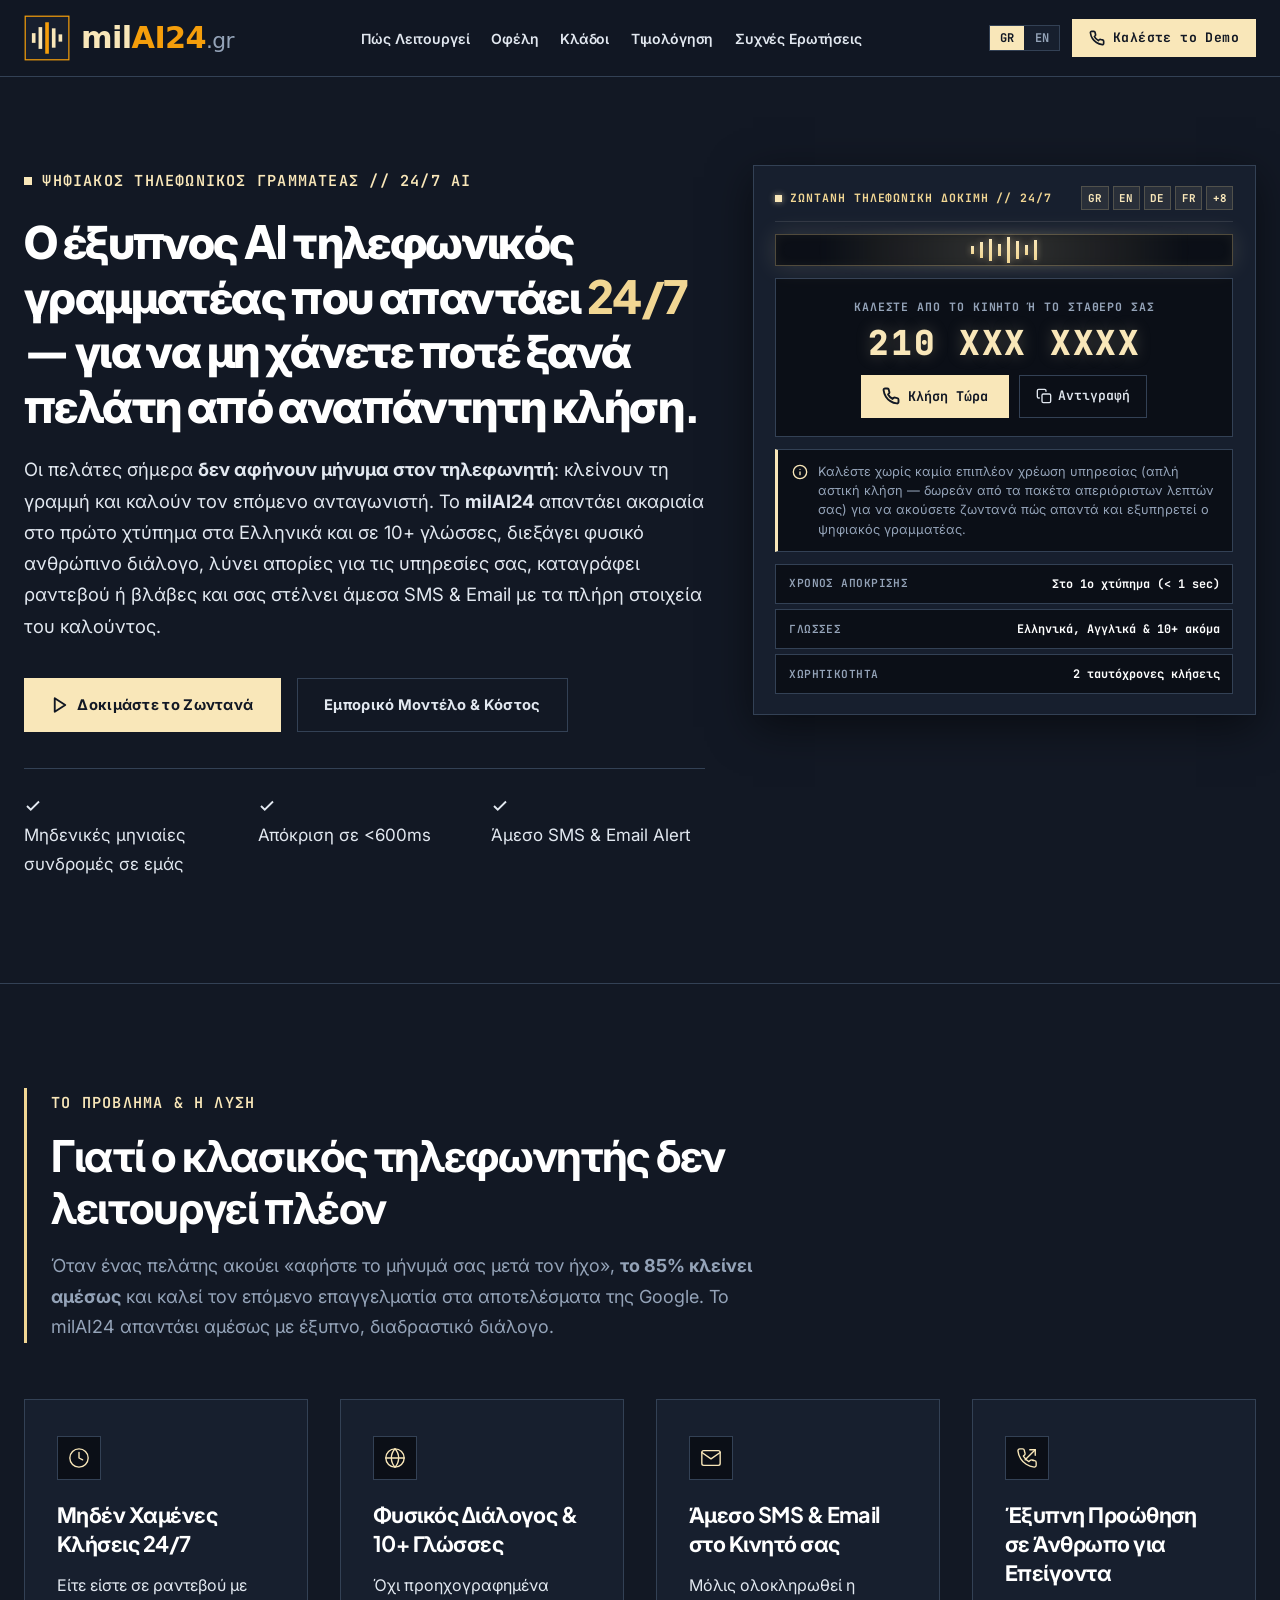
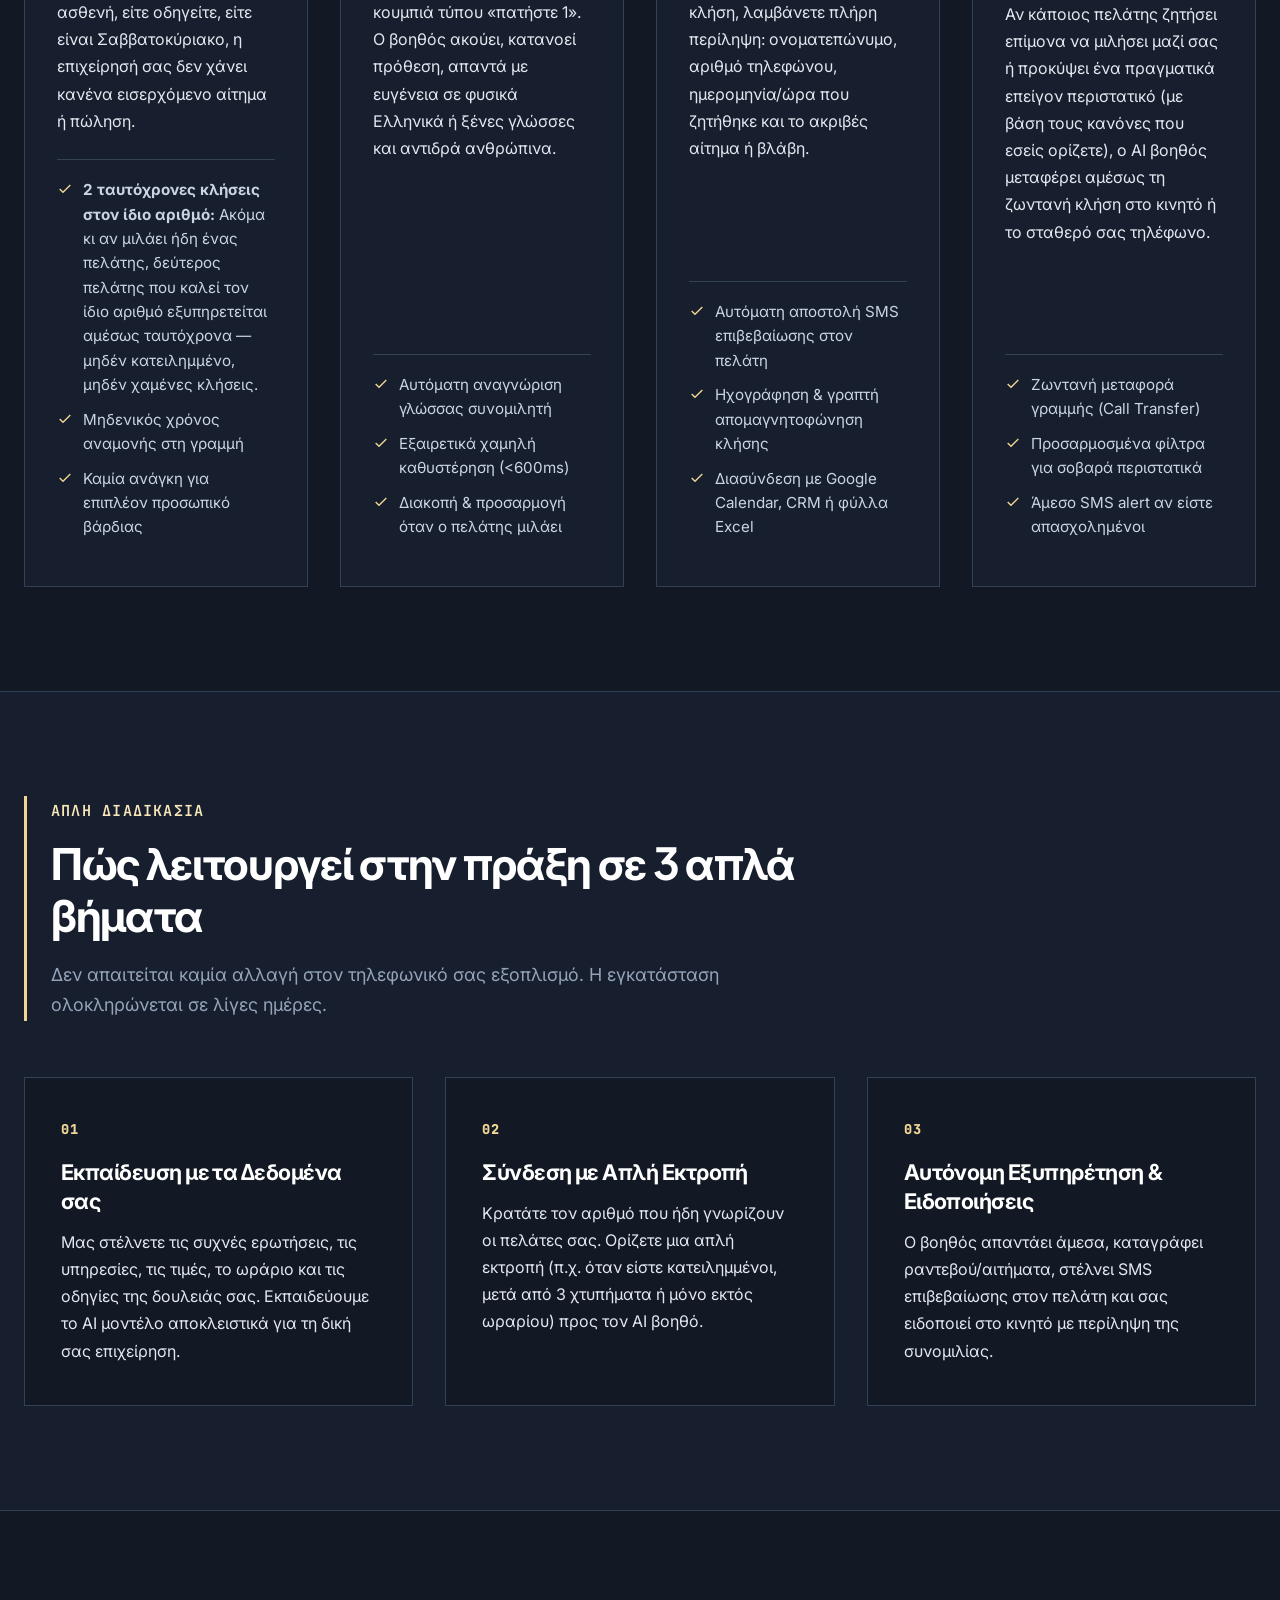
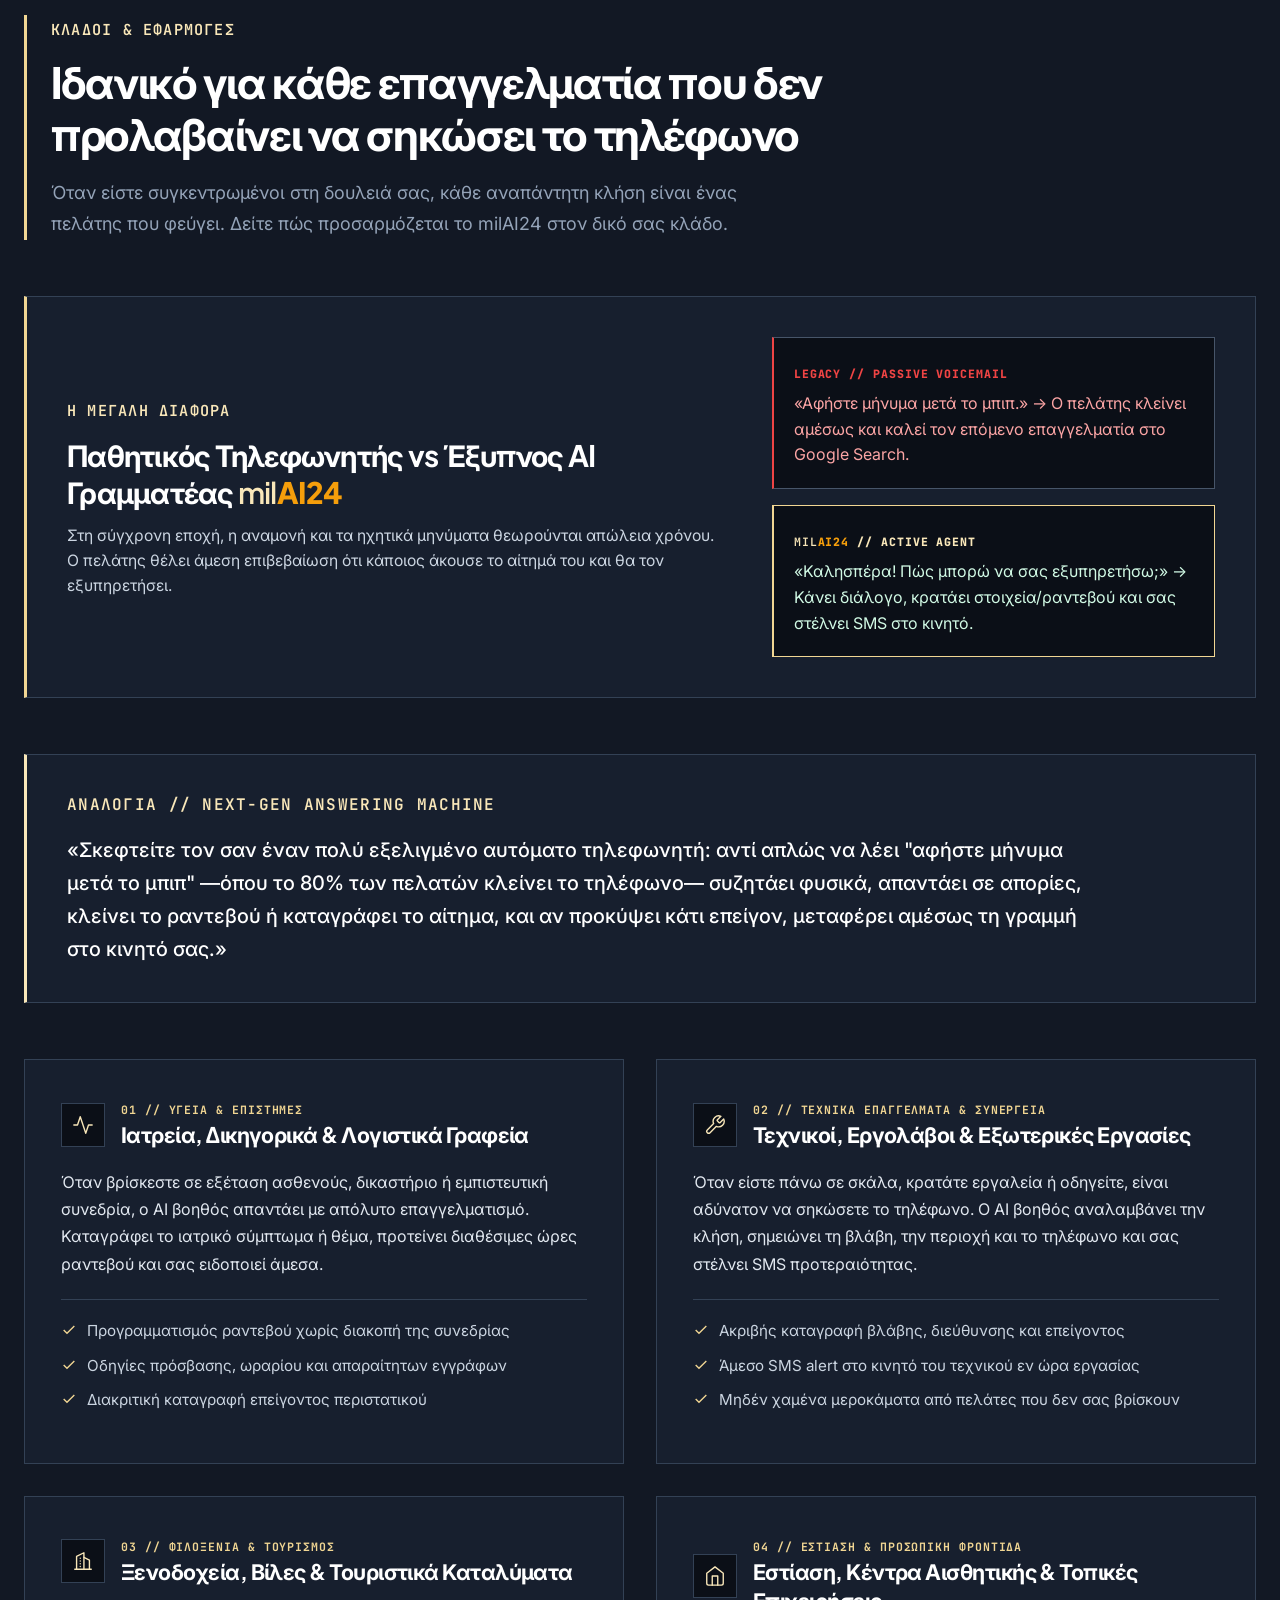
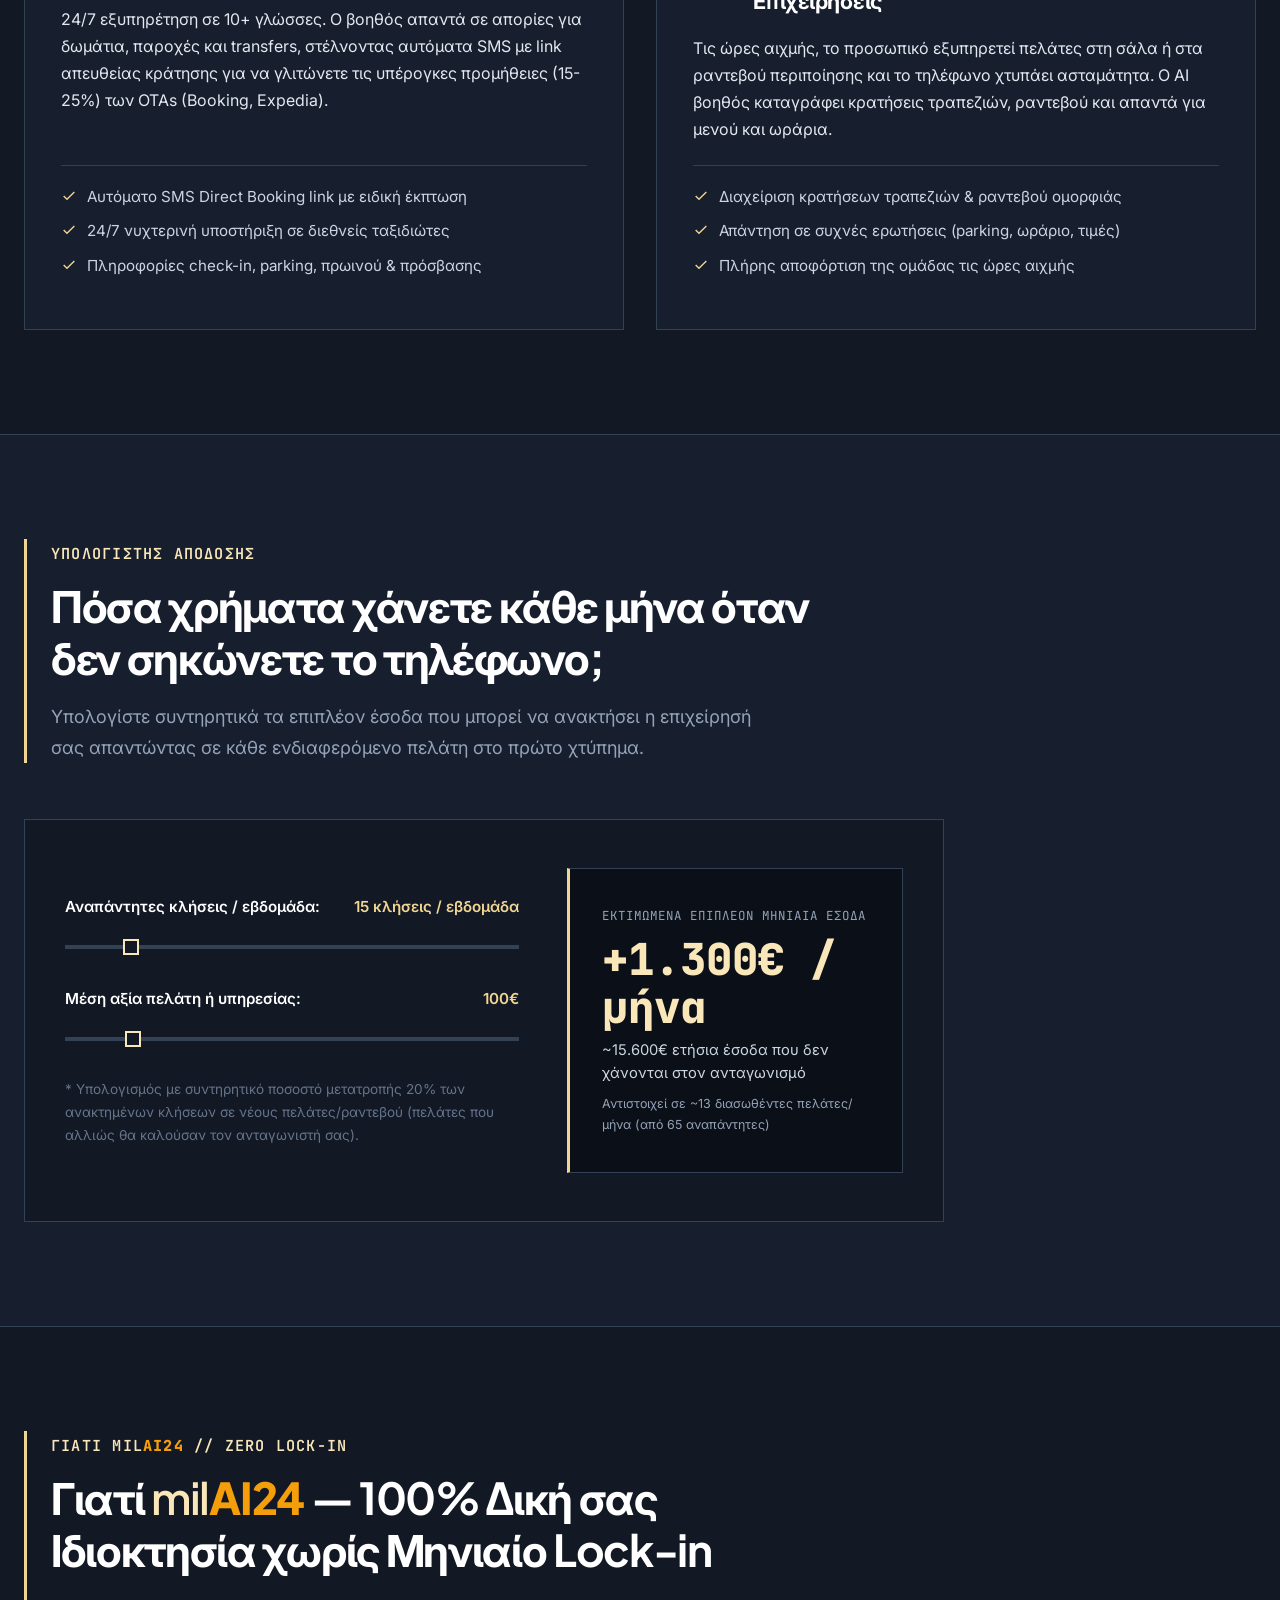
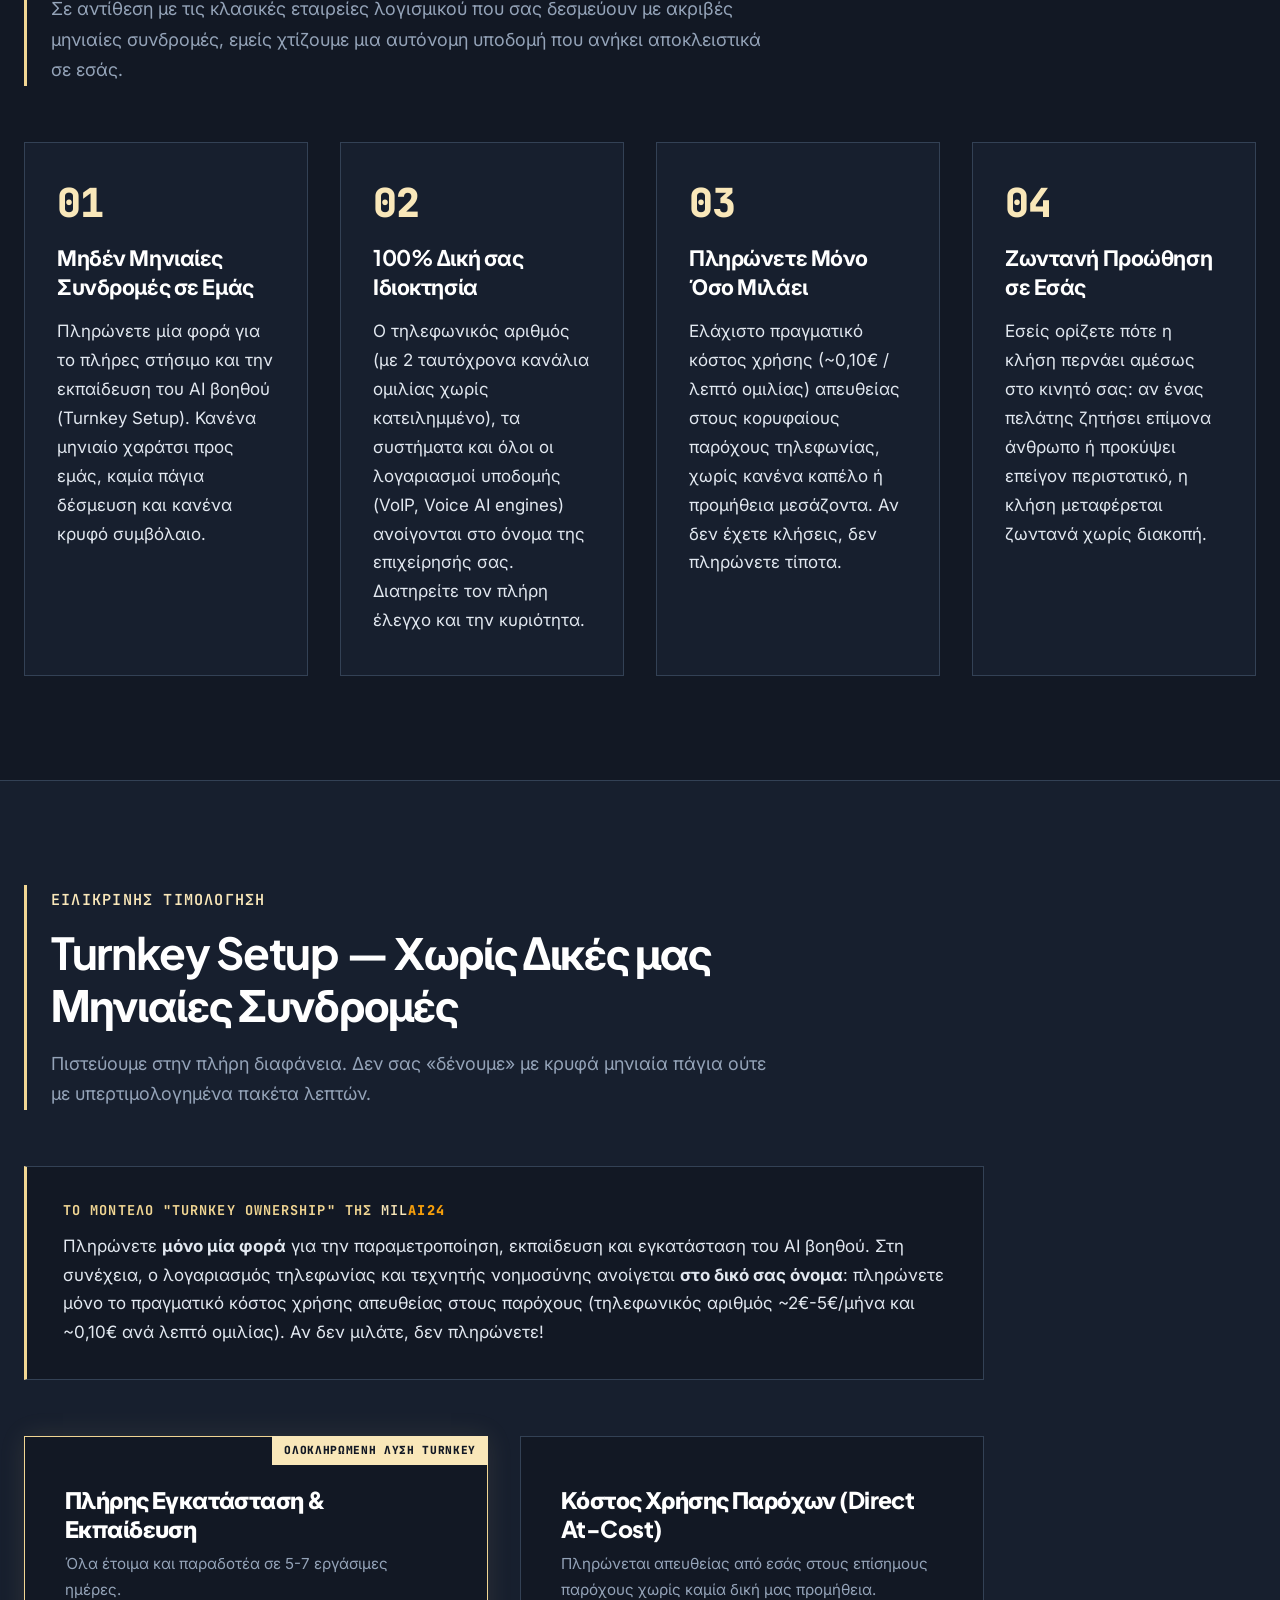
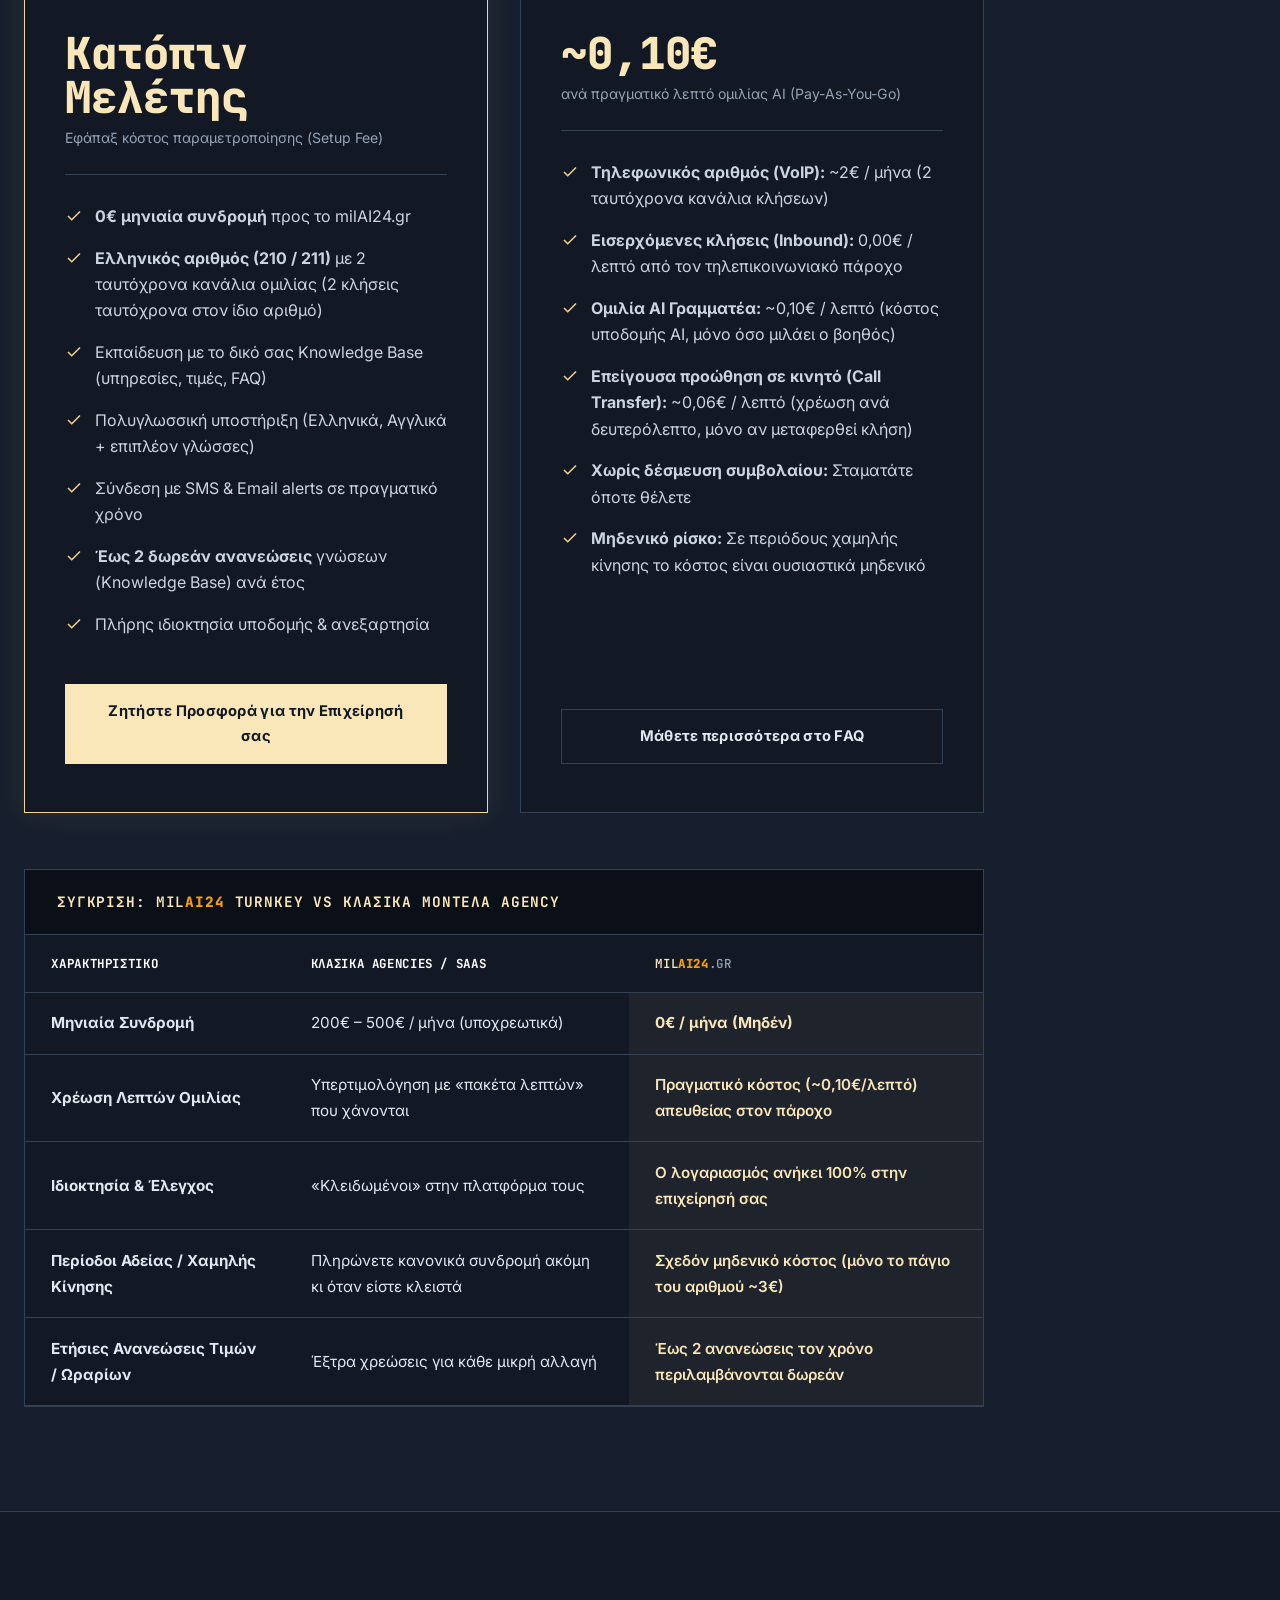
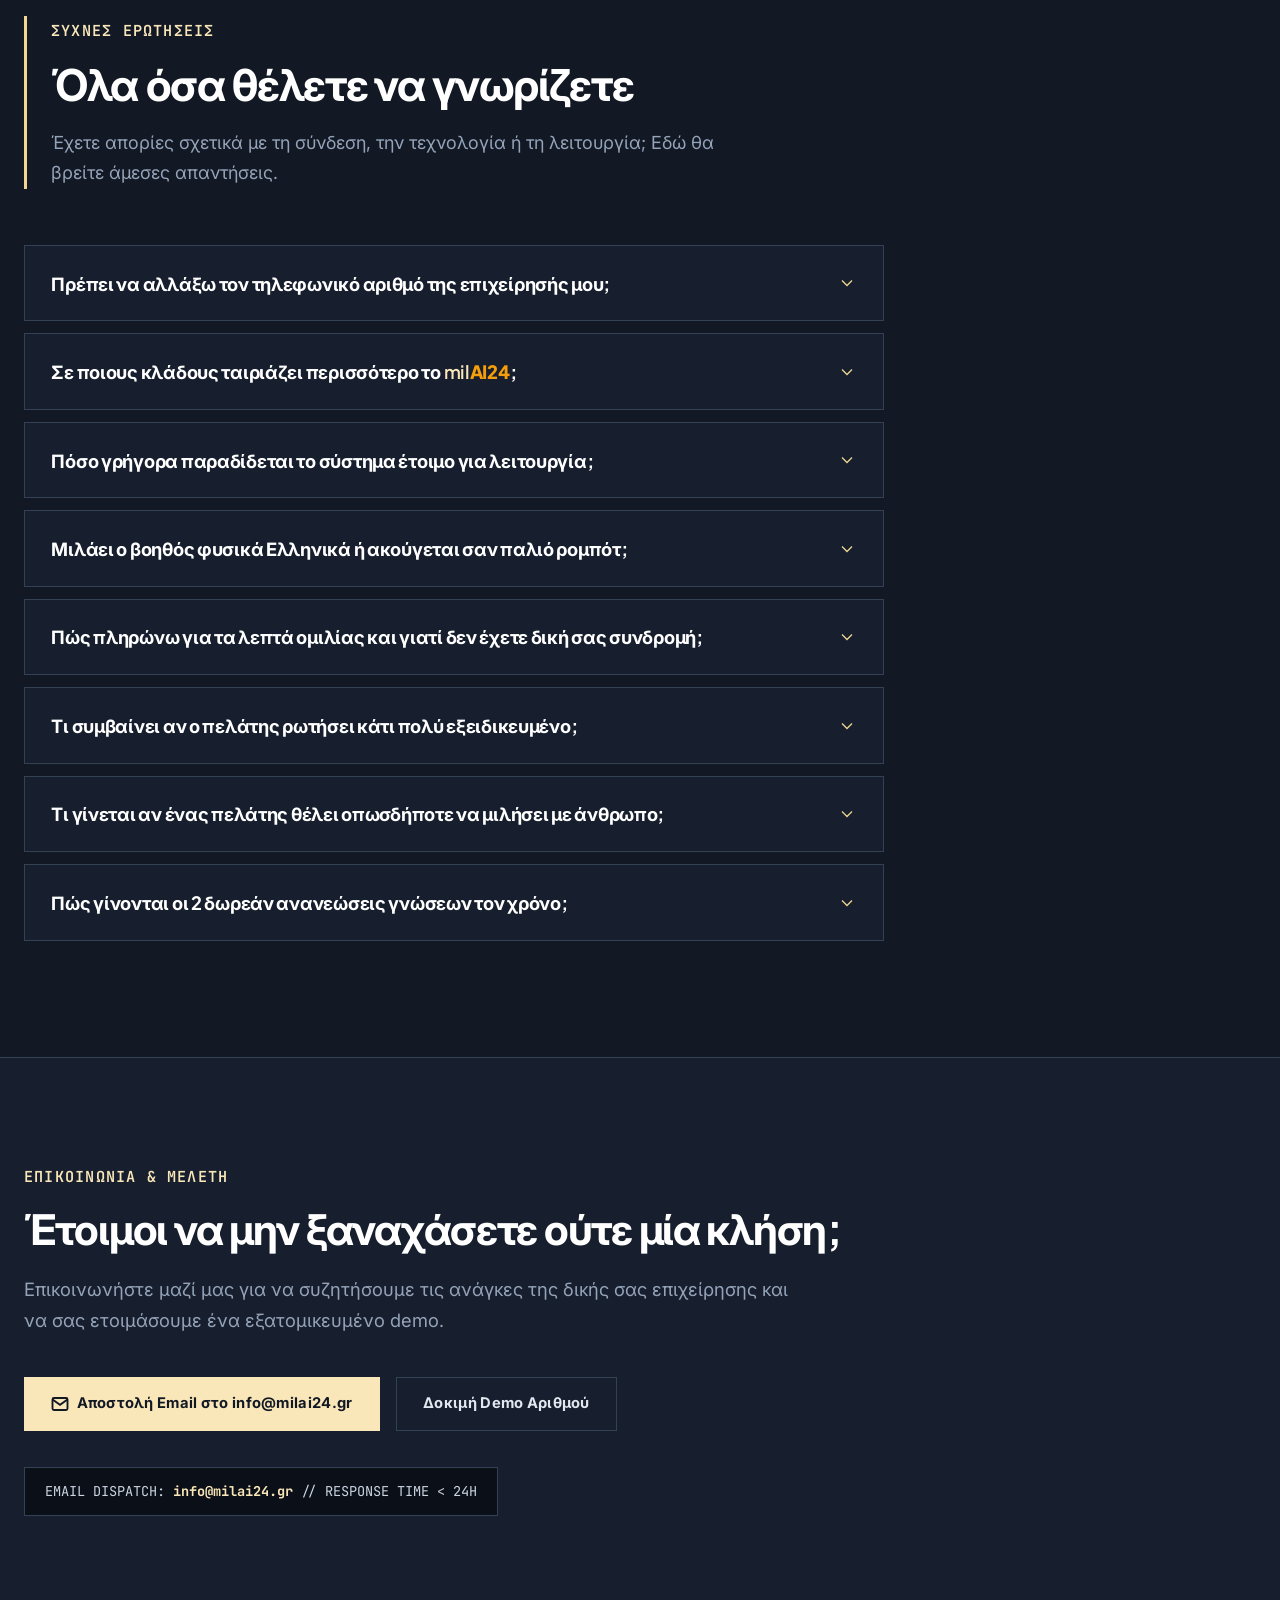
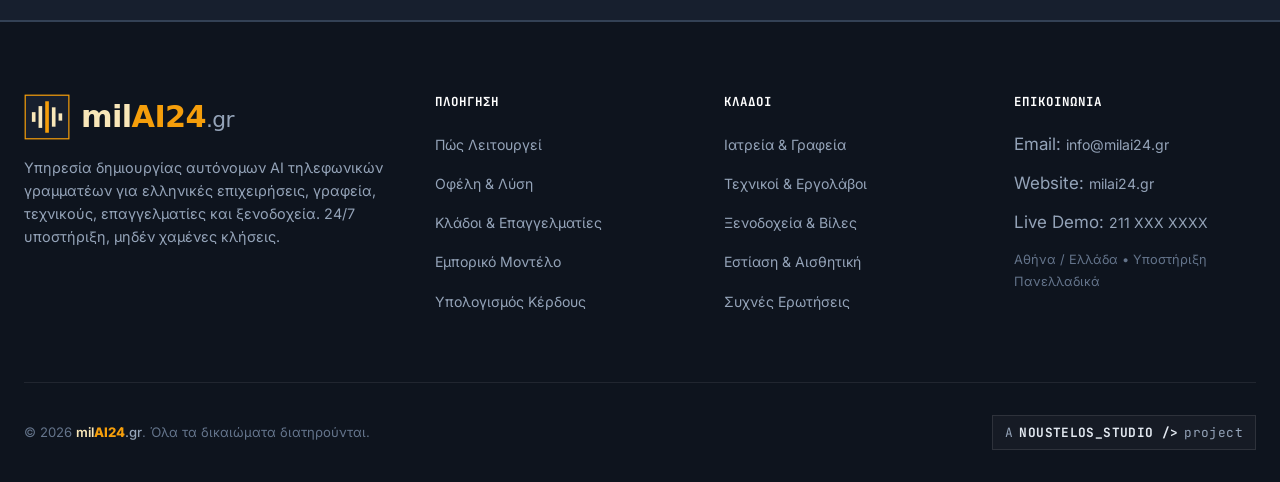
==== index.html @ 4ab5e28d "refactor(hero): replace chatbot simulator with clean live phone demo card" ====
<!DOCTYPE html>
<html lang="el">
<head>
  <meta charset="UTF-8">
  <meta name="viewport" content="width=device-width, initial-scale=1.0">
  
  <!-- Primary Meta Tags -->
  <title>milAI24.gr | Έξυπνος AI Τηλεφωνικός Γραμματέας 24/7 για Επιχειρήσεις & Επαγγελματίες</title>
  <meta name="title" content="milAI24.gr | Έξυπνος AI Τηλεφωνικός Γραμματέας 24/7 για Επιχειρήσεις & Επαγγελματίες">
  <meta name="description" content="Έξυπνος AI τηλεφωνικός γραμματέας 24/7 για ιατρεία, τεχνικούς, γραφεία, ξενοδοχεία και τοπικές επιχειρήσεις. Μηδέν χαμένες κλήσεις: φυσικός διάλογος, καταγραφή ραντεβού, άμεσα SMS/Email alerts. Χωρίς δικές μας μηνιαίες συνδρομές.">
  <meta name="keywords" content="Voice AI, AI τηλεφωνικός γραμματέας, ψηφιακός γραμματέας, AI γραμματεία ιατρείου, AI τηλεφωνητής τεχνικών, 24/7 τηλεφωνική εξυπηρέτηση, Voice AI Ελλάδα, milAI24">
  <meta name="author" content="milAI24.gr">
  <meta name="robots" content="index, follow">
  <link rel="canonical" href="https://milai24.gr/">

  <!-- Hreflang Tags (Multilingual SEO) -->
  <link rel="alternate" hreflang="el" href="https://milai24.gr/">
  <link rel="alternate" hreflang="en" href="https://milai24.gr/en/">
  <link rel="alternate" hreflang="x-default" href="https://milai24.gr/">

  <!-- LLM Context & Agent Discovery (llmstxt.org) -->
  <link rel="alternate" type="text/plain" title="LLM Context" href="/llms.txt">

  <!-- Open Graph / Facebook -->
  <meta property="og:type" content="website">
  <meta property="og:url" content="https://milai24.gr/">
  <meta property="og:title" content="milAI24.gr — Έξυπνος AI Τηλεφωνικός Γραμματέας 24/7">
  <meta property="og:description" content="Οι πελάτες δεν αφήνουν μήνυμα στον τηλεφωνητή — παίρνουν τον επόμενο. Το milAI24 απαντάει άμεσα 24/7, κάνει κανονικό διάλογο και σας στέλνει SMS/Email με τα στοιχεία του πελάτη.">
  <meta property="og:image" content="https://milai24.gr/assets/og-image.svg">
  <meta property="og:locale" content="el_GR">
  <meta property="og:locale:alternate" content="en_US">

  <!-- Twitter Card -->
  <meta property="twitter:card" content="summary_large_image">
  <meta property="twitter:url" content="https://milai24.gr/">
  <meta property="twitter:title" content="milAI24.gr — AI Τηλεφωνικός Γραμματέας για κάθε Επαγγελματία">
  <meta property="twitter:description" content="Μηδέν χαμένες κλήσεις σε ώρες αιχμής ή εκτός ωραρίου. Turnkey setup, 0€ δικές μας μηνιαίες συνδρομές, απόκριση σε <600ms.">
  <meta property="twitter:image" content="https://milai24.gr/assets/og-image.svg">

  <!-- Favicon & App Icons -->
  <link rel="icon" type="image/svg+xml" href="assets/favicon.svg">
  <meta name="theme-color" content="#121824">

  <!-- Google Fonts: Plus Jakarta Sans, Inter & JetBrains Mono -->
  <link rel="preconnect" href="https://fonts.googleapis.com">
  <link rel="preconnect" href="https://fonts.gstatic.com" crossorigin>
  <link href="https://fonts.googleapis.com/css2?family=Inter:wght@400;500;600;700&family=JetBrains+Mono:wght@400;500;600;700;800&family=Plus+Jakarta+Sans:wght@600;700;800&display=swap" rel="stylesheet">

  <!-- Stylesheet -->
  <link rel="stylesheet" href="css/styles.css">

  <!-- Structured Data (JSON-LD) for SEO -->
  <script type="application/ld+json">
  {
    "@context": "https://schema.org",
    "@type": "SoftwareApplication",
    "name": "milAI24",
    "applicationCategory": "BusinessApplication",
    "operatingSystem": "All",
    "offers": {
      "@type": "Offer",
      "price": "0",
      "priceCurrency": "EUR",
      "description": "Turnkey AI Voice Assistant Setup for Greek businesses & professionals. Zero monthly subscriptions to milAI24."
    },
    "description": "Αυτόνομος AI τηλεφωνικός γραμματέας για επιχειρήσεις και ελεύθερους επαγγελματίες. Απαντάει 24/7 σε φυσικά Ελληνικά και ξένες γλώσσες, καταγράφει ραντεβού και αιτήματα.",
    "publisher": {
      "@type": "Organization",
      "name": "milAI24.gr",
      "url": "https://milai24.gr",
      "logo": "https://milai24.gr/assets/logo.svg",
      "email": "info@milai24.gr"
    }
  }
  </script>
</head>
<body>

  <!-- ========================================================================
       1. Header / Navigation
       ======================================================================== -->
  <header class="site-header">
    <div class="container nav-container">
      <a href="#hero" class="brand-logo" aria-label="milAI24.gr Αρχική">
        <img src="assets/logo.svg" alt="milAI24.gr Logo" width="210" height="46">
      </a>

      <nav aria-label="Κεντρικό Μενού">
        <ul class="nav-links">
          <li><a href="#how-it-works" class="nav-link">Πώς Λειτουργεί</a></li>
          <li><a href="#benefits" class="nav-link">Οφέλη</a></li>
          <li><a href="#industries" class="nav-link">Κλάδοι</a></li>
          <li><a href="#pricing" class="nav-link">Τιμολόγηση</a></li>
          <li><a href="#faq" class="nav-link">Συχνές Ερωτήσεις</a></li>
        </ul>
      </nav>

      <div class="nav-actions">
        <!-- Language Switcher -->
        <div class="lang-switcher" aria-label="Επιλογή γλώσσας / Language Selection">
          <span class="lang-btn active" title="Ελληνική Έκδοση">GR</span>
          <span class="lang-divider">|</span>
          <a href="en/" class="lang-btn" title="Switch to English">EN</a>
        </div>

        <div class="nav-cta">
          <a href="#demo" class="btn btn-primary btn-sm">
            <svg width="16" height="16" viewBox="0 0 24 24" fill="none" stroke="currentColor" stroke-width="2.5" stroke-linecap="round" stroke-linejoin="round">
              <path d="M22 16.92v3a2 2 0 0 1-2.18 2 19.79 19.79 0 0 1-8.63-3.07 19.5 19.5 0 0 1-6-6 19.79 19.79 0 0 1-3.07-8.67A2 2 0 0 1 4.11 2h3a2 2 0 0 1 2 1.72 12.84 12.84 0 0 0 .7 2.81 2 2 0 0 1-.45 2.11L8.09 9.91a16 16 0 0 0 6 6l1.27-1.27a2 2 0 0 1 2.11-.45 12.84 12.84 0 0 0 2.81.7A2 2 0 0 1 22 16.92z"></path>
            </svg>
            Καλέστε το Demo
          </a>
        </div>

        <!-- Mobile Hamburger Button -->
        <button class="mobile-toggle" aria-label="Άνοιγμα μενού πλοήγησης" aria-expanded="false">
          <svg viewBox="0 0 24 24" fill="none" stroke="currentColor" stroke-width="2" stroke-linecap="round" stroke-linejoin="round">
            <line x1="3" y1="12" x2="21" y2="12"></line>
            <line x1="3" y1="6" x2="21" y2="6"></line>
            <line x1="3" y1="18" x2="21" y2="18"></line>
          </svg>
        </button>
      </div>
    </div>
  </header>

  <main>
    <!-- ======================================================================
         2. Hero Section & Live Demo Box
         ====================================================================== -->
    <section class="hero-section" id="hero">
      <div class="container">
        <div class="hero-grid">
          
          <!-- Hero Left Column: Copy & Actions -->
          <div class="hero-content">
            <div class="hero-badge-tag">
              <span class="square-dot"></span>
              ΨΗΦΙΑΚΟΣ ΤΗΛΕΦΩΝΙΚΟΣ ΓΡΑΜΜΑΤΕΑΣ // 24/7 AI
            </div>

            <h1 class="hero-title">
              Ο έξυπνος AI τηλεφωνικός γραμματέας που απαντάει <span class="text-accent">24/7</span> — για να μη χάνετε ποτέ ξανά πελάτη από αναπάντητη κλήση.
            </h1>

            <p class="hero-subtitle">
              Οι πελάτες σήμερα <strong>δεν αφήνουν μήνυμα στον τηλεφωνητή</strong>: κλείνουν τη γραμμή και καλούν τον επόμενο ανταγωνιστή. Το <strong>milAI24</strong> απαντάει ακαριαία στο πρώτο χτύπημα στα Ελληνικά και σε 10+ γλώσσες, διεξάγει φυσικό ανθρώπινο διάλογο, λύνει απορίες για τις υπηρεσίες σας, καταγράφει ραντεβού ή βλάβες και σας στέλνει άμεσα SMS &amp; Email με τα πλήρη στοιχεία του καλούντος.
            </p>

            <div class="hero-actions">
              <a href="#demo" class="btn btn-primary">
                <svg width="18" height="18" viewBox="0 0 24 24" fill="none" stroke="currentColor" stroke-width="2.5" stroke-linecap="round" stroke-linejoin="round">
                  <polygon points="5 3 19 12 5 21 5 3"></polygon>
                </svg>
                Δοκιμάστε το Ζωντανά
              </a>
              <a href="#pricing" class="btn btn-secondary">
                Εμπορικό Μοντέλο &amp; Κόστος
              </a>
            </div>

            <div class="hero-highlights">
              <div class="highlight-item">
                <svg width="18" height="18" viewBox="0 0 24 24" fill="none" stroke="currentColor" stroke-width="2.5">
                  <path d="M20 6L9 17l-5-5"/>
                </svg>
                <span>Μηδενικές μηνιαίες συνδρομές σε εμάς</span>
              </div>
              <div class="highlight-item">
                <svg width="18" height="18" viewBox="0 0 24 24" fill="none" stroke="currentColor" stroke-width="2.5">
                  <path d="M20 6L9 17l-5-5"/>
                </svg>
                <span>Απόκριση σε &lt;600ms</span>
              </div>
              <div class="highlight-item">
                <svg width="18" height="18" viewBox="0 0 24 24" fill="none" stroke="currentColor" stroke-width="2.5">
                  <path d="M20 6L9 17l-5-5"/>
                </svg>
                <span>Άμεσο SMS &amp; Email Alert</span>
              </div>
            </div>
          </div>

          <!-- Hero Right Column: Live Phone Call Card -->
          <div class="hero-demo-wrap hero-demo" id="demo">
            <div class="demo-card">
              <div class="demo-header">
                <div class="demo-live-status">
                  <span class="live-square"></span>
                  <span id="demo-status-text">ΖΩΝΤΑΝΗ ΤΗΛΕΦΩΝΙΚΗ ΔΟΚΙΜΗ // 24/7</span>
                </div>
                <div class="demo-lang-tags">
                  <span class="lang-pill">GR</span>
                  <span class="lang-pill">EN</span>
                  <span class="lang-pill">DE</span>
                  <span class="lang-pill">FR</span>
                  <span class="lang-pill">+8</span>
                </div>
              </div>

              <!-- Animated Soundwave -->
              <div class="soundwave-visualizer" aria-hidden="true">
                <div class="wave-bar"></div>
                <div class="wave-bar"></div>
                <div class="wave-bar"></div>
                <div class="wave-bar"></div>
                <div class="wave-bar"></div>
                <div class="wave-bar"></div>
                <div class="wave-bar"></div>
                <div class="wave-bar"></div>
              </div>

              <!-- Phone Call Box -->
              <div class="demo-phone-box">
                <div class="demo-phone-label">ΚΑΛΕΣΤΕ ΑΠΟ ΤΟ ΚΙΝΗΤΟ Ή ΤΟ ΣΤΑΘΕΡΟ ΣΑΣ</div>
                <div class="demo-phone-number cfg-demo-phone">210 XXX XXXX</div>
                <div class="demo-phone-actions">
                  <a href="tel:+30210XXXXXXX" class="demo-call-btn cfg-demo-tel-link" id="demo-call-btn">
                    <svg width="18" height="18" viewBox="0 0 24 24" fill="none" stroke="currentColor" stroke-width="2.5" stroke-linecap="round" stroke-linejoin="round">
                      <path d="M22 16.92v3a2 2 0 0 1-2.18 2 19.79 19.79 0 0 1-8.63-3.07 19.5 19.5 0 0 1-6-6 19.79 19.79 0 0 1-3.07-8.67A2 2 0 0 1 4.11 2h3a2 2 0 0 1 2 1.72 12.84 12.84 0 0 0 .7 2.81 2 2 0 0 1-.45 2.11L8.09 9.91a16 16 0 0 0 6 6l1.27-1.27a2 2 0 0 1 2.11-.45 12.84 12.84 0 0 0 2.81.7A2 2 0 0 1 22 16.92z"></path>
                    </svg>
                    Κλήση Τώρα
                  </a>
                  <button type="button" class="demo-copy-btn" id="demo-copy-btn" aria-label="Αντιγραφή αριθμού">
                    <svg width="16" height="16" viewBox="0 0 24 24" fill="none" stroke="currentColor" stroke-width="2" stroke-linecap="round" stroke-linejoin="round">
                      <rect x="9" y="9" width="13" height="13" rx="2" ry="2"></rect>
                      <path d="M5 15H4a2 2 0 0 1-2-2V4a2 2 0 0 1 2-2h9a2 2 0 0 1 2 2v1"></path>
                    </svg>
                    Αντιγραφή
                  </button>
                </div>
              </div>

              <!-- Zero-Cost Call Note -->
              <div class="demo-cost-note">
                <svg width="16" height="16" viewBox="0 0 24 24" fill="none" stroke="currentColor" stroke-width="2" stroke-linecap="round" stroke-linejoin="round" aria-hidden="true">
                  <circle cx="12" cy="12" r="10"></circle>
                  <line x1="12" y1="16" x2="12" y2="12"></line>
                  <line x1="12" y1="8" x2="12.01" y2="8"></line>
                </svg>
                <span>Καλέστε χωρίς καμία επιπλέον χρέωση υπηρεσίας (απλή αστική κλήση — δωρεάν από τα πακέτα απεριόριστων λεπτών σας) για να ακούσετε ζωντανά πώς απαντά και εξυπηρετεί ο ψηφιακός γραμματέας.</span>
              </div>

              <!-- 3 Minimal Technical Specs -->
              <div class="demo-specs-grid">
                <div class="demo-spec-item">
                  <span class="spec-label">ΧΡΟΝΟΣ ΑΠΟΚΡΙΣΗΣ</span>
                  <span class="spec-value">Στο 1ο χτύπημα (&lt; 1 sec)</span>
                </div>
                <div class="demo-spec-item">
                  <span class="spec-label">ΓΛΩΣΣΕΣ</span>
                  <span class="spec-value">Ελληνικά, Αγγλικά &amp; 10+ ακόμα</span>
                </div>
                <div class="demo-spec-item">
                  <span class="spec-label">ΧΩΡΗΤΙΚΟΤΗΤΑ</span>
                  <span class="spec-value">2 ταυτόχρονες κλήσεις</span>
                </div>
              </div>

            </div>
          </div>

        </div>
      </div>
    </section>

    <!-- ======================================================================
         3. The Problem & The Solution (3 Cards)
         ====================================================================== -->
    <section class="section-problem-solution" id="benefits">
      <span id="problem-solution" style="position: absolute; opacity: 0; pointer-events: none;"></span>
      <span id="features" style="position: absolute; opacity: 0; pointer-events: none;"></span>
      <div class="container">
        <div class="section-header">
          <span class="section-tag">Το Πρόβλημα &amp; Η Λύση</span>
          <h2 class="section-title">Γιατί ο κλασικός τηλεφωνητής δεν λειτουργεί πλέον</h2>
          <p class="section-subtitle">
            Όταν ένας πελάτης ακούει «αφήστε το μήνυμά σας μετά τον ήχο», <strong>το 85% κλείνει αμέσως</strong> και καλεί τον επόμενο επαγγελματία στα αποτελέσματα της Google. Το milAI24 απαντάει αμέσως με έξυπνο, διαδραστικό διάλογο.
          </p>
        </div>

        <div class="cards-grid-4">
          <!-- Card 1 -->
          <div class="feature-card">
            <div class="card-icon">
              <svg viewBox="0 0 24 24" fill="none" stroke="currentColor" stroke-width="2" stroke-linecap="round" stroke-linejoin="round">
                <circle cx="12" cy="12" r="10"></circle>
                <polyline points="12 6 12 12 16 14"></polyline>
              </svg>
            </div>
            <h3 class="card-title">Μηδέν Χαμένες Κλήσεις 24/7</h3>
            <p class="card-text">
              Είτε είστε σε ραντεβού με ασθενή, είτε οδηγείτε, είτε είναι Σαββατοκύριακο, η επιχείρησή σας δεν χάνει κανένα εισερχόμενο αίτημα ή πώληση.
            </p>
            <ul class="card-list">
              <li>
                <svg width="16" height="16" viewBox="0 0 24 24" fill="none" stroke="currentColor" stroke-width="2.5"><polyline points="20 6 9 17 4 12"></polyline></svg>
                <span><strong>2 ταυτόχρονες κλήσεις στον ίδιο αριθμό:</strong> Ακόμα κι αν μιλάει ήδη ένας πελάτης, δεύτερος πελάτης που καλεί τον ίδιο αριθμό εξυπηρετείται αμέσως ταυτόχρονα — μηδέν κατειλημμένο, μηδέν χαμένες κλήσεις.</span>
              </li>
              <li>
                <svg width="16" height="16" viewBox="0 0 24 24" fill="none" stroke="currentColor" stroke-width="2.5"><polyline points="20 6 9 17 4 12"></polyline></svg>
                <span>Μηδενικός χρόνος αναμονής στη γραμμή</span>
              </li>
              <li>
                <svg width="16" height="16" viewBox="0 0 24 24" fill="none" stroke="currentColor" stroke-width="2.5"><polyline points="20 6 9 17 4 12"></polyline></svg>
                <span>Καμία ανάγκη για επιπλέον προσωπικό βάρδιας</span>
              </li>
            </ul>
          </div>

          <!-- Card 2 -->
          <div class="feature-card">
            <div class="card-icon">
              <svg viewBox="0 0 24 24" fill="none" stroke="currentColor" stroke-width="2" stroke-linecap="round" stroke-linejoin="round">
                <circle cx="12" cy="12" r="10"></circle>
                <line x1="2" y1="12" x2="22" y2="12"></line>
                <path d="M12 2a15.3 15.3 0 0 1 4 10 15.3 15.3 0 0 1-4 10 15.3 15.3 0 0 1-4-10 15.3 15.3 0 0 1 4-10z"></path>
              </svg>
            </div>
            <h3 class="card-title">Φυσικός Διάλογος &amp; 10+ Γλώσσες</h3>
            <p class="card-text">
              Όχι προηχογραφημένα κουμπιά τύπου «πατήστε 1». Ο βοηθός ακούει, κατανοεί πρόθεση, απαντά με ευγένεια σε φυσικά Ελληνικά ή ξένες γλώσσες και αντιδρά ανθρώπινα.
            </p>
            <ul class="card-list">
              <li>
                <svg width="16" height="16" viewBox="0 0 24 24" fill="none" stroke="currentColor" stroke-width="2.5"><polyline points="20 6 9 17 4 12"></polyline></svg>
                <span>Αυτόματη αναγνώριση γλώσσας συνομιλητή</span>
              </li>
              <li>
                <svg width="16" height="16" viewBox="0 0 24 24" fill="none" stroke="currentColor" stroke-width="2.5"><polyline points="20 6 9 17 4 12"></polyline></svg>
                <span>Εξαιρετικά χαμηλή καθυστέρηση (&lt;600ms)</span>
              </li>
              <li>
                <svg width="16" height="16" viewBox="0 0 24 24" fill="none" stroke="currentColor" stroke-width="2.5"><polyline points="20 6 9 17 4 12"></polyline></svg>
                <span>Διακοπή &amp; προσαρμογή όταν ο πελάτης μιλάει</span>
              </li>
            </ul>
          </div>

          <!-- Card 3 -->
          <div class="feature-card">
            <div class="card-icon">
              <svg viewBox="0 0 24 24" fill="none" stroke="currentColor" stroke-width="2" stroke-linecap="round" stroke-linejoin="round">
                <path d="M4 4h16c1.1 0 2 .9 2 2v12c0 1.1-.9 2-2 2H4c-1.1 0-2-.9-2-2V6c0-1.1.9-2 2-2z"></path>
                <polyline points="22,6 12,13 2,6"></polyline>
              </svg>
            </div>
            <h3 class="card-title">Άμεσο SMS &amp; Email στο Κινητό σας</h3>
            <p class="card-text">
              Μόλις ολοκληρωθεί η κλήση, λαμβάνετε πλήρη περίληψη: ονοματεπώνυμο, αριθμό τηλεφώνου, ημερομηνία/ώρα που ζητήθηκε και το ακριβές αίτημα ή βλάβη.
            </p>
            <ul class="card-list">
              <li>
                <svg width="16" height="16" viewBox="0 0 24 24" fill="none" stroke="currentColor" stroke-width="2.5"><polyline points="20 6 9 17 4 12"></polyline></svg>
                <span>Αυτόματη αποστολή SMS επιβεβαίωσης στον πελάτη</span>
              </li>
              <li>
                <svg width="16" height="16" viewBox="0 0 24 24" fill="none" stroke="currentColor" stroke-width="2.5"><polyline points="20 6 9 17 4 12"></polyline></svg>
                <span>Ηχογράφηση &amp; γραπτή απομαγνητοφώνηση κλήσης</span>
              </li>
              <li>
                <svg width="16" height="16" viewBox="0 0 24 24" fill="none" stroke="currentColor" stroke-width="2.5"><polyline points="20 6 9 17 4 12"></polyline></svg>
                <span>Διασύνδεση με Google Calendar, CRM ή φύλλα Excel</span>
              </li>
            </ul>
          </div>

          <!-- Card 4: Smart Call Transfer -->
          <div class="feature-card">
            <div class="card-icon">
              <svg viewBox="0 0 24 24" fill="none" stroke="currentColor" stroke-width="2" stroke-linecap="round" stroke-linejoin="round">
                <path d="M15 3h6v6"></path>
                <path d="M10 14L21 3"></path>
                <path d="M22 16.92v3a2 2 0 0 1-2.18 2 19.79 19.79 0 0 1-8.63-3.07 19.5 19.5 0 0 1-6-6 19.79 19.79 0 0 1-3.07-8.67A2 2 0 0 1 4.11 2h3a2 2 0 0 1 2 1.72 12.84 12.84 0 0 0 .7 2.81 2 2 0 0 1-.45 2.11L8.09 9.91a16 16 0 0 0 6 6l1.27-1.27a2 2 0 0 1 2.11-.45 12.84 12.84 0 0 0 2.81.7A2 2 0 0 1 22 16.92z"></path>
              </svg>
            </div>
            <h3 class="card-title">Έξυπνη Προώθηση σε Άνθρωπο για Επείγοντα</h3>
            <p class="card-text">
              Αν κάποιος πελάτης ζητήσει επίμονα να μιλήσει μαζί σας ή προκύψει ένα πραγματικά επείγον περιστατικό (με βάση τους κανόνες που εσείς ορίζετε), ο AI βοηθός μεταφέρει αμέσως τη ζωντανή κλήση στο κινητό ή το σταθερό σας τηλέφωνο.
            </p>
            <ul class="card-list">
              <li>
                <svg width="16" height="16" viewBox="0 0 24 24" fill="none" stroke="currentColor" stroke-width="2.5"><polyline points="20 6 9 17 4 12"></polyline></svg>
                <span>Ζωντανή μεταφορά γραμμής (Call Transfer)</span>
              </li>
              <li>
                <svg width="16" height="16" viewBox="0 0 24 24" fill="none" stroke="currentColor" stroke-width="2.5"><polyline points="20 6 9 17 4 12"></polyline></svg>
                <span>Προσαρμοσμένα φίλτρα για σοβαρά περιστατικά</span>
              </li>
              <li>
                <svg width="16" height="16" viewBox="0 0 24 24" fill="none" stroke="currentColor" stroke-width="2.5"><polyline points="20 6 9 17 4 12"></polyline></svg>
                <span>Άμεσο SMS alert αν είστε απασχολημένοι</span>
              </li>
            </ul>
          </div>
        </div>
      </div>
    </section>

    <!-- ======================================================================
         4. How It Works (Simple 3 Steps)
         ====================================================================== -->
    <section class="section-process" id="how-it-works">
      <div class="container">
        <div class="section-header">
          <span class="section-tag">Απλή Διαδικασία</span>
          <h2 class="section-title">Πώς λειτουργεί στην πράξη σε 3 απλά βήματα</h2>
          <p class="section-subtitle">
            Δεν απαιτείται καμία αλλαγή στον τηλεφωνικό σας εξοπλισμό. Η εγκατάσταση ολοκληρώνεται σε λίγες ημέρες.
          </p>
        </div>

        <div class="process-grid">
          <div class="process-card">
            <div class="process-step-num">01</div>
            <h3 class="process-title">Εκπαίδευση με τα Δεδομένα σας</h3>
            <p class="process-desc">
              Μας στέλνετε τις συχνές ερωτήσεις, τις υπηρεσίες, τις τιμές, το ωράριο και τις οδηγίες της δουλειάς σας. Εκπαιδεύουμε το AI μοντέλο αποκλειστικά για τη δική σας επιχείρηση.
            </p>
          </div>

          <div class="process-card">
            <div class="process-step-num">02</div>
            <h3 class="process-title">Σύνδεση με Απλή Εκτροπή</h3>
            <p class="process-desc">
              Κρατάτε τον αριθμό που ήδη γνωρίζουν οι πελάτες σας. Ορίζετε μια απλή εκτροπή (π.χ. όταν είστε κατειλημμένοι, μετά από 3 χτυπήματα ή μόνο εκτός ωραρίου) προς τον AI βοηθό.
            </p>
          </div>

          <div class="process-card">
            <div class="process-step-num">03</div>
            <h3 class="process-title">Αυτόνομη Εξυπηρέτηση &amp; Ειδοποιήσεις</h3>
            <p class="process-desc">
              Ο βοηθός απαντάει άμεσα, καταγράφει ραντεβού/αιτήματα, στέλνει SMS επιβεβαίωσης στον πελάτη και σας ειδοποιεί στο κινητό με περίληψη της συνομιλίας.
            </p>
          </div>
        </div>
      </div>
    </section>

    <!-- ======================================================================
         5. Dynamic Industry Section (Replaced Exclusive Hotel Section)
         ====================================================================== -->
    <section class="section-industries" id="industries">
      <div class="container">
        <div class="section-header">
          <span class="section-tag">Κλάδοι &amp; Εφαρμογές</span>
          <h2 class="section-title">Ιδανικό για κάθε επαγγελματία που δεν προλαβαίνει να σηκώσει το τηλέφωνο</h2>
          <p class="section-subtitle">
            Όταν είστε συγκεντρωμένοι στη δουλειά σας, κάθε αναπάντητη κλήση είναι ένας πελάτης που φεύγει. Δείτε πώς προσαρμόζεται το milAI24 στον δικό σας κλάδο.
          </p>
        </div>

        <!-- Answering Machine vs milAI24 Callout -->
        <div class="answering-machine-comparison">
          <div class="answering-machine-grid">
            <div>
              <span class="section-tag">
                Η Μεγάλη Διαφορά
              </span>
              <h3 style="color: #FFFFFF; font-size: 1.85rem; margin-bottom: 0.75rem;">
                Παθητικός Τηλεφωνητής vs Έξυπνος AI Γραμματέας <span class="brand-mil">mil</span><span class="brand-ai24">AI24</span>
              </h3>
              <p style="color: #CBD5E1; font-size: 0.98rem; line-height: 1.6;">
                Στη σύγχρονη εποχή, η αναμονή και τα ηχητικά μηνύματα θεωρούνται απώλεια χρόνου. Ο πελάτης θέλει άμεση επιβεβαίωση ότι κάποιος άκουσε το αίτημά του και θα τον εξυπηρετήσει.
              </p>
            </div>
            
            <div style="display: flex; flex-direction: column; gap: 1rem;">
              <div class="comparison-col-bad">
                <span class="status-badge bad">LEGACY // PASSIVE VOICEMAIL</span>
                <p class="comparison-text" style="color: #FCA5A5;">
                  «Αφήστε μήνυμα μετά το μπιπ.» &rarr; Ο πελάτης κλείνει αμέσως και καλεί τον επόμενο επαγγελματία στο Google Search.
                </p>
              </div>

              <div class="comparison-col-good">
                <span class="status-badge good"><span class="brand-mil">mil</span><span class="brand-ai24">AI24</span> // ACTIVE AGENT</span>
                <p class="comparison-text" style="color: #D1FAE5;">
                  «Καλησπέρα! Πώς μπορώ να σας εξυπηρετήσω;» &rarr; Κάνει διάλογο, κρατάει στοιχεία/ραντεβού και σας στέλνει SMS στο κινητό.
                </p>
              </div>
            </div>
          </div>
        </div>

        <!-- Editorial Callout: The Advanced Answering Machine Analogy -->
        <div class="editorial-callout">
          <div class="editorial-callout-header">
            <span class="editorial-callout-badge">ΑΝΑΛΟΓΙΑ // NEXT-GEN ANSWERING MACHINE</span>
          </div>
          <p class="editorial-callout-quote">
            «Σκεφτείτε τον σαν έναν πολύ εξελιγμένο αυτόματο τηλεφωνητή: αντί απλώς να λέει "αφήστε μήνυμα μετά το μπιπ" —όπου το 80% των πελατών κλείνει το τηλέφωνο— συζητάει φυσικά, απαντάει σε απορίες, κλείνει το ραντεβού ή καταγράφει το αίτημα, και αν προκύψει κάτι επείγον, μεταφέρει αμέσως τη γραμμή στο κινητό σας.»
          </p>
        </div>

        <!-- 4 Core Industry Cards -->
        <div class="industry-cards-grid">
          
          <!-- Card 1: Medical & Professional Services -->
          <div class="industry-card">
            <div class="industry-card-header">
              <div class="industry-card-icon">
                <svg viewBox="0 0 24 24" fill="none" stroke="currentColor" stroke-width="1.5" stroke-linecap="round" stroke-linejoin="round">
                  <path d="M22 12h-4l-3 9L9 3l-3 9H2"></path>
                </svg>
              </div>
              <div>
                <span class="industry-card-category">01 // Υγεία &amp; Επιστήμες</span>
                <h3 class="industry-card-title">Ιατρεία, Δικηγορικά &amp; Λογιστικά Γραφεία</h3>
              </div>
            </div>
            <p class="industry-card-desc">
              Όταν βρίσκεστε σε εξέταση ασθενούς, δικαστήριο ή εμπιστευτική συνεδρία, ο AI βοηθός απαντάει με απόλυτο επαγγελματισμό. Καταγράφει το ιατρικό σύμπτωμα ή θέμα, προτείνει διαθέσιμες ώρες ραντεβού και σας ειδοποιεί άμεσα.
            </p>
            <ul class="industry-perks-list">
              <li>
                <svg width="16" height="16" viewBox="0 0 24 24" fill="none" stroke="currentColor" stroke-width="2.5"><polyline points="20 6 9 17 4 12"></polyline></svg>
                <span>Προγραμματισμός ραντεβού χωρίς διακοπή της συνεδρίας</span>
              </li>
              <li>
                <svg width="16" height="16" viewBox="0 0 24 24" fill="none" stroke="currentColor" stroke-width="2.5"><polyline points="20 6 9 17 4 12"></polyline></svg>
                <span>Οδηγίες πρόσβασης, ωραρίου και απαραίτητων εγγράφων</span>
              </li>
              <li>
                <svg width="16" height="16" viewBox="0 0 24 24" fill="none" stroke="currentColor" stroke-width="2.5"><polyline points="20 6 9 17 4 12"></polyline></svg>
                <span>Διακριτική καταγραφή επείγοντος περιστατικού</span>
              </li>
            </ul>
          </div>

          <!-- Card 2: Field Technicians & Contractors -->
          <div class="industry-card">
            <div class="industry-card-header">
              <div class="industry-card-icon">
                <svg viewBox="0 0 24 24" fill="none" stroke="currentColor" stroke-width="1.5" stroke-linecap="round" stroke-linejoin="round">
                  <path d="M14.7 6.3a1 1 0 0 0 0 1.4l1.6 1.6a1 1 0 0 0 1.4 0l3.77-3.77a6 6 0 0 1-7.94 7.94l-6.91 6.91a2.12 2.12 0 0 1-3-3l6.91-6.91a6 6 0 0 1 7.94-7.94l-3.76 3.76z"></path>
                </svg>
              </div>
              <div>
                <span class="industry-card-category">02 // Τεχνικά Επαγγέλματα &amp; Συνεργεία</span>
                <h3 class="industry-card-title">Τεχνικοί, Εργολάβοι &amp; Εξωτερικές Εργασίες</h3>
              </div>
            </div>
            <p class="industry-card-desc">
              Όταν είστε πάνω σε σκάλα, κρατάτε εργαλεία ή οδηγείτε, είναι αδύνατον να σηκώσετε το τηλέφωνο. Ο AI βοηθός αναλαμβάνει την κλήση, σημειώνει τη βλάβη, την περιοχή και το τηλέφωνο και σας στέλνει SMS προτεραιότητας.
            </p>
            <ul class="industry-perks-list">
              <li>
                <svg width="16" height="16" viewBox="0 0 24 24" fill="none" stroke="currentColor" stroke-width="2.5"><polyline points="20 6 9 17 4 12"></polyline></svg>
                <span>Ακριβής καταγραφή βλάβης, διεύθυνσης και επείγοντος</span>
              </li>
              <li>
                <svg width="16" height="16" viewBox="0 0 24 24" fill="none" stroke="currentColor" stroke-width="2.5"><polyline points="20 6 9 17 4 12"></polyline></svg>
                <span>Άμεσο SMS alert στο κινητό του τεχνικού εν ώρα εργασίας</span>
              </li>
              <li>
                <svg width="16" height="16" viewBox="0 0 24 24" fill="none" stroke="currentColor" stroke-width="2.5"><polyline points="20 6 9 17 4 12"></polyline></svg>
                <span>Μηδέν χαμένα μεροκάματα από πελάτες που δεν σας βρίσκουν</span>
              </li>
            </ul>
          </div>

          <!-- Card 3: Hotels & Vacation Rentals -->
          <div class="industry-card">
            <div class="industry-card-header">
              <div class="industry-card-icon">
                <svg viewBox="0 0 24 24" fill="none" stroke="currentColor" stroke-width="1.5" stroke-linecap="round" stroke-linejoin="round">
                  <path d="M3 21h18"></path>
                  <path d="M5 21V7l8-4v18"></path>
                  <path d="M19 21V11l-6-3"></path>
                  <path d="M9 9v.01"></path>
                  <path d="M9 12v.01"></path>
                  <path d="M9 15v.01"></path>
                  <path d="M9 18v.01"></path>
                </svg>
              </div>
              <div>
                <span class="industry-card-category">03 // Φιλοξενία &amp; Τουρισμός</span>
                <h3 class="industry-card-title">Ξενοδοχεία, Βίλες &amp; Τουριστικά Καταλύματα</h3>
              </div>
            </div>
            <p class="industry-card-desc">
              24/7 εξυπηρέτηση σε 10+ γλώσσες. Ο βοηθός απαντά σε απορίες για δωμάτια, παροχές και transfers, στέλνοντας αυτόματα SMS με link απευθείας κράτησης για να γλιτώνετε τις υπέρογκες προμήθειες (15-25%) των OTAs (Booking, Expedia).
            </p>
            <ul class="industry-perks-list">
              <li>
                <svg width="16" height="16" viewBox="0 0 24 24" fill="none" stroke="currentColor" stroke-width="2.5"><polyline points="20 6 9 17 4 12"></polyline></svg>
                <span>Αυτόματο SMS Direct Booking link με ειδική έκπτωση</span>
              </li>
              <li>
                <svg width="16" height="16" viewBox="0 0 24 24" fill="none" stroke="currentColor" stroke-width="2.5"><polyline points="20 6 9 17 4 12"></polyline></svg>
                <span>24/7 νυχτερινή υποστήριξη σε διεθνείς ταξιδιώτες</span>
              </li>
              <li>
                <svg width="16" height="16" viewBox="0 0 24 24" fill="none" stroke="currentColor" stroke-width="2.5"><polyline points="20 6 9 17 4 12"></polyline></svg>
                <span>Πληροφορίες check-in, parking, πρωινού &amp; πρόσβασης</span>
              </li>
            </ul>
          </div>

          <!-- Card 4: Dining, Salons & Local Businesses -->
          <div class="industry-card">
            <div class="industry-card-header">
              <div class="industry-card-icon">
                <svg viewBox="0 0 24 24" fill="none" stroke="currentColor" stroke-width="1.5" stroke-linecap="round" stroke-linejoin="round">
                  <path d="M3 9l9-7 9 7v11a2 2 0 0 1-2 2H5a2 2 0 0 1-2-2z"></path>
                  <polyline points="9 22 9 12 15 12 15 22"></polyline>
                </svg>
              </div>
              <div>
                <span class="industry-card-category">04 // Εστίαση &amp; Προσωπική Φροντίδα</span>
                <h3 class="industry-card-title">Εστίαση, Κέντρα Αισθητικής &amp; Τοπικές Επιχειρήσεις</h3>
              </div>
            </div>
            <p class="industry-card-desc">
              Τις ώρες αιχμής, το προσωπικό εξυπηρετεί πελάτες στη σάλα ή στα ραντεβού περιποίησης και το τηλέφωνο χτυπάει ασταμάτητα. Ο AI βοηθός καταγράφει κρατήσεις τραπεζιών, ραντεβού και απαντά για μενού και ωράρια.
            </p>
            <ul class="industry-perks-list">
              <li>
                <svg width="16" height="16" viewBox="0 0 24 24" fill="none" stroke="currentColor" stroke-width="2.5"><polyline points="20 6 9 17 4 12"></polyline></svg>
                <span>Διαχείριση κρατήσεων τραπεζιών &amp; ραντεβού ομορφιάς</span>
              </li>
              <li>
                <svg width="16" height="16" viewBox="0 0 24 24" fill="none" stroke="currentColor" stroke-width="2.5"><polyline points="20 6 9 17 4 12"></polyline></svg>
                <span>Απάντηση σε συχνές ερωτήσεις (parking, ωράριο, τιμές)</span>
              </li>
              <li>
                <svg width="16" height="16" viewBox="0 0 24 24" fill="none" stroke="currentColor" stroke-width="2.5"><polyline points="20 6 9 17 4 12"></polyline></svg>
                <span>Πλήρης αποφόρτιση της ομάδας τις ώρες αιχμής</span>
              </li>
            </ul>
          </div>

        </div>
      </div>
    </section>

    <!-- ======================================================================
         6. Generalized Interactive B2B ROI Calculator
         ====================================================================== -->
    <section class="section-calculator" id="calculator">
      <div class="container">
        <div class="section-header">
          <span class="section-tag">Υπολογιστής Απόδοσης</span>
          <h2 class="section-title">Πόσα χρήματα χάνετε κάθε μήνα όταν δεν σηκώνετε το τηλέφωνο;</h2>
          <p class="section-subtitle">
            Υπολογίστε συντηρητικά τα επιπλέον έσοδα που μπορεί να ανακτήσει η επιχείρησή σας απαντώντας σε κάθε ενδιαφερόμενο πελάτη στο πρώτο χτύπημα.
          </p>
        </div>

        <div class="calc-box">
          <div class="calc-grid">
            <!-- Controls -->
            <div class="calc-controls">
              <div class="calc-control-group">
                <div class="calc-label">
                  <span>Αναπάντητες κλήσεις / εβδομάδα:</span>
                  <span id="calc-missed-calls-val" class="text-accent font-bold">15 κλήσεις / εβδομάδα</span>
                </div>
                <input type="range" id="calc-missed-calls" class="calc-slider" min="5" max="80" value="15" step="1">
              </div>

              <div class="calc-control-group">
                <div class="calc-label">
                  <span>Μέση αξία πελάτη ή υπηρεσίας:</span>
                  <span id="calc-avg-order-val" class="text-accent font-bold">100€</span>
                </div>
                <input type="range" id="calc-avg-order" class="calc-slider" min="20" max="600" value="100" step="10">
              </div>
              
              <p style="font-size: 0.85rem; color: #64748B;">
                * Υπολογισμός με συντηρητικό ποσοστό μετατροπής 20% των ανακτημένων κλήσεων σε νέους πελάτες/ραντεβού (πελάτες που αλλιώς θα καλούσαν τον ανταγωνιστή σας).
              </p>
            </div>

            <!-- Results -->
            <div class="calc-result-box">
              <div class="calc-result-title">Εκτιμώμενα Επιπλέον Μηνιαία Έσοδα</div>
              <div class="calc-result-number" id="calc-recovered-sum">+1.300€ / μήνα</div>
              <div class="calc-result-sub" id="calc-annual-savings">~15.600€ ετήσια έσοδα που δεν χάνονται στον ανταγωνισμό</div>
              <div style="font-size: 0.78rem; color: #94A3B8; margin-top: 0.6rem;" id="calc-converted-customers">
                Αντιστοιχεί σε ~13 διασωθέντες πελάτες/μήνα (από 65 αναπάντητες)
              </div>
            </div>
          </div>
        </div>
      </div>
    </section>

    <!-- ======================================================================
         6. Value Pillars: Zero Monthly Lock-in / Turnkey Ownership
         ====================================================================== -->
    <section class="section-pillars" id="why-us">
      <div class="container">
        <div class="section-header">
          <span class="section-tag">ΓΙΑΤΙ <span class="brand-mil">mil</span><span class="brand-ai24">AI24</span> // ZERO LOCK-IN</span>
          <h2 class="section-title">Γιατί <span class="brand-mil">mil</span><span class="brand-ai24">AI24</span> — 100% Δική σας Ιδιοκτησία χωρίς Μηνιαίο Lock-in</h2>
          <p class="section-subtitle">
            Σε αντίθεση με τις κλασικές εταιρείες λογισμικού που σας δεσμεύουν με ακριβές μηνιαίες συνδρομές, εμείς χτίζουμε μια αυτόνομη υποδομή που ανήκει αποκλειστικά σε εσάς.
          </p>
        </div>

        <div class="pillars-grid">
          <!-- Pillar 01 -->
          <div class="pillar-card">
            <div class="pillar-num">01</div>
            <h3 class="pillar-title">Μηδέν Μηνιαίες Συνδρομές σε Εμάς</h3>
            <p class="pillar-text">
              Πληρώνετε μία φορά για το πλήρες στήσιμο και την εκπαίδευση του AI βοηθού (Turnkey Setup). Κανένα μηνιαίο χαράτσι προς εμάς, καμία πάγια δέσμευση και κανένα κρυφό συμβόλαιο.
            </p>
          </div>

          <!-- Pillar 02 -->
          <div class="pillar-card">
            <div class="pillar-num">02</div>
            <h3 class="pillar-title">100% Δική σας Ιδιοκτησία</h3>
            <p class="pillar-text">
              Ο τηλεφωνικός αριθμός (με 2 ταυτόχρονα κανάλια ομιλίας χωρίς κατειλημμένο), τα συστήματα και όλοι οι λογαριασμοί υποδομής (VoIP, Voice AI engines) ανοίγονται στο όνομα της επιχείρησής σας. Διατηρείτε τον πλήρη έλεγχο και την κυριότητα.
            </p>
          </div>

          <!-- Pillar 03 -->
          <div class="pillar-card">
            <div class="pillar-num">03</div>
            <h3 class="pillar-title">Πληρώνετε Μόνο Όσο Μιλάει</h3>
            <p class="pillar-text">
              Ελάχιστο πραγματικό κόστος χρήσης (~0,10€ / λεπτό ομιλίας) απευθείας στους κορυφαίους παρόχους τηλεφωνίας, χωρίς κανένα καπέλο ή προμήθεια μεσάζοντα. Αν δεν έχετε κλήσεις, δεν πληρώνετε τίποτα.
            </p>
          </div>

          <!-- Pillar 04 -->
          <div class="pillar-card">
            <div class="pillar-num">04</div>
            <h3 class="pillar-title">Ζωντανή Προώθηση σε Εσάς</h3>
            <p class="pillar-text">
              Εσείς ορίζετε πότε η κλήση περνάει αμέσως στο κινητό σας: αν ένας πελάτης ζητήσει επίμονα άνθρωπο ή προκύψει επείγον περιστατικό, η κλήση μεταφέρεται ζωντανά χωρίς διακοπή.
            </p>
          </div>
        </div>
      </div>
    </section>

    <!-- ======================================================================
         7. Business Model & Pricing (Turnkey Setup — Zero Recurring to Us)
         ====================================================================== -->
    <section class="section-pricing" id="pricing">
      <div class="container">
        <div class="section-header">
          <span class="section-tag">Ειλικρινής Τιμολόγηση</span>
          <h2 class="section-title">Turnkey Setup — Χωρίς Δικές μας Μηνιαίες Συνδρομές</h2>
          <p class="section-subtitle">
            Πιστεύουμε στην πλήρη διαφάνεια. Δεν σας «δένουμε» με κρυφά μηνιαία πάγια ούτε με υπερτιμολογημένα πακέτα λεπτών.
          </p>
        </div>

        <div class="pricing-model-explanation">
          <div class="pricing-model-title">ΤΟ ΜΟΝΤΕΛΟ "TURNKEY OWNERSHIP" ΤΗΣ <span class="brand-mil">mil</span><span class="brand-ai24">AI24</span></div>
          <div class="pricing-model-desc">
            Πληρώνετε <strong>μόνο μία φορά</strong> για την παραμετροποίηση, εκπαίδευση και εγκατάσταση του AI βοηθού. Στη συνέχεια, ο λογαριασμός τηλεφωνίας και τεχνητής νοημοσύνης ανοίγεται <strong>στο δικό σας όνομα</strong>: πληρώνετε μόνο το πραγματικό κόστος χρήσης απευθείας στους παρόχους (τηλεφωνικός αριθμός ~2€-5€/μήνα και ~0,10€ ανά λεπτό ομιλίας). Αν δεν μιλάτε, δεν πληρώνετε!
          </div>
        </div>

        <div class="pricing-cards-container">
          <!-- Card 1: Turnkey Setup Package -->
          <div class="pricing-card featured">
            <span class="featured-badge">Ολοκληρωμένη Λύση Turnkey</span>
            <h3 class="pricing-plan-name">Πλήρης Εγκατάσταση &amp; Εκπαίδευση</h3>
            <p class="pricing-plan-sub">Όλα έτοιμα και παραδοτέα σε 5-7 εργάσιμες ημέρες.</p>

            <div class="pricing-figure-wrap">
              <div class="pricing-amount cfg-price-setup">Κατόπιν Μελέτης</div>
              <div class="pricing-period">Εφάπαξ κόστος παραμετροποίησης (Setup Fee)</div>
            </div>

            <ul class="pricing-features-list">
              <li>
                <svg width="18" height="18" viewBox="0 0 24 24" fill="none" stroke="currentColor" stroke-width="2.5"><polyline points="20 6 9 17 4 12"></polyline></svg>
                <span><strong>0€ μηνιαία συνδρομή</strong> προς το milAI24.gr</span>
              </li>
              <li>
                <svg width="18" height="18" viewBox="0 0 24 24" fill="none" stroke="currentColor" stroke-width="2.5"><polyline points="20 6 9 17 4 12"></polyline></svg>
                <span><strong>Ελληνικός αριθμός (210 / 211)</strong> με 2 ταυτόχρονα κανάλια ομιλίας (2 κλήσεις ταυτόχρονα στον ίδιο αριθμό)</span>
              </li>
              <li>
                <svg width="18" height="18" viewBox="0 0 24 24" fill="none" stroke="currentColor" stroke-width="2.5"><polyline points="20 6 9 17 4 12"></polyline></svg>
                <span>Εκπαίδευση με το δικό σας Knowledge Base (υπηρεσίες, τιμές, FAQ)</span>
              </li>
              <li>
                <svg width="18" height="18" viewBox="0 0 24 24" fill="none" stroke="currentColor" stroke-width="2.5"><polyline points="20 6 9 17 4 12"></polyline></svg>
                <span>Πολυγλωσσική υποστήριξη (Ελληνικά, Αγγλικά + επιπλέον γλώσσες)</span>
              </li>
              <li>
                <svg width="18" height="18" viewBox="0 0 24 24" fill="none" stroke="currentColor" stroke-width="2.5"><polyline points="20 6 9 17 4 12"></polyline></svg>
                <span>Σύνδεση με SMS &amp; Email alerts σε πραγματικό χρόνο</span>
              </li>
              <li>
                <svg width="18" height="18" viewBox="0 0 24 24" fill="none" stroke="currentColor" stroke-width="2.5"><polyline points="20 6 9 17 4 12"></polyline></svg>
                <span><strong>Έως 2 δωρεάν ανανεώσεις</strong> γνώσεων (Knowledge Base) ανά έτος</span>
              </li>
              <li>
                <svg width="18" height="18" viewBox="0 0 24 24" fill="none" stroke="currentColor" stroke-width="2.5"><polyline points="20 6 9 17 4 12"></polyline></svg>
                <span>Πλήρης ιδιοκτησία υποδομής &amp; ανεξαρτησία</span>
              </li>
            </ul>

            <a href="#contact" class="btn btn-primary" style="width: 100%;">
              Ζητήστε Προσφορά για την Επιχείρησή σας
            </a>
          </div>

          <!-- Card 2: Transparency & Infrastructure Costs -->
          <div class="pricing-card">
            <h3 class="pricing-plan-name">Κόστος Χρήσης Παρόχων (Direct At-Cost)</h3>
            <p class="pricing-plan-sub">Πληρώνεται απευθείας από εσάς στους επίσημους παρόχους χωρίς καμία δική μας προμήθεια.</p>

            <div class="pricing-figure-wrap">
              <div class="pricing-amount">~0,10€</div>
              <div class="pricing-period">ανά πραγματικό λεπτό ομιλίας AI (Pay-As-You-Go)</div>
            </div>

            <ul class="pricing-features-list">
              <li>
                <svg width="18" height="18" viewBox="0 0 24 24" fill="none" stroke="currentColor" stroke-width="2.5"><polyline points="20 6 9 17 4 12"></polyline></svg>
                <span><strong>Τηλεφωνικός αριθμός (VoIP):</strong> ~2€ / μήνα (2 ταυτόχρονα κανάλια κλήσεων)</span>
              </li>
              <li>
                <svg width="18" height="18" viewBox="0 0 24 24" fill="none" stroke="currentColor" stroke-width="2.5"><polyline points="20 6 9 17 4 12"></polyline></svg>
                <span><strong>Εισερχόμενες κλήσεις (Inbound):</strong> 0,00€ / λεπτό από τον τηλεπικοινωνιακό πάροχο</span>
              </li>
              <li>
                <svg width="18" height="18" viewBox="0 0 24 24" fill="none" stroke="currentColor" stroke-width="2.5"><polyline points="20 6 9 17 4 12"></polyline></svg>
                <span><strong>Ομιλία AI Γραμματέα:</strong> ~0,10€ / λεπτό (κόστος υποδομής AI, μόνο όσο μιλάει ο βοηθός)</span>
              </li>
              <li>
                <svg width="18" height="18" viewBox="0 0 24 24" fill="none" stroke="currentColor" stroke-width="2.5"><polyline points="20 6 9 17 4 12"></polyline></svg>
                <span><strong>Επείγουσα προώθηση σε κινητό (Call Transfer):</strong> ~0,06€ / λεπτό (χρέωση ανά δευτερόλεπτο, μόνο αν μεταφερθεί κλήση)</span>
              </li>
              <li>
                <svg width="18" height="18" viewBox="0 0 24 24" fill="none" stroke="currentColor" stroke-width="2.5"><polyline points="20 6 9 17 4 12"></polyline></svg>
                <span><strong>Χωρίς δέσμευση συμβολαίου:</strong> Σταματάτε όποτε θέλετε</span>
              </li>
              <li>
                <svg width="18" height="18" viewBox="0 0 24 24" fill="none" stroke="currentColor" stroke-width="2.5"><polyline points="20 6 9 17 4 12"></polyline></svg>
                <span><strong>Μηδενικό ρίσκο:</strong> Σε περιόδους χαμηλής κίνησης το κόστος είναι ουσιαστικά μηδενικό</span>
              </li>
            </ul>

            <a href="#faq" class="btn btn-secondary" style="width: 100%;">
              Μάθετε περισσότερα στο FAQ
            </a>
          </div>
        </div>

        <!-- Comparison Table: milAI24 vs Traditional Agency -->
        <div class="pricing-comparison-box">
          <div class="table-header">Σύγκριση: <span class="brand-mil">mil</span><span class="brand-ai24">AI24</span> Turnkey vs Κλασικά Μοντέλα Agency</div>
          <table class="comparison-table">
            <thead>
              <tr>
                <th>Χαρακτηριστικό</th>
                <th>Κλασικά Agencies / SaaS</th>
                <th><span class="brand-mil">mil</span><span class="brand-ai24">AI24</span><span class="brand-gr">.gr</span></th>
              </tr>
            </thead>
            <tbody>
              <tr>
                <td><strong>Μηνιαία Συνδρομή</strong></td>
                <td>200€ – 500€ / μήνα (υποχρεωτικά)</td>
                <td class="col-milai"><strong>0€ / μήνα (Μηδέν)</strong></td>
              </tr>
              <tr>
                <td><strong>Χρέωση Λεπτών Ομιλίας</strong></td>
                <td>Υπερτιμολόγηση με «πακέτα λεπτών» που χάνονται</td>
                <td class="col-milai">Πραγματικό κόστος (~0,10€/λεπτό) απευθείας στον πάροχο</td>
              </tr>
              <tr>
                <td><strong>Ιδιοκτησία &amp; Έλεγχος</strong></td>
                <td>«Κλειδωμένοι» στην πλατφόρμα τους</td>
                <td class="col-milai">Ο λογαριασμός ανήκει 100% στην επιχείρησή σας</td>
              </tr>
              <tr>
                <td><strong>Περίοδοι Αδείας / Χαμηλής Κίνησης</strong></td>
                <td>Πληρώνετε κανονικά συνδρομή ακόμη κι όταν είστε κλειστά</td>
                <td class="col-milai">Σχεδόν μηδενικό κόστος (μόνο το πάγιο του αριθμού ~3€)</td>
              </tr>
              <tr>
                <td><strong>Ετήσιες Ανανεώσεις Τιμών / Ωραρίων</strong></td>
                <td>Έξτρα χρεώσεις για κάθε μικρή αλλαγή</td>
                <td class="col-milai">Έως 2 ανανεώσεις τον χρόνο περιλαμβάνονται δωρεάν</td>
              </tr>
            </tbody>
          </table>
        </div>

      </div>
    </section>

    <!-- ======================================================================
         8. FAQ Section
         ====================================================================== -->
    <section class="section-faq" id="faq">
      <div class="container">
        <div class="section-header">
          <span class="section-tag">Συχνές Ερωτήσεις</span>
          <h2 class="section-title">Όλα όσα θέλετε να γνωρίζετε</h2>
          <p class="section-subtitle">
            Έχετε απορίες σχετικά με τη σύνδεση, την τεχνολογία ή τη λειτουργία; Εδώ θα βρείτε άμεσες απαντήσεις.
          </p>
        </div>

        <div class="faq-container">
          <!-- FAQ 1 -->
          <div class="faq-item">
            <button class="faq-question" aria-expanded="false">
              <span>Πρέπει να αλλάξω τον τηλεφωνικό αριθμό της επιχείρησής μου;</span>
              <svg class="faq-icon" viewBox="0 0 24 24" fill="none" stroke="currentColor" stroke-width="2.5"><polyline points="6 9 12 15 18 9"></polyline></svg>
            </button>
            <div class="faq-answer">
              <p><strong>Όχι, απολύτως όχι.</strong> Οι πελάτες σας συνεχίζουν να καλούν στο γνωστό σας σταθερό ή κινητό νούμερο (π.χ. Cosmote, Vodafone, Nova). Εμείς σας παρέχουμε έναν βοηθητικό αριθμό και ρυθμίζετε μια απλή εκτροπή: είτε <em>σε περίπτωση μη απάντησης</em> μετά από 3-4 χτυπήματα, είτε <em>όταν η γραμμή είναι κατειλημμένη</em>, είτε <em>μόνο εκτός ωραρίου / νυχτερινές ώρες</em>.</p>
            </div>
          </div>

          <!-- FAQ 2 -->
          <div class="faq-item">
            <button class="faq-question" aria-expanded="false">
              <span>Σε ποιους κλάδους ταιριάζει περισσότερο το <span class="brand-mil">mil</span><span class="brand-ai24">AI24</span>;</span>
              <svg class="faq-icon" viewBox="0 0 24 24" fill="none" stroke="currentColor" stroke-width="2.5"><polyline points="6 9 12 15 18 9"></polyline></svg>
            </button>
            <div class="faq-answer">
              <p>Σε <strong>κάθε επιχείρηση και ελεύθερο επαγγελματία</strong> που δέχεται κλήσεις πελατών: Ιατροί, οδοντίατροι, δικηγόροι, λογιστές, τεχνικοί (υδραυλικοί, ψυκτικοί, ηλεκτρολόγοι), συνεργεία, εργολάβοι, ξενοδοχεία, εστιατόρια και κέντρα αισθητικής. Οπουδήποτε οι επαγγελματίες δεν προλαβαίνουν να απαντούν κατά τη διάρκεια της εργασίας τους.</p>
            </div>
          </div>

          <!-- FAQ 3 -->
          <div class="faq-item">
            <button class="faq-question" aria-expanded="false">
              <span>Πόσο γρήγορα παραδίδεται το σύστημα έτοιμο για λειτουργία;</span>
              <svg class="faq-icon" viewBox="0 0 24 24" fill="none" stroke="currentColor" stroke-width="2.5"><polyline points="6 9 12 15 18 9"></polyline></svg>
            </button>
            <div class="faq-answer">
              <p>Ο τυπικός χρόνος υλοποίησης είναι <strong>5 έως 7 εργάσιμες ημέρες</strong> από τη στιγμή που θα λάβουμε το υλικό της επιχείρησής σας (υπηρεσίες, τιμοκαταλόγους, πολιτικές, συχνές ερωτήσεις). Περιλαμβάνεται πλήρης δοκιμαστική περίοδος και προσομοίωση κλήσεων πριν βγει σε ζωντανή λειτουργία.</p>
            </div>
          </div>

          <!-- FAQ 4 -->
          <div class="faq-item">
            <button class="faq-question" aria-expanded="false">
              <span>Μιλάει ο βοηθός φυσικά Ελληνικά ή ακούγεται σαν παλιό ρομπότ;</span>
              <svg class="faq-icon" viewBox="0 0 24 24" fill="none" stroke="currentColor" stroke-width="2.5"><polyline points="6 9 12 15 18 9"></polyline></svg>
            </button>
            <div class="faq-answer">
              <p>Χρησιμοποιούμε τις πιο προηγμένες νευρωνικές φωνές AI (ultra-low latency neural speech) με απόκριση κάτω από 600ms. Ο βοηθός κατανοεί τον φυσικό τόνο, διακόπτεται ομαλά αν ο πελάτης μιλήσει από πάνω και απαντάει με φυσικότητα, σωστό επιτονισμό και ελληνική προφορά. Μπορείτε να το διαπιστώσετε καλώντας άμεσα το Demo μας!</p>
            </div>
          </div>

          <!-- FAQ 5 -->
          <div class="faq-item">
            <button class="faq-question" aria-expanded="false">
              <span>Πώς πληρώνω για τα λεπτά ομιλίας και γιατί δεν έχετε δική σας συνδρομή;</span>
              <svg class="faq-icon" viewBox="0 0 24 24" fill="none" stroke="currentColor" stroke-width="2.5"><polyline points="6 9 12 15 18 9"></polyline></svg>
            </button>
            <div class="faq-answer">
              <p>Το εμπορικό μας μοντέλο είναι <strong>Turnkey Setup</strong>. Σας στήνουμε το σύστημα και συνδέετε την επαγγελματική σας κάρτα απευθείας στους παρόχους υποδομής (π.χ. Twilio / AI Voice Engine). Έτσι πληρώνετε μόνο το καθαρό κόστος (~0,10€/λεπτό) χωρίς «καπέλα» ή περιττές μηνιαίες συνδρομές. Εάν σε μια περίοδο δεν έχετε κλήσεις, δεν έχετε και έξοδα.</p>
            </div>
          </div>

          <!-- FAQ 6 -->
          <div class="faq-item">
            <button class="faq-question" aria-expanded="false">
              <span>Τι συμβαίνει αν ο πελάτης ρωτήσει κάτι πολύ εξειδικευμένο;</span>
              <svg class="faq-icon" viewBox="0 0 24 24" fill="none" stroke="currentColor" stroke-width="2.5"><polyline points="6 9 12 15 18 9"></polyline></svg>
            </button>
            <div class="faq-answer">
              <p>Ο βοηθός είναι αυστηρά προγραμματισμένος να <strong>μην επινοεί πληροφορίες</strong>. Εάν ρωτηθεί για κάτι που δεν υπάρχει στη βάση γνώσεων, απαντά ευγενικά: <em>«Δεν έχω αυτή τη στιγμή αυτή τη λεπτομέρεια, αλλά σημειώνω το αίτημά σας και ο υπεύθυνος θα σας καλέσει άμεσα.»</em> Μέσα σε λίγα δευτερόλεπτα λαμβάνετε SMS &amp; Email με το τηλέφωνο και το ερώτημα του πελάτη.</p>
            </div>
          </div>

          <!-- FAQ 7: Call Transfer -->
          <div class="faq-item">
            <button class="faq-question" aria-expanded="false">
              <span>Τι γίνεται αν ένας πελάτης θέλει οπωσδήποτε να μιλήσει με άνθρωπο;</span>
              <svg class="faq-icon" viewBox="0 0 24 24" fill="none" stroke="currentColor" stroke-width="2.5"><polyline points="6 9 12 15 18 9"></polyline></svg>
            </button>
            <div class="faq-answer">
              <p>Το σύστημα διαθέτει λειτουργία <strong>Έξυπνης Προώθησης Κλήσης (Live Call Transfer)</strong>. Εάν ο καλών ζητήσει επίμονα να μιλήσει μαζί σας ή αναφέρει ένα πραγματικά επείγον περιστατικό (με βάση τους κανόνες που εσείς ορίζετε), ο AI βοηθός μεταφέρει αμέσως τη ζωντανή κλήση στο κινητό ή το σταθερό σας τηλέφωνο. Αν εκείνη τη στιγμή δεν μπορείτε να απαντήσετε, ο βοηθός ενημερώνει ευγενικά τον πελάτη, καταγράφει τα στοιχεία του και σας αποστέλλει άμεσο SMS προτεραιότητας για επανάκληση.</p>
            </div>
          </div>

          <!-- FAQ 8 -->
          <div class="faq-item">
            <button class="faq-question" aria-expanded="false">
              <span>Πώς γίνονται οι 2 δωρεάν ανανεώσεις γνώσεων τον χρόνο;</span>
              <svg class="faq-icon" viewBox="0 0 24 24" fill="none" stroke="currentColor" stroke-width="2.5"><polyline points="6 9 12 15 18 9"></polyline></svg>
            </button>
            <div class="faq-answer">
              <p>Κάθε χρόνο μπορείτε να μας αποστείλετε έως 2 φορές επικαιροποιημένο υλικό (π.χ. αλλαγή τιμών σεζόν, νέα ωράρια, αλλαγές στο μενού ή νέες παροχές) και η ομάδα μας θα ανανεώσει και θα δοκιμάσει εκ νέου τον βοηθό σας εντελώς δωρεάν εντός 24-48 ωρών.</p>
            </div>
          </div>
        </div>
      </div>
    </section>

    <!-- ======================================================================
         9. Contact / Call to Action Section
         ====================================================================== -->
    <section class="section-contact" id="contact">
      <div class="container">
        <div class="contact-card">
          <span class="section-tag">
            Επικοινωνία &amp; Μελέτη
          </span>
          <h2 class="contact-title">Έτοιμοι να μην ξαναχάσετε ούτε μία κλήση;</h2>
          <p class="contact-subtitle">
            Επικοινωνήστε μαζί μας για να συζητήσουμε τις ανάγκες της δικής σας επιχείρησης και να σας ετοιμάσουμε ένα εξατομικευμένο demo.
          </p>

          <div class="contact-actions">
            <a href="mailto:info@milai24.gr" class="btn btn-primary cfg-contact-email-link">
              <svg width="18" height="18" viewBox="0 0 24 24" fill="none" stroke="currentColor" stroke-width="2.5">
                <path d="M4 4h16c1.1 0 2 .9 2 2v12c0 1.1-.9 2-2 2H4c-1.1 0-2-.9-2-2V6c0-1.1.9-2 2-2z"></path>
                <polyline points="22,6 12,13 2,6"></polyline>
              </svg>
              Αποστολή Email στο info@milai24.gr
            </a>
            <a href="#demo" class="btn btn-outline-white">
              Δοκιμή Demo Αριθμού
            </a>
          </div>

          <div class="contact-readout">
            <span>EMAIL DISPATCH: <strong class="cfg-contact-email">info@milai24.gr</strong> // RESPONSE TIME &lt; 24H</span>
          </div>
        </div>
      </div>
    </section>
  </main>

  <!-- ========================================================================
       10. Footer
       ======================================================================== -->
  <footer class="site-footer">
    <div class="container">
      <div class="footer-grid">
        <!-- Col 1: Brand -->
        <div>
          <div class="brand-logo">
            <img src="assets/logo.svg" alt="milAI24.gr Logo" width="210" height="46">
          </div>
          <p class="footer-brand-desc">
            Υπηρεσία δημιουργίας αυτόνομων AI τηλεφωνικών γραμματέων για ελληνικές επιχειρήσεις, γραφεία, τεχνικούς, επαγγελματίες και ξενοδοχεία. 24/7 υποστήριξη, μηδέν χαμένες κλήσεις.
          </p>
        </div>

        <!-- Col 2: Navigation -->
        <div>
          <h4 class="footer-col-title">Πλοήγηση</h4>
          <ul class="footer-links">
            <li><a href="#how-it-works">Πώς Λειτουργεί</a></li>
            <li><a href="#benefits">Οφέλη &amp; Λύση</a></li>
            <li><a href="#industries">Κλάδοι &amp; Επαγγελματίες</a></li>
            <li><a href="#pricing">Εμπορικό Μοντέλο</a></li>
            <li><a href="#calculator">Υπολογισμός Κέρδους</a></li>
          </ul>
        </div>

        <!-- Col 3: Industries -->
        <div>
          <h4 class="footer-col-title">Κλάδοι</h4>
          <ul class="footer-links">
            <li><a href="#industries">Ιατρεία &amp; Γραφεία</a></li>
            <li><a href="#industries">Τεχνικοί &amp; Εργολάβοι</a></li>
            <li><a href="#industries">Ξενοδοχεία &amp; Βίλες</a></li>
            <li><a href="#industries">Εστίαση &amp; Αισθητική</a></li>
            <li><a href="#faq">Συχνές Ερωτήσεις</a></li>
          </ul>
        </div>

        <!-- Col 4: Contact -->
        <div>
          <h4 class="footer-col-title">Επικοινωνία</h4>
          <ul class="footer-links">
            <li>Email: <a href="mailto:info@milai24.gr" class="cfg-contact-email-link cfg-contact-email">info@milai24.gr</a></li>
            <li>Website: <a href="https://milai24.gr">milai24.gr</a></li>
            <li>Live Demo: <a href="#demo" class="cfg-demo-phone">211 XXX XXXX</a></li>
            <li style="margin-top: 0.75rem; color: #64748B; font-size: 0.8rem;">
              Αθήνα / Ελλάδα • Υποστήριξη Πανελλαδικά
            </li>
          </ul>
        </div>
      </div>

      <div class="footer-bottom">
        <div>
          &copy; 2026 <strong><span class="brand-mil">mil</span><span class="brand-ai24">AI24</span><span class="brand-gr">.gr</span></strong>. Όλα τα δικαιώματα διατηρούνται.
        </div>
        <div class="footer-credit">
          <a href="https://noustelos.gr/" target="_blank" rel="noopener noreferrer" class="credit-link" aria-label="NOUSTELOS_STUDIO website">
            A <span class="credit-brand">NOUSTELOS_STUDIO /&gt;</span> project
          </a>
        </div>
      </div>
    </div>
  </footer>

  <!-- Scripts -->
  <script src="js/config.js"></script>
  <script src="js/main.js"></script>
</body>
</html>
---- css/styles.css ----
/* ==========================================================================
   milAI24.gr — Dark-First Luxury Tech Design System
   Aesthetic:
     - Geometric Sharpness: border-radius: 0px (Strict, no rounded corners)
     - Hairline Structural Grid: 1px solid borders (#334155), high contrast
     - Color System: Butter Yellow & Deep Tech Obsidian
         Primary Background: #121824 (Deep Tech Obsidian)
         Elevated Surfaces: #171F2E (Matte Anthracite / Deep Slate)
         Dark Contrast Well: #0B0F17 (Darkest Obsidian Well)
         Primary Accent: #F9E7B9 (Rich Butter Cream)
         Accent Hover: #FFF1C5 (Digital Cream Light)
         Deep Gold / Accent: #F1D693 (Muted Gold Butter)
         Headings Typography: #FFFFFF (Pure White)
         Body Typography: #E2E8F0 (Soft Platinum)
         Muted Labels / Borders: #94A3B8 / #334155
     - Typography: Clean Grotesk Sans + Precision Monospace (ui-monospace)
   ========================================================================== */

:root {
  /* Dark-First Luxury Tech Palette */
  --color-bg-primary: #121824;
  --color-bg-secondary: #171F2E;
  --color-bg-card: #171F2E;
  --color-bg-card-hover: #1E293B;
  --color-bg-darkest: #0B0F17;
  
  --color-navy-dark: #FFFFFF;
  --color-navy-mid: #E2E8F0;
  --color-navy-light: #94A3B8;
  --color-text-muted: #94A3B8;
  --color-text-body: #E2E8F0;
  --color-border: #334155;
  --color-border-dark: #334155;
  --color-border-subtle: rgba(255, 255, 255, 0.08);
  
  --color-accent: #F9E7B9;
  --color-accent-hover: #FFF1C5;
  --color-accent-gold: #F1D693;
  --color-accent-soft: rgba(249, 231, 185, 0.12);
  --color-accent-glow: rgba(241, 214, 147, 0.18);

  /* Typography: Plus Jakarta Sans (Headings), Inter (Body Copy), JetBrains Mono (Tech/Data) */
  --font-sans: 'Inter', system-ui, -apple-system, "Segoe UI", Roboto, "Helvetica Neue", Arial, sans-serif;
  --font-heading: 'Plus Jakarta Sans', 'Inter', system-ui, -apple-system, sans-serif;
  --font-mono: 'JetBrains Mono', ui-monospace, SFMono-Regular, "Roboto Mono", Menlo, Monaco, Consolas, monospace;
  
  --container-max-width: 1280px;
  --section-spacing: 6.5rem; /* 104px generous vertical breathing room */
  
  /* Strict Sharp Geometric Precision */
  --radius-zero: 0px;
  
  --transition-fast: 0.15s ease;
  --transition-smooth: 0.22s cubic-bezier(0.16, 1, 0.3, 1);
}

/* Reset & Base */
*, *::before, *::after {
  box-sizing: border-box;
  margin: 0;
  padding: 0;
  border-radius: var(--radius-zero) !important;
}

html {
  font-family: var(--font-sans);
  font-size: 16px;
  scroll-behavior: auto;
  text-rendering: optimizeLegibility;
  -webkit-font-smoothing: antialiased;
  background-color: var(--color-bg-primary);
  color: var(--color-text-body);
  overflow-x: clip;
}

/* Instant Anchor Navigation Offset (prevents sticky navbar from overlapping section headers) */
section[id],
.hero-demo-wrap[id],
[id="benefits"],
[id="features"],
[id="demo"] {
  scroll-margin-top: 5.75rem;
}

body {
  font-family: var(--font-sans);
  font-size: 1.0625rem; /* 17px baseline for relaxed 100% zoom reading */
  line-height: 1.7;
  min-height: 100vh;
  display: flex;
  flex-direction: column;
  overflow-x: clip;
  background-color: var(--color-bg-primary);
  color: var(--color-text-body);
}

p {
  font-size: 1.0625rem; /* 17px */
  line-height: 1.7;
  color: var(--color-text-body);
  max-width: 65ch; /* Optimal editorial reading width */
}

img, svg {
  display: block;
  max-width: 100%;
}

a {
  color: inherit;
  text-decoration: none;
  transition: color var(--transition-fast), border-color var(--transition-fast);
}

button, input, select, textarea {
  font: inherit;
  border-radius: var(--radius-zero);
}

/* Container */
.container {
  width: 100%;
  max-width: var(--container-max-width);
  margin-left: auto;
  margin-right: auto;
  padding-left: 1.5rem;
  padding-right: 1.5rem;
}

/* Typography & Section Headers */
h1, h2, h3, h4, h5, h6, .heading-font {
  font-family: var(--font-heading);
  color: #FFFFFF;
  font-weight: 700;
  line-height: 1.25;
  letter-spacing: -0.025em;
}

.section-header {
  text-align: left;
  max-width: 820px;
  margin: 0 0 3.5rem 0;
  border-left: 3px solid var(--color-accent-gold);
  padding-left: 1.5rem;
}

/* Monospace Section Tags (Clear Editorial Guides) */
.section-tag {
  display: inline-block;
  font-family: var(--font-mono);
  font-size: 0.95rem; /* 15.2px */
  font-weight: 600;
  color: var(--color-accent); /* #F9E7B9 Rich Butter Cream */
  text-transform: uppercase;
  letter-spacing: 0.08em;
  margin-bottom: 0.85rem;
  background: transparent;
  border: none;
  padding: 0;
}

h2, .section-title {
  font-family: var(--font-heading);
  font-size: 2.75rem; /* 44px */
  font-weight: 700;
  line-height: 1.18;
  letter-spacing: -0.03em;
  color: #FFFFFF;
  margin-bottom: 1.15rem;
}

.section-subtitle {
  font-size: 1.125rem;
  color: var(--color-text-muted);
  line-height: 1.7;
  max-width: 65ch;
}

/* Utilities */
.text-accent {
  color: var(--color-accent-gold);
}

.font-mono {
  font-family: var(--font-mono);
}

.bg-secondary {
  background-color: var(--color-bg-secondary);
}

/* Hairline Grid Dividers */
.hairline-border {
  border: 1px solid var(--color-border);
}

/* Brand Wordmark Typographic Signature */
.brand-mil {
  color: #F9E7B9;
  font-weight: 600;
  display: inline;
}

.brand-ai24 {
  color: #F59E0B;
  font-weight: 800;
  display: inline;
}

.brand-gr {
  color: #94A3B8;
  font-weight: 500;
  display: inline;
}

/* ==========================================================================
   Buttons (Sharp Architectural Rectangles)
   ========================================================================== */
.btn {
  display: inline-flex;
  align-items: center;
  justify-content: center;
  gap: 0.5rem;
  padding: 0.85rem 1.65rem;
  font-size: 0.92rem;
  font-weight: 700;
  letter-spacing: 0.02em;
  border: 1px solid transparent;
  cursor: pointer;
  transition: all var(--transition-fast);
  text-align: center;
  box-shadow: none;
}

.btn-primary {
  background-color: var(--color-accent);
  color: #121824 !important;
  border-color: var(--color-accent);
  font-weight: 700;
}

.btn-primary:hover {
  background-color: var(--color-accent-hover);
  border-color: var(--color-accent-hover);
  color: #121824 !important;
}

.btn-secondary {
  background-color: transparent;
  color: var(--color-text-body);
  border: 1px solid var(--color-border);
}

.btn-secondary:hover {
  background-color: rgba(249, 231, 185, 0.06);
  border-color: var(--color-accent-gold);
  color: var(--color-accent);
}

.btn-outline-white {
  background: transparent;
  color: var(--color-text-body);
  border: 1px solid var(--color-border);
}

.btn-outline-white:hover {
  background: rgba(249, 231, 185, 0.08);
  border-color: var(--color-accent-gold);
  color: var(--color-accent);
}

.btn-sm {
  padding: 0.45rem 1rem;
  font-size: 0.82rem;
  font-family: var(--font-mono);
  letter-spacing: 0.03em;
}

/* ==========================================================================
   Header & Navigation (Persistent Sticky Floating Navbar)
   ========================================================================== */
header,
.site-header,
.navbar {
  position: sticky;
  top: 0;
  z-index: 1000;
  width: 100%;
  background-color: rgba(18, 24, 36, 0.92);
  backdrop-filter: blur(12px);
  -webkit-backdrop-filter: blur(12px);
  border-bottom: 1px solid #334155;
  transition: border-color var(--transition-fast), box-shadow var(--transition-fast);
}

header.scrolled,
.site-header.scrolled,
.navbar.scrolled {
  border-bottom-color: rgba(241, 214, 147, 0.25);
  box-shadow: 0 4px 20px rgba(0, 0, 0, 0.4);
}

.nav-container {
  display: flex;
  align-items: center;
  justify-content: space-between;
  height: 4.75rem;
  gap: 1.5rem;
}

.brand-logo {
  display: flex;
  align-items: center;
  gap: 0.75rem;
  text-decoration: none;
  flex-shrink: 0;
}

.brand-logo img {
  height: 46px;
  width: auto;
  display: block;
  border-radius: 0px !important;
}

.footer-grid .brand-logo img {
  height: 46px;
  width: auto;
  display: block;
}

.nav-links {
  display: flex;
  align-items: center;
  list-style: none;
  gap: 1.35rem;
}

.nav-link {
  font-weight: 600;
  font-size: 0.875rem;
  color: var(--color-text-body);
  letter-spacing: -0.01em;
  transition: color var(--transition-fast);
  white-space: nowrap;
}

.nav-link:hover {
  color: var(--color-accent);
}

.nav-actions {
  display: flex;
  align-items: center;
  gap: 0.75rem;
  flex-shrink: 0;
}

/* Sharp Technical Language Switcher */
.lang-switcher {
  display: inline-flex;
  align-items: center;
  background: var(--color-bg-secondary);
  border: 1px solid var(--color-border);
  padding: 0;
  font-family: var(--font-mono);
  font-size: 0.75rem;
  font-weight: 700;
  user-select: none;
  white-space: nowrap;
}

.lang-btn {
  padding: 0.35rem 0.65rem;
  color: var(--color-text-muted);
  text-decoration: none;
  transition: all var(--transition-fast);
  line-height: 1;
}

.lang-btn:hover {
  color: #FFFFFF;
  background: rgba(255, 255, 255, 0.05);
}

.lang-btn.active {
  color: #121824;
  background: var(--color-accent);
  cursor: default;
  font-weight: 700;
}

.lang-divider {
  display: none;
}

.nav-cta {
  display: flex;
  align-items: center;
  flex-shrink: 0;
}

.nav-cta .btn {
  white-space: nowrap;
}

/* Mobile Menu Toggle */
.mobile-toggle {
  display: none;
  background: none;
  border: 1px solid var(--color-border);
  cursor: pointer;
  padding: 0.4rem;
  color: #FFFFFF;
}

.mobile-toggle svg {
  width: 24px;
  height: 24px;
}

/* ==========================================================================
   Hero Section
   ========================================================================== */
.hero-section {
  padding: 5.5rem 0 6.5rem 0;
  position: relative;
  background: var(--color-bg-primary);
  border-bottom: 1px solid var(--color-border);
}

.hero-grid {
  display: grid;
  grid-template-columns: 1.15fr 0.85fr;
  gap: 3rem;
  align-items: start;
}

.hero-content {
  min-width: 0;
  max-width: 100%;
  width: 100%;
}

.hero-demo-wrap,
.hero-demo {
  min-width: 0;
  max-width: 100%;
  width: 100%;
}

/* Architectural Top Monospace Tag */
.hero-badge-tag {
  display: inline-flex;
  align-items: center;
  gap: 0.65rem;
  font-family: var(--font-mono);
  font-size: 0.95rem; /* 15.2px */
  font-weight: 600;
  color: var(--color-accent); /* #F9E7B9 Rich Butter Cream */
  letter-spacing: 0.08em;
  text-transform: uppercase;
  margin-bottom: 1.25rem;
}

.hero-badge-tag .square-dot {
  width: 8px;
  height: 8px;
  background-color: var(--color-accent);
  display: inline-block;
}

.hero-title {
  font-family: var(--font-heading);
  font-size: 2.85rem;
  line-height: 1.2;
  color: #FFFFFF;
  margin-bottom: 1.35rem;
  letter-spacing: -0.035em;
  font-weight: 800;
}

.hero-subtitle {
  font-size: 1.15rem;
  color: var(--color-text-body);
  line-height: 1.7;
  margin-bottom: 2.25rem;
  max-width: 65ch;
}

.hero-actions {
  display: flex;
  flex-wrap: wrap;
  gap: 1rem;
  align-items: center;
  margin-bottom: 2.25rem;
}

.hero-highlights {
  display: grid;
  grid-template-columns: repeat(3, 1fr);
  gap: 1.25rem;
  padding-top: 1.75rem;
  border-top: 1px solid var(--color-border);
}

.highlight-item {
  display: flex;
  flex-direction: column;
  gap: 0.35rem;
}

.highlight-item .highlight-label {
  font-family: var(--font-mono);
  font-size: 0.72rem;
  font-weight: 700;
  text-transform: uppercase;
  color: var(--color-accent-gold);
  letter-spacing: 0.06em;
}

.highlight-item .highlight-text {
  font-size: 0.88rem;
  font-weight: 600;
  color: #FFFFFF;
  line-height: 1.35;
}

/* ==========================================================================
   Live Demo Box (Vapi-Inspired Technical Console Panel - Compact)
   ========================================================================== */
.demo-card {
  background: var(--color-bg-secondary);
  border: 1px solid var(--color-border);
  color: #FFFFFF;
  padding: 1.25rem 1.35rem;
  position: relative;
  box-shadow: 0 12px 40px rgba(0, 0, 0, 0.5);
  min-width: 0;
  max-width: 100%;
  width: 100%;
  box-sizing: border-box;
}

.demo-header {
  display: flex;
  align-items: center;
  justify-content: space-between;
  padding-bottom: 0.65rem;
  border-bottom: 1px solid rgba(255, 255, 255, 0.1);
  margin-bottom: 0.75rem;
}

.demo-live-status {
  display: flex;
  align-items: center;
  gap: 0.5rem;
  font-family: var(--font-mono);
  font-size: 0.72rem;
  font-weight: 700;
  color: var(--color-accent-gold);
  letter-spacing: 0.08em;
  text-transform: uppercase;
}

.demo-live-status .live-square,
.demo-live-status .live-indicator {
  width: 7px;
  height: 7px;
  background: var(--color-accent);
  display: inline-block;
  box-shadow: 0 0 6px rgba(249, 231, 185, 0.6);
}

.demo-lang-tags {
  display: flex;
  gap: 0.25rem;
}

.lang-pill {
  font-family: var(--font-mono);
  font-size: 0.68rem;
  font-weight: 700;
  background: rgba(249, 231, 185, 0.08);
  border: 1px solid rgba(241, 214, 147, 0.2);
  padding: 0.12rem 0.35rem;
  color: var(--color-accent);
}

/* Precision Geometric Soundwave with Voice AI Gradient Glow (Audio Aura) */
.soundwave-visualizer {
  display: flex;
  align-items: center;
  justify-content: center;
  gap: 6px;
  height: 32px;
  background: #0B0F17;
  border: 1px solid rgba(241, 214, 147, 0.3);
  margin-bottom: 0.75rem;
  padding: 0 0.75rem;
  position: relative;
  box-shadow: 0 0 24px rgba(249, 231, 185, 0.14), inset 0 0 12px rgba(241, 214, 147, 0.06);
}

.soundwave-visualizer::before {
  content: "";
  position: absolute;
  inset: -2px;
  background: radial-gradient(circle at center, rgba(249, 231, 185, 0.16) 0%, rgba(241, 214, 147, 0.06) 55%, transparent 80%);
  filter: blur(5px);
  pointer-events: none;
}

.wave-bar {
  width: 3px;
  background: linear-gradient(180deg, #F9E7B9 0%, #F1D693 100%);
  height: 8px;
  animation: soundwave-anim 1.2s ease-in-out infinite alternate;
  box-shadow: 0 0 6px rgba(249, 231, 185, 0.45);
  position: relative;
  z-index: 1;
}

.wave-bar:nth-child(2) { animation-delay: 0.15s; height: 16px; }
.wave-bar:nth-child(3) { animation-delay: 0.3s; height: 22px; }
.wave-bar:nth-child(4) { animation-delay: 0.45s; height: 12px; }
.wave-bar:nth-child(5) { animation-delay: 0.2s; height: 26px; }
.wave-bar:nth-child(6) { animation-delay: 0.35s; height: 18px; }
.wave-bar:nth-child(7) { animation-delay: 0.1s; height: 10px; }
.wave-bar:nth-child(8) { animation-delay: 0.5s; height: 20px; }

@keyframes soundwave-anim {
  0% { transform: scaleY(0.35); opacity: 0.6; }
  100% { transform: scaleY(1); opacity: 1; }
}

.demo-phone-box {
  background: #0B0F17;
  border: 1px solid var(--color-border);
  padding: 1.15rem 1rem;
  text-align: center;
  margin-bottom: 0.75rem;
}

.demo-phone-label {
  font-family: var(--font-mono);
  font-size: 0.72rem;
  color: #94A3B8;
  margin-bottom: 0.45rem;
  text-transform: uppercase;
  letter-spacing: 0.08em;
  font-weight: 700;
}

.demo-phone-number {
  font-size: 2.15rem;
  font-weight: 800;
  letter-spacing: 0.05em;
  color: var(--color-accent);
  margin-bottom: 0.85rem;
  font-family: var(--font-mono);
  line-height: 1.1;
  text-shadow: 0 0 16px rgba(249, 231, 185, 0.25);
}

.demo-phone-actions {
  display: flex;
  justify-content: center;
  gap: 0.65rem;
}

.demo-call-btn {
  background: var(--color-accent);
  color: #121824;
  font-family: var(--font-mono);
  font-weight: 700;
  padding: 0.55rem 1.25rem;
  display: inline-flex;
  align-items: center;
  gap: 0.45rem;
  font-size: 0.84rem;
  border: 1px solid var(--color-accent);
  cursor: pointer;
  transition: all var(--transition-fast);
  white-space: nowrap;
  text-decoration: none;
}

.demo-call-btn:hover {
  background: var(--color-accent-hover);
  border-color: var(--color-accent-hover);
  color: #121824;
}

.demo-copy-btn {
  background: transparent;
  color: #E2E8F0;
  border: 1px solid var(--color-border);
  font-family: var(--font-mono);
  padding: 0.55rem 1rem;
  cursor: pointer;
  font-size: 0.82rem;
  font-weight: 600;
  transition: all var(--transition-fast);
  display: inline-flex;
  align-items: center;
  gap: 0.4rem;
  white-space: nowrap;
}

.demo-copy-btn:hover {
  background: rgba(249, 231, 185, 0.08);
  border-color: var(--color-accent-gold);
  color: var(--color-accent);
}

/* Zero Surcharge Calling Note */
.demo-cost-note {
  display: flex;
  align-items: flex-start;
  gap: 0.65rem;
  font-size: 0.8rem;
  color: #94A3B8;
  line-height: 1.5;
  background: #0B0F17;
  border: 1px solid var(--color-border);
  border-left: 3px solid var(--color-accent);
  padding: 0.75rem 0.85rem;
  margin-bottom: 0.75rem;
}

.demo-cost-note svg {
  flex-shrink: 0;
  margin-top: 0.15rem;
  color: var(--color-accent);
}

.demo-cost-note span {
  flex: 1;
}

/* Minimal Technical Specs Grid */
.demo-specs-grid {
  display: grid;
  grid-template-columns: 1fr;
  gap: 0.35rem;
}

.demo-spec-item {
  display: flex;
  align-items: center;
  justify-content: space-between;
  padding: 0.55rem 0.8rem;
  background: #0B0F17;
  border: 1px solid var(--color-border);
  font-family: var(--font-mono);
  font-size: 0.74rem;
  gap: 0.5rem;
}

.demo-spec-item .spec-label {
  color: #94A3B8;
  font-weight: 600;
  letter-spacing: 0.04em;
  text-transform: uppercase;
  font-size: 0.7rem;
}

.demo-spec-item .spec-value {
  color: #FFFFFF;
  font-weight: 700;
  text-align: right;
}

.demo-note {
  font-size: 0.76rem;
  color: #94A3B8;
  line-height: 1.4;
  margin-bottom: 0.75rem;
  border-left: 2px solid var(--color-accent-gold);
  padding-left: 0.6rem;
}

/* Interactive Simulator: Terminal Stream Layout - Compact */
.dialogue-preview-wrap {
  border-top: 1px solid rgba(255, 255, 255, 0.1);
  padding-top: 0.75rem;
  min-width: 0;
  max-width: 100%;
  width: 100%;
}

.scenario-tabs {
  display: flex;
  gap: 0.25rem;
  margin-bottom: 0.5rem;
  overflow-x: auto;
  min-width: 0;
  max-width: 100%;
}

.scenario-tab-btn {
  background: #0B0F17;
  border: 1px solid var(--color-border);
  color: #94A3B8;
  padding: 0.35rem 0.55rem;
  font-family: var(--font-mono);
  font-size: 0.7rem;
  font-weight: 700;
  letter-spacing: 0.04em;
  text-transform: uppercase;
  cursor: pointer;
  white-space: nowrap;
  transition: all var(--transition-fast);
}

.scenario-tab-btn:hover {
  color: #FFFFFF;
  border-color: var(--color-accent-gold);
}

.scenario-tab-btn.active {
  background: #1E293B;
  color: var(--color-accent);
  border-color: var(--color-accent);
}

.scenario-desc-note {
  font-family: var(--font-mono);
  font-size: 0.7rem;
  color: #64748B;
  margin-bottom: 0.5rem;
  letter-spacing: 0.02em;
}

.preview-title {
  display: flex;
  align-items: center;
  justify-content: space-between;
  font-family: var(--font-mono);
  font-size: 0.72rem;
  font-weight: 700;
  color: #E2E8F0;
  text-transform: uppercase;
  letter-spacing: 0.05em;
  margin-bottom: 0.45rem;
}

/* Linear Technical Dialogue Stream - Compact ~2 lines */
.dialogue-bubble {
  background: #0B0F17;
  border: 1px solid var(--color-border);
  border-left: 3px solid var(--color-accent);
  padding: 0.65rem 0.85rem;
  margin-bottom: 0.5rem;
  font-size: 0.82rem;
  line-height: 1.4;
  min-height: 68px;
  max-height: 85px;
  overflow-y: auto;
  color: #E2E8F0;
  min-width: 0;
  max-width: 100%;
  word-break: break-word;
  overflow-wrap: break-word;
}

.dialogue-bubble.assistant {
  border-left-color: var(--color-accent);
}

.dialogue-bubble.caller {
  border-left-color: #60A5FA;
}

.dialogue-bubble.system {
  border-left-color: var(--color-accent-gold);
  font-family: var(--font-mono);
  font-size: 0.76rem;
}

.bubble-sender {
  font-family: var(--font-mono);
  font-size: 0.7rem;
  font-weight: 700;
  letter-spacing: 0.06em;
  margin-bottom: 0.25rem;
  display: flex;
  align-items: center;
  justify-content: space-between;
  text-transform: uppercase;
}

.bubble-sender.assistant { color: var(--color-accent); }
.bubble-sender.caller { color: #93C5FD; }
.bubble-sender.system { color: var(--color-accent-gold); }

.dialogue-controls {
  display: flex;
  justify-content: space-between;
  align-items: center;
  margin-top: 0.5rem;
}

.dialogue-step-btn {
  background: #0B0F17;
  border: 1px solid var(--color-border);
  color: #E2E8F0;
  padding: 0.3rem 0.65rem;
  font-family: var(--font-mono);
  font-size: 0.7rem;
  font-weight: 700;
  cursor: pointer;
  letter-spacing: 0.05em;
  text-transform: uppercase;
  transition: all var(--transition-fast);
}

.dialogue-step-btn:hover {
  background: rgba(249, 231, 185, 0.08);
  border-color: var(--color-accent-gold);
  color: var(--color-accent);
}

.dialogue-counter {
  font-family: var(--font-mono);
  font-size: 0.75rem;
  color: #94A3B8;
  letter-spacing: 0.05em;
}

/* ==========================================================================
   Problem & Solution / Feature Cards (Hairline Grid)
   ========================================================================== */
.section-problem-solution {
  padding: var(--section-spacing) 0;
  background-color: var(--color-bg-primary);
  border-bottom: 1px solid var(--color-border);
}

.cards-grid-4 {
  display: grid;
  grid-template-columns: repeat(4, 1fr);
  gap: 2rem;
}

.feature-card {
  background: var(--color-bg-card);
  border: 1px solid var(--color-border);
  padding: 2.25rem 2rem;
  display: flex;
  flex-direction: column;
  transition: border-color var(--transition-fast);
}

.feature-card:hover {
  border-color: var(--color-accent-gold);
}

.card-num {
  font-family: var(--font-mono);
  font-size: 0.75rem;
  font-weight: 700;
  color: var(--color-accent-gold);
  letter-spacing: 0.08em;
  margin-bottom: 1rem;
}

.card-icon {
  width: 44px;
  height: 44px;
  border: 1px solid var(--color-border);
  background: #0B0F17;
  color: var(--color-accent);
  display: flex;
  align-items: center;
  justify-content: center;
  margin-bottom: 1.25rem;
}

.card-icon svg {
  width: 22px;
  height: 22px;
  stroke-width: 1.5;
}

.card-title {
  font-family: var(--font-heading);
  font-size: 1.35rem;
  margin-bottom: 0.85rem;
  color: #FFFFFF;
  line-height: 1.35;
}

.card-text {
  font-size: 1rem;
  color: var(--color-text-body);
  line-height: 1.7;
  margin-bottom: 1.5rem;
  flex-grow: 1;
}

.card-list {
  list-style: none;
  border-top: 1px solid var(--color-border);
  padding-top: 1.15rem;
}

.card-list li {
  display: flex;
  align-items: flex-start;
  gap: 0.6rem;
  font-size: 0.95rem;
  color: #CBD5E1;
  margin-bottom: 0.65rem;
  line-height: 1.6;
}

.card-list li svg {
  color: var(--color-accent-gold);
  flex-shrink: 0;
  margin-top: 3px;
  stroke-width: 2;
}

/* ==========================================================================
   How It Works (Structural Process Flow)
   ========================================================================== */
.section-process {
  padding: var(--section-spacing) 0;
  background-color: var(--color-bg-secondary);
  border-bottom: 1px solid var(--color-border);
}

.process-grid {
  display: grid;
  grid-template-columns: repeat(3, 1fr);
  gap: 2rem;
}

.process-card {
  background: var(--color-bg-primary);
  padding: 2.5rem 2.25rem;
  border: 1px solid var(--color-border);
  position: relative;
  transition: border-color var(--transition-fast);
}

.process-card:hover {
  border-color: var(--color-accent-gold);
}

.process-step-num {
  font-family: var(--font-mono);
  font-size: 0.85rem;
  font-weight: 800;
  color: var(--color-accent-gold);
  letter-spacing: 0.08em;
  margin-bottom: 1rem;
  display: block;
}

.process-title {
  font-family: var(--font-heading);
  font-size: 1.35rem;
  margin-bottom: 0.85rem;
  color: #FFFFFF;
  line-height: 1.35;
}

.process-desc {
  font-size: 1rem;
  color: var(--color-text-body);
  line-height: 1.7;
}

/* ==========================================================================
   Industries & Applications Section
   ========================================================================== */
.section-industries {
  padding: var(--section-spacing) 0;
  background-color: var(--color-bg-primary);
  border-bottom: 1px solid var(--color-border);
}

/* Answering machine comparison banner (Architectural Grid) */
.answering-machine-comparison {
  background: var(--color-bg-secondary);
  border: 1px solid var(--color-border);
  border-left: 3px solid var(--color-accent-gold);
  color: #FFFFFF;
  padding: 2.5rem;
  margin-bottom: 3.5rem;
}

.answering-machine-grid {
  display: grid;
  grid-template-columns: 1.2fr 0.8fr;
  gap: 2.5rem;
  align-items: center;
}

.comparison-col-bad {
  background: #0B0F17;
  border: 1px solid #475569;
  border-left: 2px solid #EF4444;
  padding: 1.25rem;
}

.comparison-col-good {
  background: #0B0F17;
  border: 1px solid var(--color-accent-gold);
  border-left: 2px solid var(--color-accent-gold);
  padding: 1.25rem;
}

.status-badge {
  font-family: var(--font-mono);
  font-size: 0.72rem;
  font-weight: 800;
  text-transform: uppercase;
  letter-spacing: 0.08em;
  display: inline-block;
  margin-bottom: 0.5rem;
}

.status-badge.bad {
  color: #EF4444;
}

.status-badge.good {
  color: var(--color-accent);
}

.comparison-text {
  font-size: 1rem;
  line-height: 1.6;
}

/* ==========================================================================
   Editorial Callout (Next-Gen Answering Machine Analogy)
   ========================================================================== */
.editorial-callout {
  background: var(--color-bg-secondary);
  border: 1px solid var(--color-border);
  border-left: 3px solid var(--color-accent);
  padding: 2.25rem 2.5rem;
  margin: 2.5rem 0 3.5rem 0;
  position: relative;
}

.editorial-callout-header {
  display: flex;
  align-items: center;
  gap: 0.75rem;
  margin-bottom: 1rem;
}

.editorial-callout-badge {
  font-family: var(--font-mono);
  font-size: 1rem; /* 16px prominent guidance badge */
  font-weight: 600;
  color: var(--color-accent); /* #F9E7B9 Rich Butter Cream */
  text-transform: uppercase;
  letter-spacing: 0.08em;
}

.editorial-callout-quote {
  font-family: var(--font-sans);
  font-size: 1.25rem; /* 20px commanding editorial lead */
  font-weight: 500;
  line-height: 1.65;
  color: #FFFFFF;
  margin: 0;
  max-width: 80ch;
}

.industry-cards-grid {
  display: grid;
  grid-template-columns: repeat(2, 1fr);
  gap: 2rem;
}

.industry-card {
  background: var(--color-bg-secondary);
  border: 1px solid var(--color-border);
  padding: 2.5rem 2.25rem;
  display: flex;
  flex-direction: column;
  transition: border-color var(--transition-fast);
}

.industry-card:hover {
  border-color: var(--color-accent-gold);
}

.industry-card-header {
  display: flex;
  align-items: center;
  gap: 1rem;
  margin-bottom: 1.25rem;
}

.industry-card-icon {
  width: 44px;
  height: 44px;
  border: 1px solid var(--color-border);
  background: #0B0F17;
  color: var(--color-accent);
  display: flex;
  align-items: center;
  justify-content: center;
  flex-shrink: 0;
}

.industry-card-icon svg {
  width: 22px;
  height: 22px;
  stroke-width: 1.5;
}

.industry-card-category {
  font-family: var(--font-mono);
  font-size: 0.72rem;
  font-weight: 700;
  color: var(--color-accent-gold);
  text-transform: uppercase;
  letter-spacing: 0.08em;
  display: block;
}

.industry-card-title {
  font-family: var(--font-heading);
  font-size: 1.35rem;
  color: #FFFFFF;
  font-weight: 700;
  line-height: 1.35;
}

.industry-card-desc {
  font-size: 1rem;
  color: var(--color-text-body);
  line-height: 1.7;
  margin-bottom: 1.35rem;
  flex-grow: 1;
}

.industry-perks-list {
  list-style: none;
  border-top: 1px solid var(--color-border);
  padding-top: 1.15rem;
}

.industry-perks-list li {
  display: flex;
  align-items: flex-start;
  gap: 0.6rem;
  font-size: 0.95rem;
  color: #CBD5E1;
  margin-bottom: 0.65rem;
  line-height: 1.6;
}

.industry-perks-list li svg {
  color: var(--color-accent-gold);
  flex-shrink: 0;
  margin-top: 3px;
  stroke-width: 2;
}

/* ==========================================================================
   ROI Calculator Section (Technical Readout Panel)
   ========================================================================= */
.section-calculator {
  padding: var(--section-spacing) 0;
  background-color: var(--color-bg-secondary);
  border-bottom: 1px solid var(--color-border);
}

.calc-box {
  background: var(--color-bg-primary);
  border: 1px solid var(--color-border);
  padding: 3rem 2.5rem;
  max-width: 920px;
  margin: 0;
}

.calc-grid {
  display: grid;
  grid-template-columns: 1.15fr 0.85fr;
  gap: 3rem;
  align-items: center;
}

.calc-control-group {
  margin-bottom: 1.75rem;
}

.calc-label {
  display: flex;
  justify-content: space-between;
  font-size: 0.95rem;
  font-weight: 600;
  color: #FFFFFF;
  margin-bottom: 0.6rem;
}

/* Sharp Slider */
.calc-slider {
  width: 100%;
  height: 4px;
  background: #334155;
  outline: none;
  accent-color: var(--color-accent);
  cursor: pointer;
  -webkit-appearance: none;
}

.calc-slider::-webkit-slider-thumb {
  -webkit-appearance: none;
  appearance: none;
  width: 16px;
  height: 16px;
  background: #121824;
  border: 2px solid var(--color-accent);
  cursor: pointer;
}

.calc-result-box {
  background: #0B0F17;
  border: 1px solid var(--color-border);
  border-left: 3px solid var(--color-accent-gold);
  padding: 2.25rem 2rem;
  color: #FFFFFF;
  text-align: left;
}

.calc-result-title {
  font-family: var(--font-mono);
  font-size: 0.78rem;
  color: #94A3B8;
  text-transform: uppercase;
  letter-spacing: 0.08em;
  margin-bottom: 0.5rem;
}

.calc-result-number {
  font-family: var(--font-mono);
  font-size: 2.75rem;
  font-weight: 800;
  color: var(--color-accent);
  line-height: 1.1;
  margin-bottom: 0.5rem;
}

.calc-result-sub {
  font-size: 0.92rem;
  color: #CBD5E1;
  line-height: 1.5;
}

/* ==========================================================================
   Value Pillars (Zero Monthly Lock-in / Turnkey Ownership)
   ========================================================================== */
.section-pillars {
  padding: var(--section-spacing) 0;
  background-color: var(--color-bg-primary);
  border-bottom: 1px solid var(--color-border);
}

.pillars-grid {
  display: grid;
  grid-template-columns: repeat(4, 1fr);
  gap: 2rem;
}

.pillar-card {
  background: var(--color-bg-secondary);
  border: 1px solid var(--color-border);
  padding: 2.5rem 2rem;
  display: flex;
  flex-direction: column;
  transition: border-color var(--transition-fast);
}

.pillar-card:hover {
  border-color: var(--color-accent-gold);
}

.pillar-num {
  font-family: var(--font-mono);
  font-size: 2.5rem;
  font-weight: 800;
  color: var(--color-accent);
  line-height: 1;
  margin-bottom: 1.25rem;
  letter-spacing: -0.02em;
}

.pillar-title {
  font-family: var(--font-heading);
  font-size: 1.35rem;
  color: #FFFFFF;
  font-weight: 700;
  line-height: 1.35;
  margin-bottom: 1rem;
  letter-spacing: -0.02em;
}

.pillar-text {
  font-size: 1.0625rem;
  color: var(--color-text-body);
  line-height: 1.7;
  flex-grow: 1;
  max-width: none;
}

/* ==========================================================================
   Pricing & Turnkey Model
   ========================================================================== */
.section-pricing {
  padding: var(--section-spacing) 0;
  background-color: var(--color-bg-secondary);
  border-bottom: 1px solid var(--color-border);
}

.pricing-model-explanation {
  background: var(--color-bg-primary);
  border: 1px solid var(--color-border);
  border-left: 3px solid var(--color-accent-gold);
  padding: 2rem 2.25rem;
  max-width: 960px;
  margin-bottom: 3.5rem;
}

.pricing-model-title {
  font-family: var(--font-mono);
  font-size: 0.85rem;
  font-weight: 700;
  text-transform: uppercase;
  letter-spacing: 0.08em;
  color: var(--color-accent-gold);
  margin-bottom: 0.6rem;
}

.pricing-model-desc {
  font-size: 1.0625rem;
  color: var(--color-text-body);
  line-height: 1.7;
}

.pricing-cards-container {
  display: grid;
  grid-template-columns: 1fr 1fr;
  gap: 2rem;
  max-width: 960px;
}

.pricing-card {
  border: 1px solid var(--color-border);
  padding: 3rem 2.5rem;
  background: var(--color-bg-primary);
  display: flex;
  flex-direction: column;
  position: relative;
}

.pricing-card.featured {
  border: 1px solid var(--color-accent-gold);
  box-shadow: 0 0 25px rgba(241, 214, 147, 0.1);
}

.featured-badge {
  position: absolute;
  top: -1px;
  right: -1px;
  background: var(--color-accent);
  color: #121824;
  font-family: var(--font-mono);
  font-size: 0.7rem;
  font-weight: 800;
  padding: 0.3rem 0.75rem;
  text-transform: uppercase;
  letter-spacing: 0.06em;
}

.pricing-plan-name {
  font-family: var(--font-heading);
  font-size: 1.45rem;
  font-weight: 800;
  margin-bottom: 0.5rem;
  color: #FFFFFF;
}

.pricing-plan-sub {
  font-size: 0.95rem;
  color: var(--color-text-muted);
  margin-bottom: 1.75rem;
}

.pricing-figure-wrap {
  margin-bottom: 1.75rem;
  padding-bottom: 1.5rem;
  border-bottom: 1px solid var(--color-border);
}

.pricing-amount {
  font-family: var(--font-mono);
  font-size: 2.75rem;
  font-weight: 800;
  color: var(--color-accent);
  line-height: 1;
}

.pricing-period {
  font-size: 0.88rem;
  color: var(--color-text-muted);
  margin-top: 0.45rem;
}

.pricing-features-list {
  list-style: none;
  margin-bottom: 2rem;
  flex-grow: 1;
}

.pricing-features-list li {
  display: flex;
  align-items: flex-start;
  gap: 0.75rem;
  font-size: 1rem;
  color: #CBD5E1;
  margin-bottom: 0.95rem;
  line-height: 1.65;
}

.pricing-features-list li svg {
  color: var(--color-accent-gold);
  flex-shrink: 0;
  margin-top: 4px;
  stroke-width: 2;
}

/* Hairline Comparison Table */
.pricing-comparison-box {
  max-width: 960px;
  margin-top: 3.5rem;
  border: 1px solid var(--color-border);
  background: var(--color-bg-primary);
}

.table-header {
  background: #0B0F17;
  color: var(--color-accent);
  padding: 1.25rem 2rem;
  font-family: var(--font-mono);
  font-weight: 700;
  font-size: 0.9rem;
  text-transform: uppercase;
  letter-spacing: 0.06em;
  border-bottom: 1px solid var(--color-border);
}

.comparison-table {
  width: 100%;
  border-collapse: collapse;
  text-align: left;
}

.comparison-table th, 
.comparison-table td {
  padding: 1.1rem 1.65rem;
  border-bottom: 1px solid var(--color-border);
  font-size: 0.95rem;
}

.comparison-table th {
  background: #121824;
  font-family: var(--font-mono);
  font-size: 0.78rem;
  text-transform: uppercase;
  letter-spacing: 0.05em;
  font-weight: 700;
  color: #FFFFFF;
}

.comparison-table td {
  color: var(--color-text-body);
}

.comparison-table td.col-milai {
  background: rgba(249, 231, 185, 0.05);
  font-weight: 600;
  color: var(--color-accent);
}

/* ==========================================================================
   FAQ Section (Sharp Accordion)
   ========================================================================== */
.section-faq {
  padding: var(--section-spacing) 0;
  background-color: var(--color-bg-primary);
  border-bottom: 1px solid var(--color-border);
}

.faq-container {
  max-width: 860px;
}

.faq-item {
  border: 1px solid var(--color-border);
  margin-bottom: 0.75rem;
  background: var(--color-bg-secondary);
  transition: border-color var(--transition-fast);
}

.faq-item:hover,
.faq-item.active {
  border-color: var(--color-accent-gold);
}

.faq-question {
  width: 100%;
  padding: 1.35rem 1.65rem;
  display: flex;
  align-items: center;
  justify-content: space-between;
  text-align: left;
  background: none;
  border: none;
  font-family: var(--font-heading);
  font-size: 1.15rem;
  font-weight: 700;
  color: #FFFFFF;
  cursor: pointer;
  gap: 1rem;
  letter-spacing: -0.015em;
}

.faq-icon {
  width: 20px;
  height: 20px;
  flex-shrink: 0;
  color: var(--color-accent-gold);
  transition: transform var(--transition-fast);
  stroke-width: 1.5;
}

.faq-item.active .faq-icon {
  transform: rotate(180deg);
  color: var(--color-accent);
}

.faq-answer {
  max-height: 0;
  overflow: hidden;
  transition: max-height 0.25s ease-out, padding 0.25s ease-out;
  padding: 0 1.65rem;
  color: var(--color-text-body);
  font-size: 1.0625rem;
  line-height: 1.7;
}

.faq-item.active .faq-answer {
  max-height: 500px;
  padding: 0 1.65rem 1.5rem 1.65rem;
}

/* ==========================================================================
   Contact / Call to Action Section
   ========================================================================== */
.section-contact {
  padding: var(--section-spacing) 0;
  background: var(--color-bg-secondary);
  color: #FFFFFF;
  border-bottom: 1px solid var(--color-border);
}

.contact-card {
  max-width: 820px;
}

.contact-title {
  color: #FFFFFF;
  font-family: var(--font-heading);
  font-size: 2.65rem;
  margin-bottom: 1.25rem;
  line-height: 1.2;
  letter-spacing: -0.03em;
}

.contact-subtitle {
  color: #94A3B8;
  font-size: 1.15rem;
  margin-bottom: 2.5rem;
  line-height: 1.7;
  max-width: 65ch;
}

.contact-actions {
  display: flex;
  gap: 1rem;
  flex-wrap: wrap;
  margin-bottom: 2.25rem;
}

.contact-readout {
  display: inline-flex;
  align-items: center;
  gap: 0.75rem;
  background: #0B0F17;
  border: 1px solid var(--color-border);
  padding: 0.75rem 1.25rem;
  font-family: var(--font-mono);
  font-size: 0.85rem;
  color: #CBD5E1;
}

.contact-readout strong {
  color: var(--color-accent);
}

/* ==========================================================================
   Footer
   ========================================================================== */
.site-footer {
  background: #0E141E;
  color: #94A3B8;
  padding: 4.5rem 0 2rem 0;
  border-top: 1px solid var(--color-border);
}

.footer-grid {
  display: grid;
  grid-template-columns: 1.5fr 1fr 1fr 1fr;
  gap: 3rem;
  margin-bottom: 3.5rem;
}

.footer-brand-desc {
  font-size: 0.9rem;
  line-height: 1.6;
  margin-top: 1rem;
  color: #94A3B8;
}

.footer-col-title {
  font-family: var(--font-mono);
  font-size: 0.78rem;
  font-weight: 700;
  color: #FFFFFF;
  margin-bottom: 1.25rem;
  text-transform: uppercase;
  letter-spacing: 0.08em;
}

.footer-links {
  list-style: none;
}

.footer-links li {
  margin-bottom: 0.65rem;
}

.footer-links a {
  font-size: 0.88rem;
  color: #94A3B8;
  transition: color var(--transition-fast);
}

.footer-links a:hover {
  color: var(--color-accent);
}

.footer-bottom {
  display: flex;
  justify-content: space-between;
  align-items: center;
  padding-top: 2rem;
  border-top: 1px solid rgba(255, 255, 255, 0.08);
  font-size: 0.82rem;
  color: #64748B;
  flex-wrap: wrap;
  gap: 1rem;
}

.footer-credit {
  display: flex;
  align-items: center;
}

.credit-link {
  font-family: var(--font-mono);
  font-size: 0.8rem;
  letter-spacing: 0.03em;
  color: #94A3B8;
  padding: 0.35rem 0.75rem;
  background: rgba(255, 255, 255, 0.03);
  border: 1px solid rgba(255, 255, 255, 0.1);
  transition: all var(--transition-fast);
  display: inline-flex;
  align-items: center;
  gap: 0.35rem;
  text-decoration: none;
}

.credit-link .credit-brand {
  color: #E2E8F0;
  font-weight: 700;
  transition: color var(--transition-fast);
}

.credit-link:hover {
  background: rgba(249, 231, 185, 0.1);
  border-color: var(--color-accent-gold);
  color: #FFFFFF;
}

.credit-link:hover .credit-brand {
  color: var(--color-accent);
}

/* Toast Notification (Sharp) */
.toast-notice {
  position: fixed;
  bottom: 2rem;
  right: 2rem;
  background: var(--color-bg-secondary);
  color: #FFFFFF;
  border: 1px solid var(--color-border);
  border-left: 3px solid var(--color-accent-gold);
  padding: 0.85rem 1.35rem;
  font-family: var(--font-mono);
  font-size: 0.82rem;
  font-weight: 600;
  display: flex;
  align-items: center;
  gap: 0.6rem;
  z-index: 2000;
  transform: translateY(100px);
  opacity: 0;
  transition: all 0.25s ease-out;
  pointer-events: none;
  box-shadow: 0 10px 30px rgba(0, 0, 0, 0.5);
}

.toast-notice.show {
  transform: translateY(0);
  opacity: 1;
}

/* ==========================================================================
   Responsive Breakpoints
   ========================================================================== */
@media (max-width: 1024px) {
  .nav-links {
    gap: 1rem;
  }

  .nav-link {
    font-size: 0.82rem;
  }

  .hero-grid {
    grid-template-columns: 1fr;
    gap: 3rem;
  }
  
  .hero-content,
  .hero-demo-wrap,
  .hero-demo,
  .demo-card {
    min-width: 0;
    max-width: 100%;
    width: 100%;
  }

  .answering-machine-grid {
    grid-template-columns: 1fr;
    gap: 2rem;
  }

  .industry-cards-grid {
    grid-template-columns: 1fr;
    gap: 1.5rem;
  }

  .cards-grid-4 {
    grid-template-columns: repeat(2, 1fr);
    gap: 1.5rem;
  }

  .pillars-grid {
    grid-template-columns: repeat(2, 1fr);
    gap: 1.5rem;
  }

  .process-grid {
    grid-template-columns: 1fr;
    gap: 1.5rem;
  }

  .footer-grid {
    grid-template-columns: 1fr 1fr;
    gap: 2.5rem;
  }
}

/* Specific Tablet & Mobile Hero Grid Stacking (<960px) & Grid Blowout Fix */
@media (max-width: 960px) {
  .hero-grid {
    grid-template-columns: 1fr !important;
    gap: 2.5rem;
  }

  .hero-content,
  .hero-demo-wrap,
  .hero-demo,
  .demo-card {
    min-width: 0 !important;
    max-width: 100% !important;
    width: 100% !important;
  }

  /* Prevent tabs from forcing horizontal overflow on mobile/tablet */
  .scenario-tabs,
  .demo-tabs {
    display: flex;
    flex-wrap: wrap !important;
    gap: 0.35rem;
    overflow-x: visible;
    min-width: 0 !important;
    max-width: 100% !important;
    width: 100% !important;
  }

  .scenario-tab-btn,
  .demo-tab-btn {
    white-space: normal !important;
    text-align: center;
    flex: 1 1 calc(33.333% - 0.35rem);
    min-width: 95px;
    font-size: 0.68rem;
    padding: 0.45rem 0.35rem;
    line-height: 1.25;
  }

  .dialogue-preview-wrap,
  .dialogue-bubble,
  .demo-phone-box,
  .demo-cost-note,
  .demo-specs-grid,
  .demo-spec-item,
  .soundwave-visualizer {
    min-width: 0 !important;
    max-width: 100% !important;
    width: 100% !important;
    box-sizing: border-box;
  }

  .dialogue-bubble {
    word-break: break-word;
    overflow-wrap: break-word;
  }

  .demo-card {
    padding: 1.15rem 1rem;
  }
}

@media (max-width: 860px) {
  :root {
    --section-spacing: 4.5rem;
  }

  .brand-logo img {
    height: 38px;
  }

  .nav-links, .nav-cta {
    display: none;
  }

  .mobile-toggle {
    display: block;
  }

  .nav-links.mobile-open {
    display: flex;
    flex-direction: column;
    position: absolute;
    top: 4.75rem;
    left: 0;
    right: 0;
    background: #171F2E;
    border-bottom: 1px solid var(--color-border);
    padding: 1.5rem;
    gap: 1.25rem;
  }

  .hero-title {
    font-size: 2.25rem;
  }

  .section-title, h2 {
    font-size: 2rem;
    line-height: 1.22;
  }

  .section-tag, .hero-badge-tag {
    font-size: 0.85rem;
  }

  .hero-highlights {
    grid-template-columns: 1fr;
    gap: 1rem;
  }

  .cards-grid-4 {
    grid-template-columns: 1fr;
    gap: 1.25rem;
  }

  .pillars-grid {
    grid-template-columns: 1fr;
    gap: 1.25rem;
  }

  .editorial-callout {
    padding: 1.75rem 1.5rem;
    margin: 2rem 0 2.5rem 0;
  }

  .editorial-callout-badge {
    font-size: 0.9rem;
  }

  .editorial-callout-quote {
    font-size: 1.125rem;
    line-height: 1.6;
  }

  .pricing-cards-container {
    grid-template-columns: 1fr;
  }

  .calc-grid {
    grid-template-columns: 1fr;
  }

  .footer-grid {
    grid-template-columns: 1fr;
    gap: 2rem;
  }

  .footer-bottom {
    flex-direction: column;
    align-items: flex-start;
    gap: 1rem;
  }
}

@media (max-width: 480px) {
  .brand-logo img {
    height: 36px;
  }

  .scenario-tab-btn,
  .demo-tab-btn {
    flex: 1 1 100% !important;
    text-align: left;
    padding: 0.45rem 0.65rem;
    font-size: 0.72rem;
  }

  .demo-phone-actions {
    flex-direction: column;
    gap: 0.5rem;
  }

  .demo-call-btn,
  .demo-copy-btn {
    width: 100%;
    justify-content: center;
  }

  .demo-phone-number {
    font-size: 1.65rem;
    word-break: break-all;
  }

  .demo-spec-item {
    font-size: 0.72rem;
    padding: 0.5rem 0.65rem;
    flex-wrap: wrap;
    gap: 0.25rem;
  }

  .demo-spec-item .spec-value {
    text-align: left;
  }

  .demo-cost-note {
    font-size: 0.78rem;
    padding: 0.65rem 0.75rem;
  }

  .dialogue-controls {
    flex-wrap: wrap;
    gap: 0.4rem;
  }

  .dialogue-step-btn {
    flex: 1 1 auto;
    text-align: center;
    font-size: 0.65rem;
    padding: 0.35rem 0.4rem;
  }

  .hero-actions .btn {
    width: 100%;
    justify-content: center;
  }
}
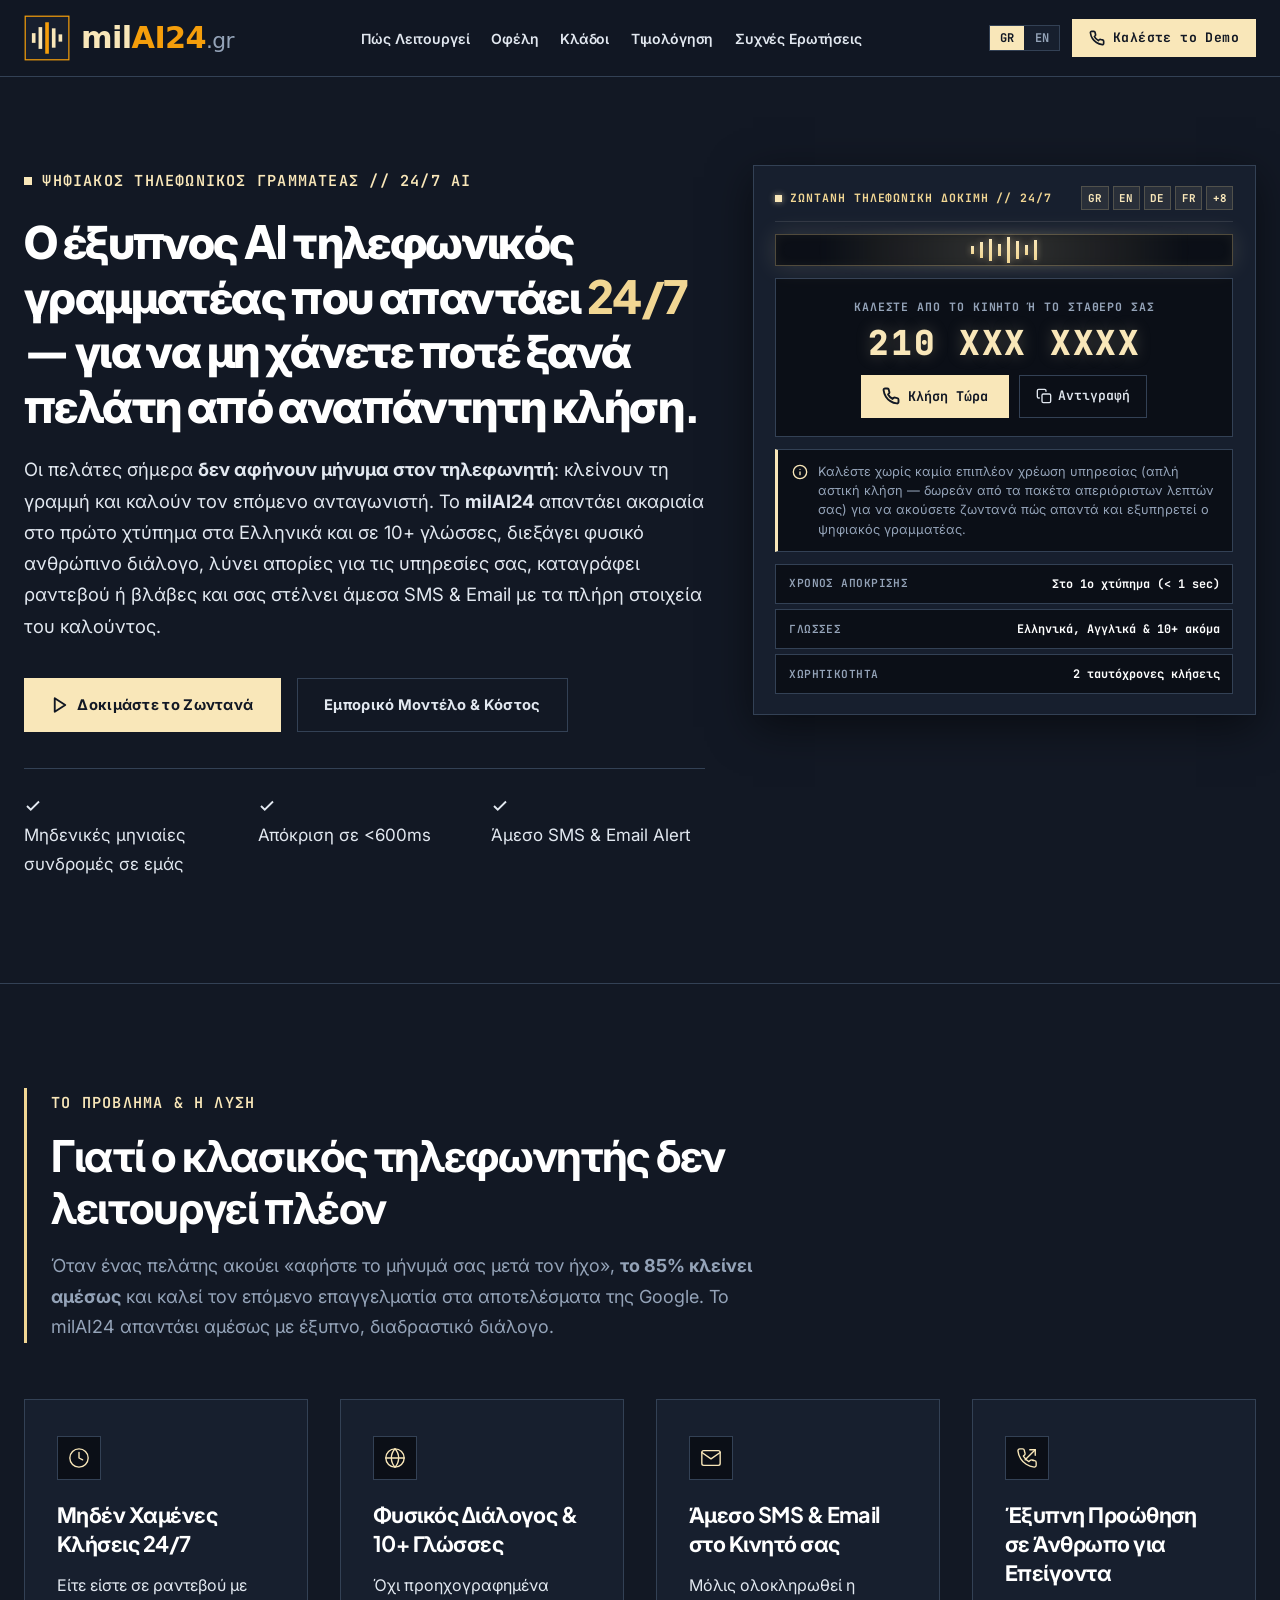
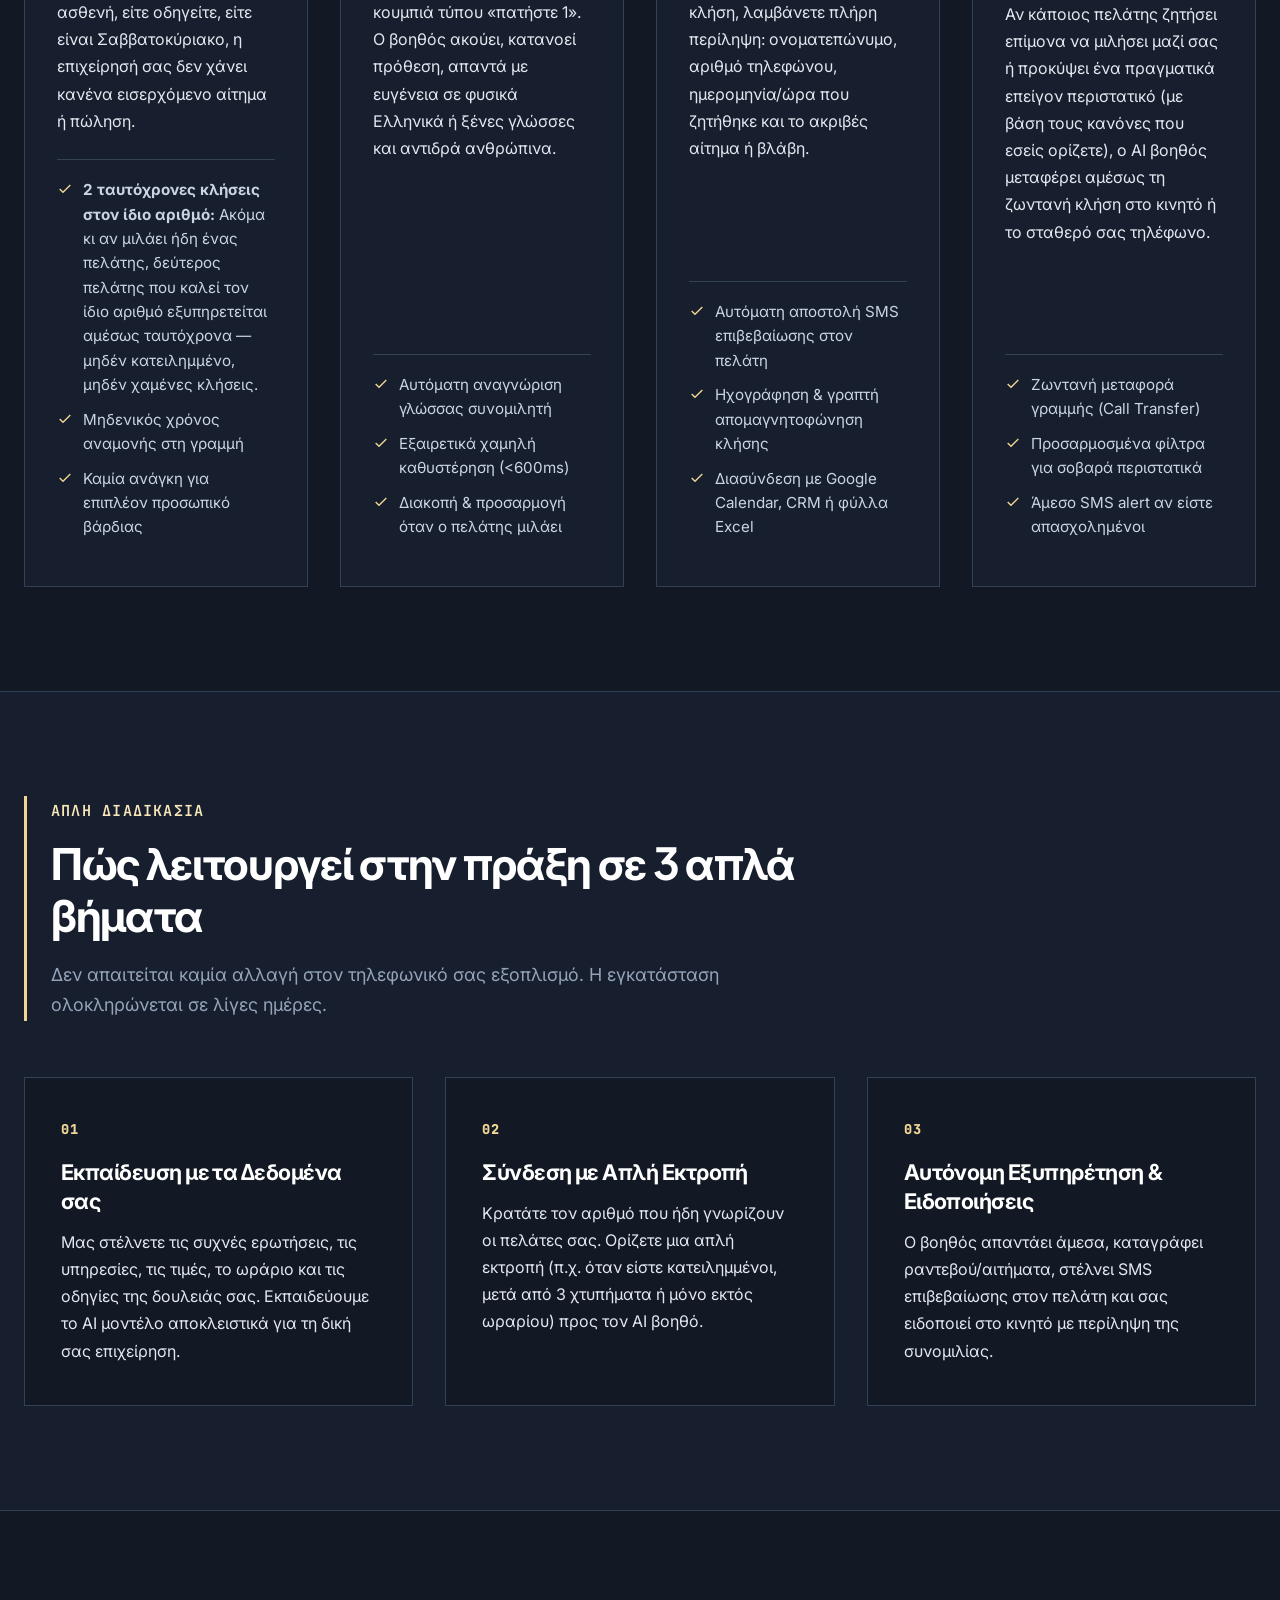
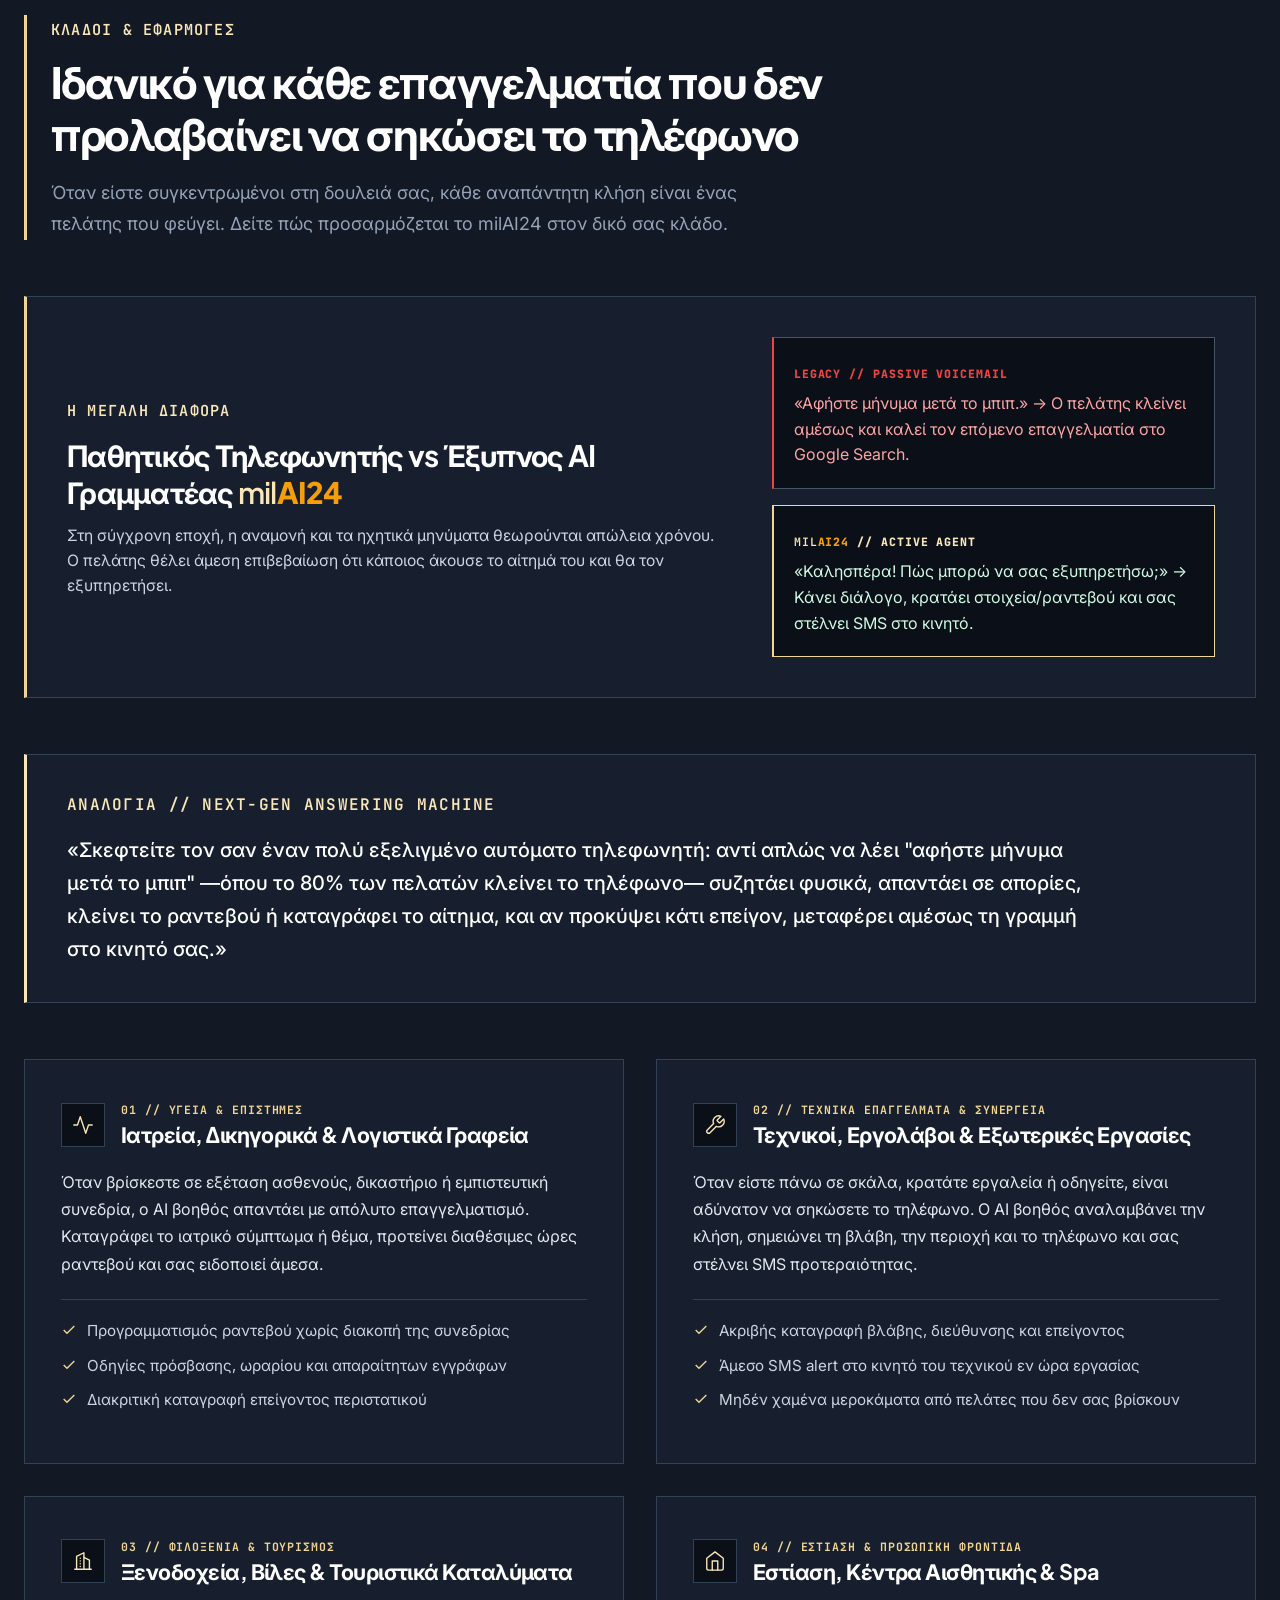
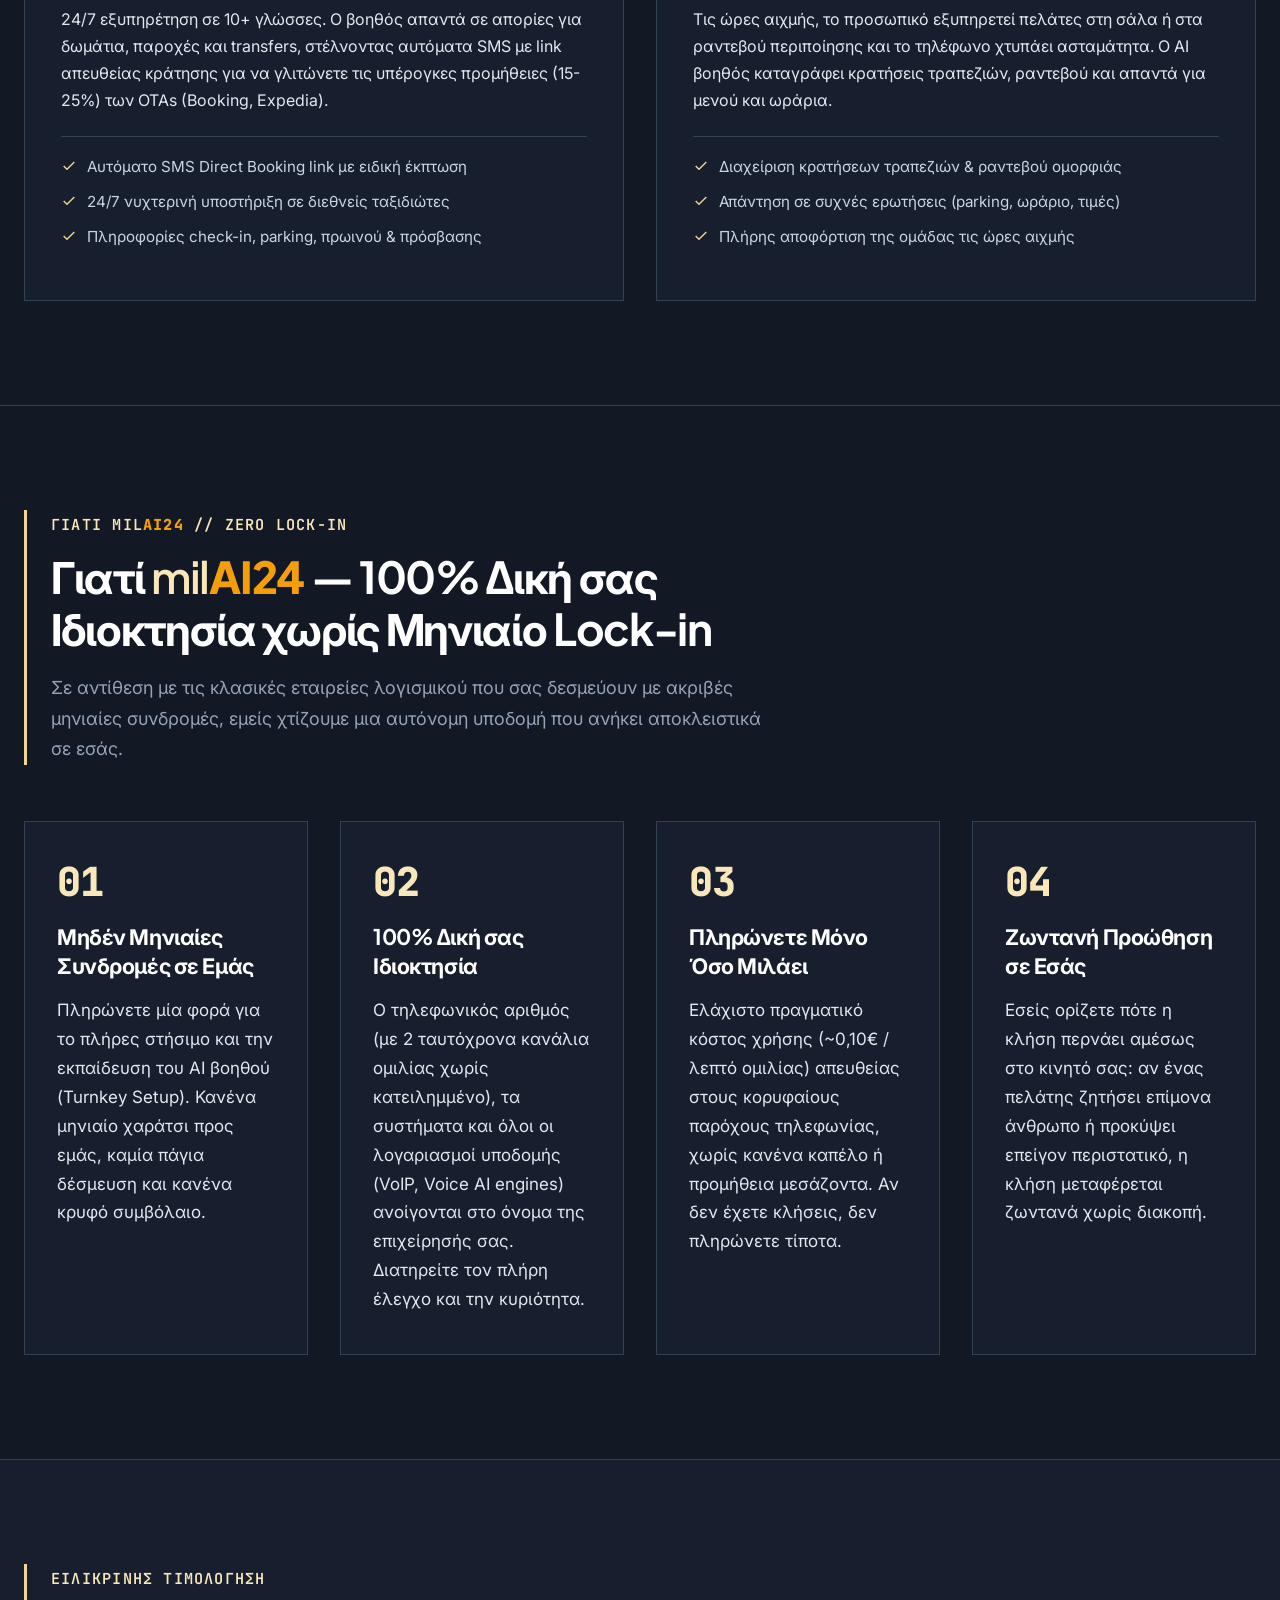
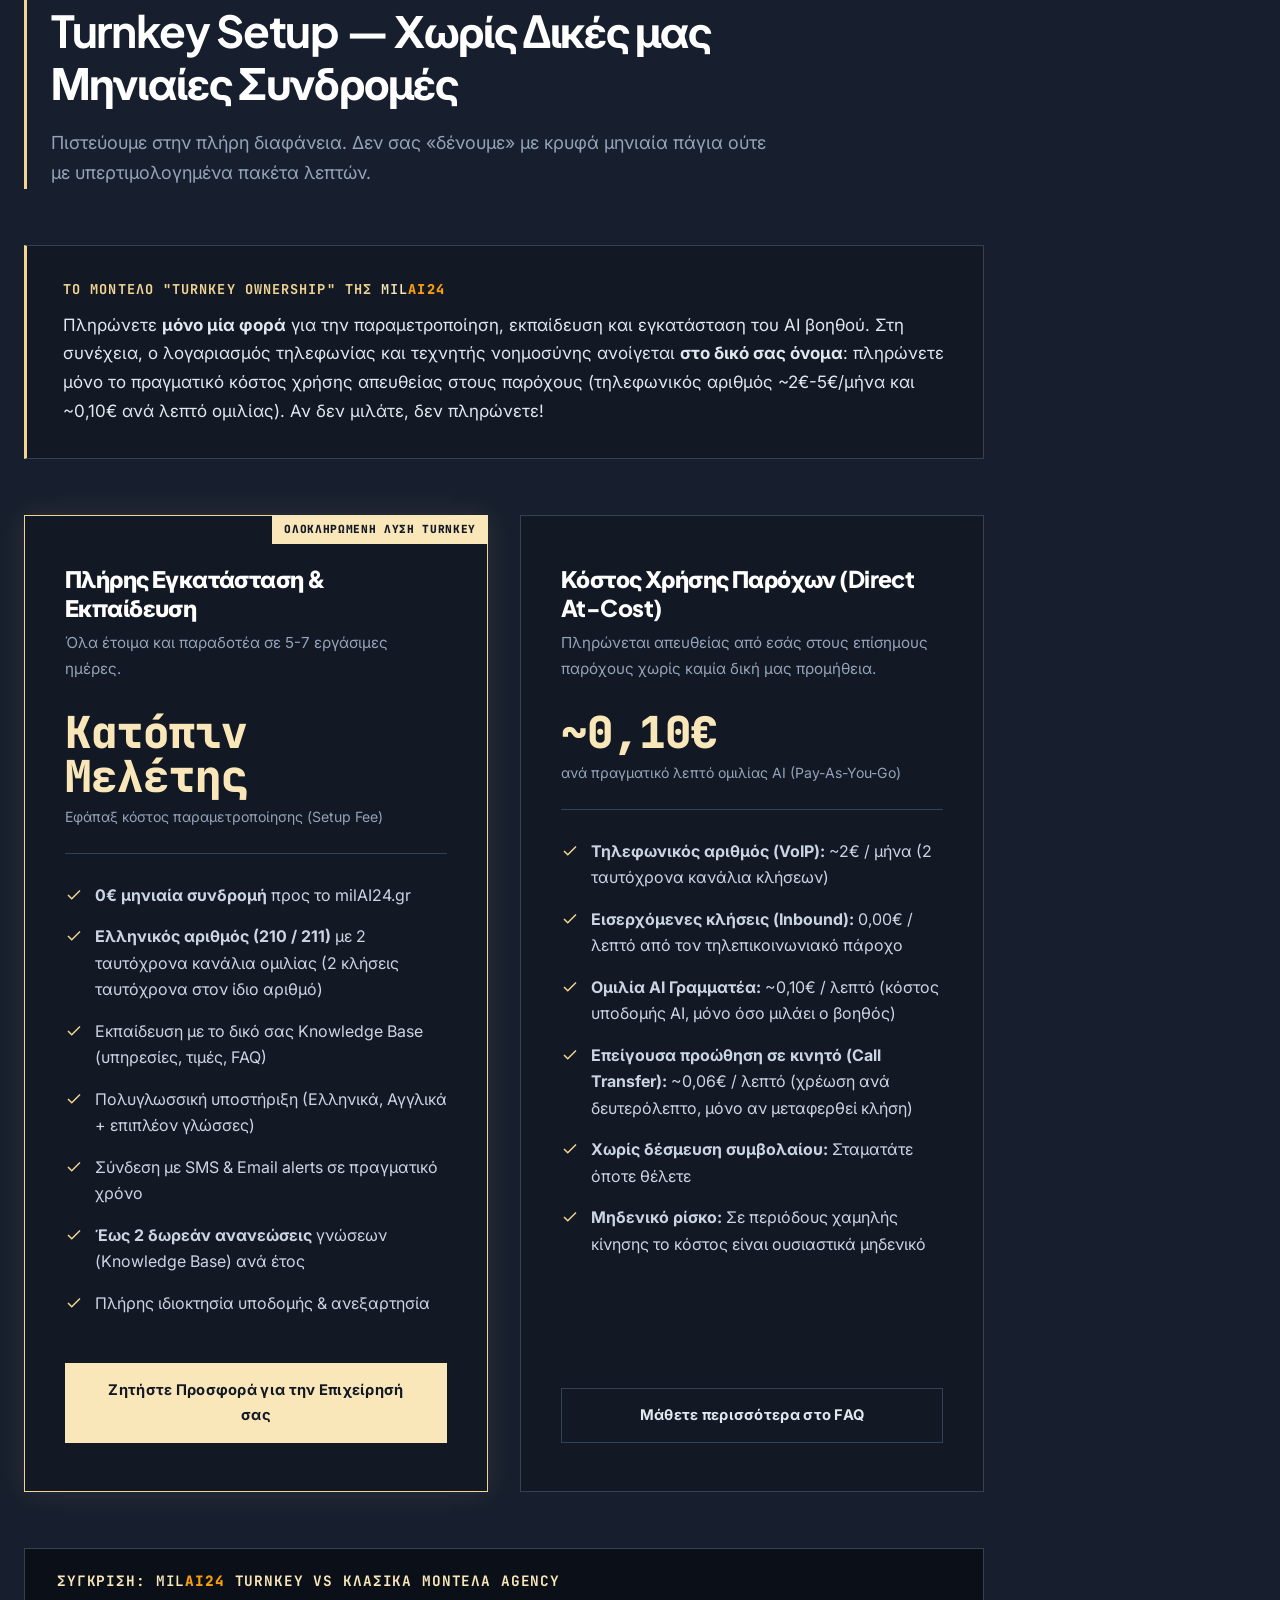
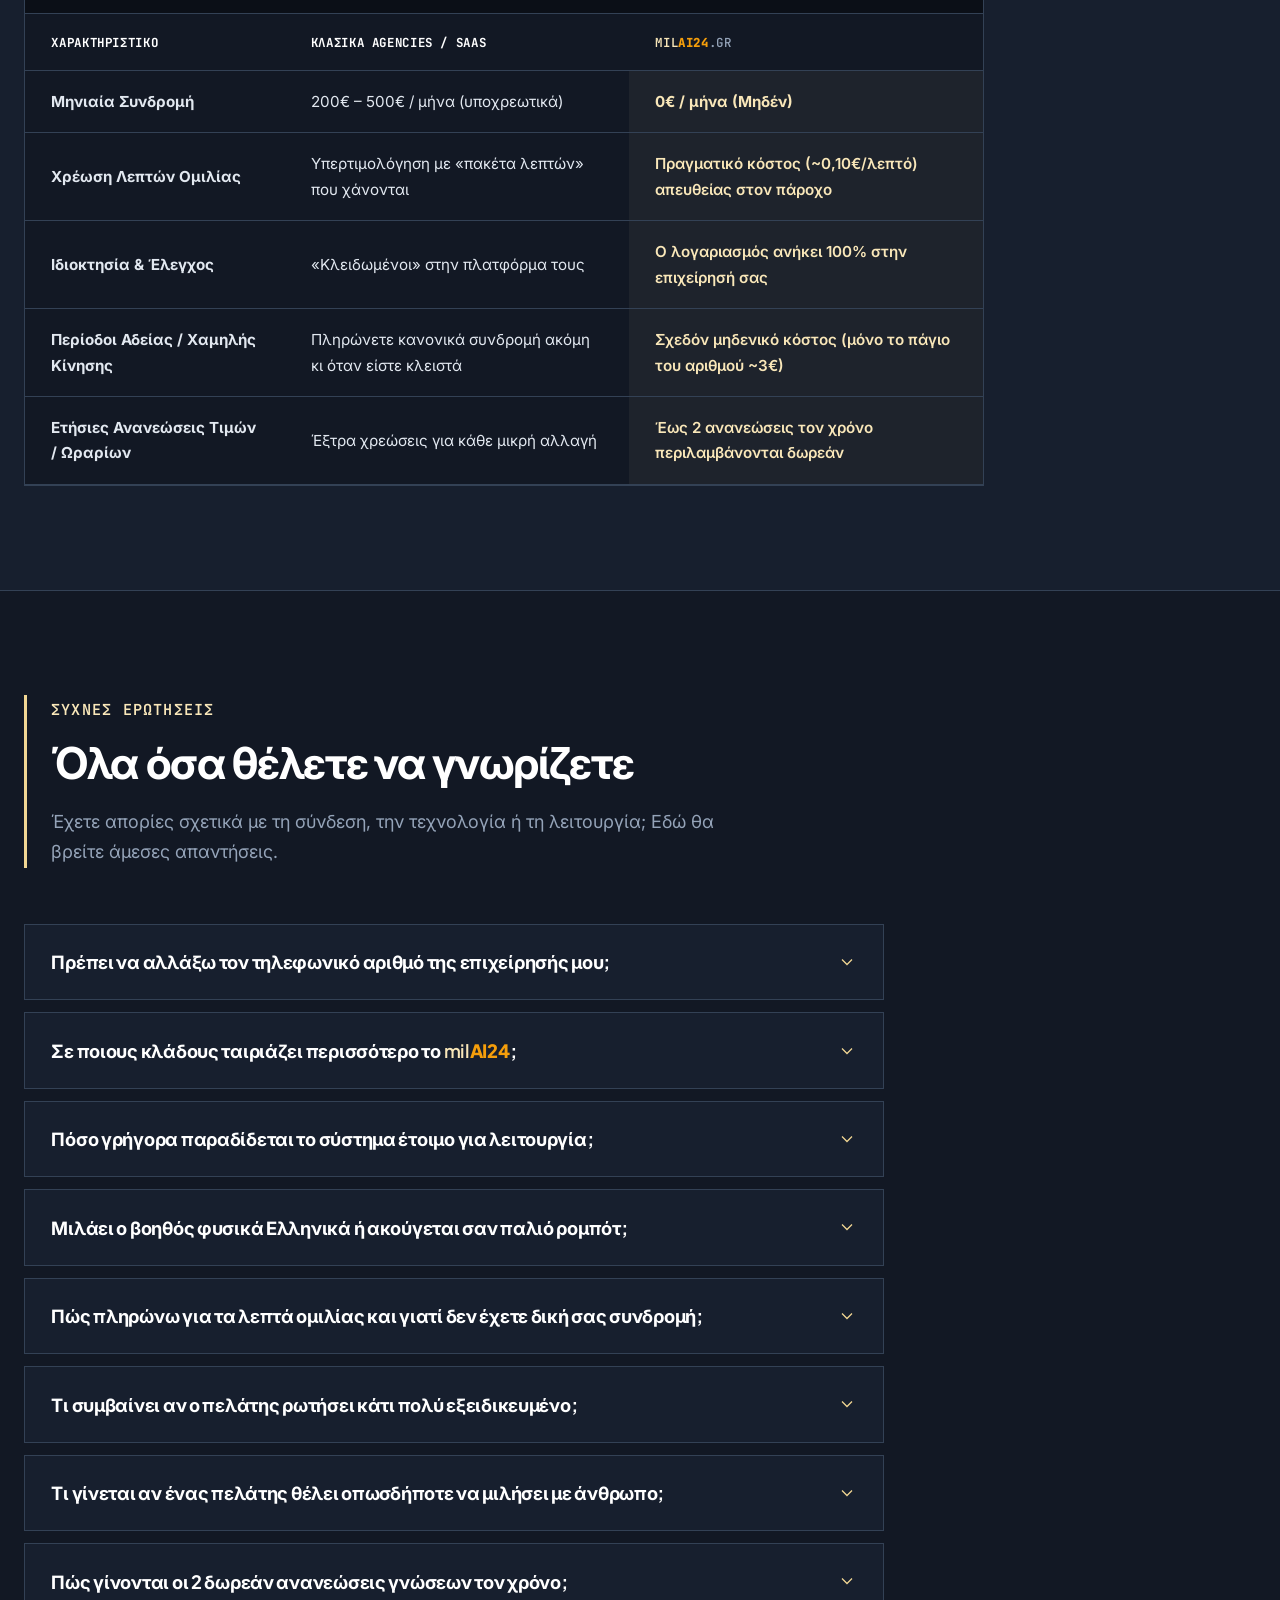
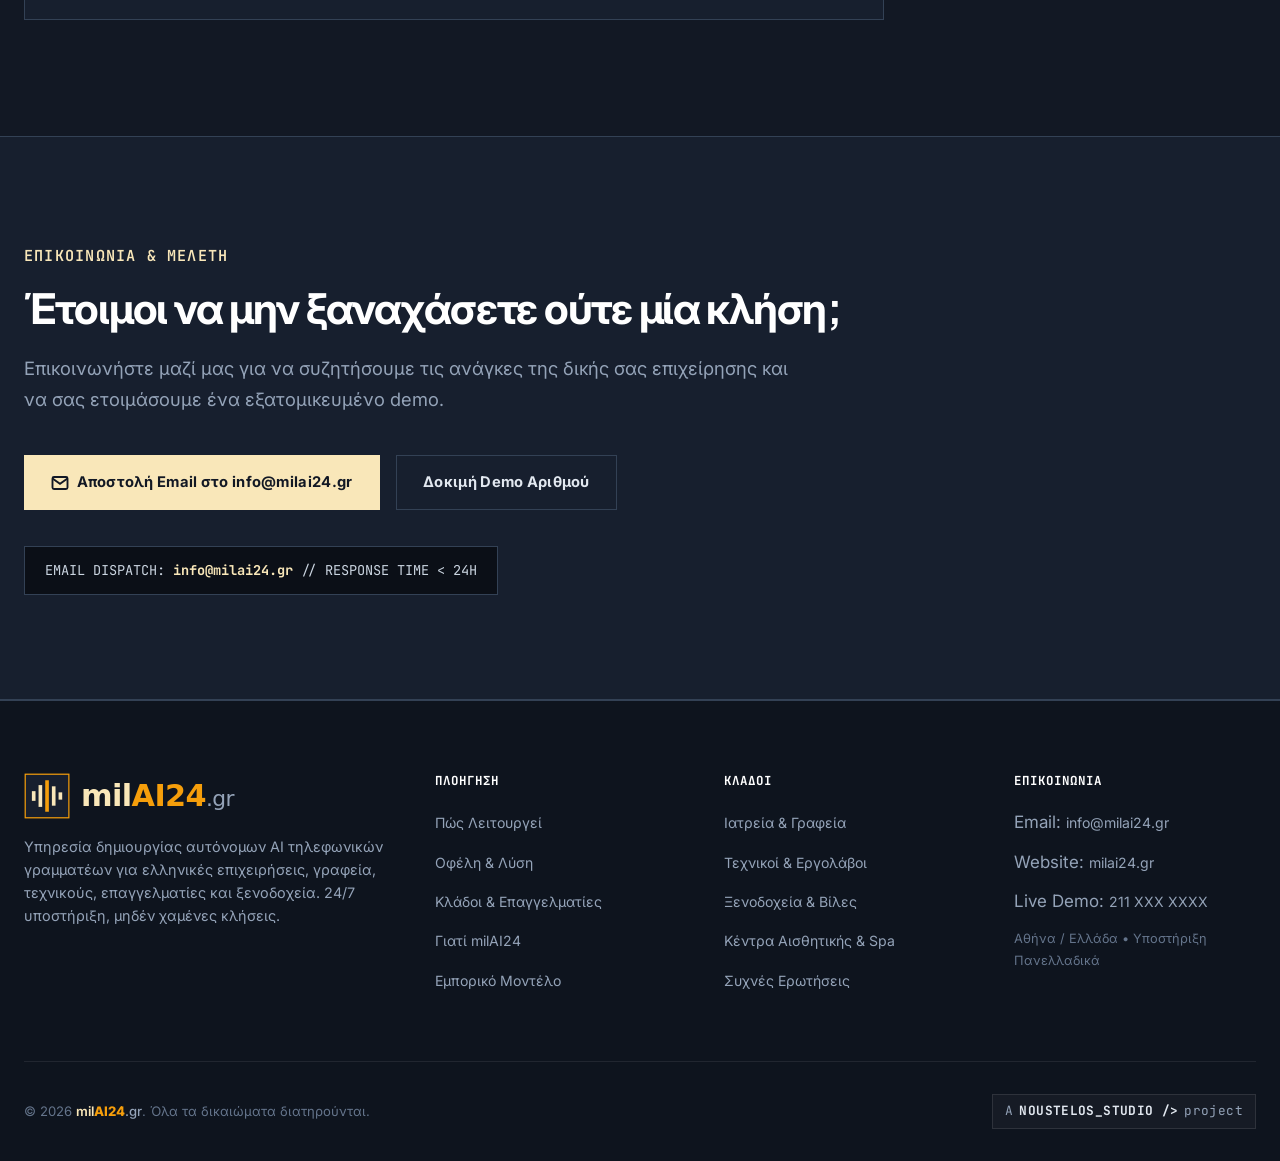
==== commit 0b54015c: "refactor(ux): remove ROI calculator section and refine Spa & Wellness footer label" ====
--- a/index.html
+++ b/index.html
@@ -610,7 +610,7 @@
               </div>
               <div>
                 <span class="industry-card-category">04 // Εστίαση &amp; Προσωπική Φροντίδα</span>
-                <h3 class="industry-card-title">Εστίαση, Κέντρα Αισθητικής &amp; Τοπικές Επιχειρήσεις</h3>
+                <h3 class="industry-card-title">Εστίαση, Κέντρα Αισθητικής &amp; Spa</h3>
               </div>
             </div>
             <p class="industry-card-desc">
@@ -636,57 +636,7 @@
       </div>
     </section>
 
-    <!-- ======================================================================
-         6. Generalized Interactive B2B ROI Calculator
-         ====================================================================== -->
-    <section class="section-calculator" id="calculator">
-      <div class="container">
-        <div class="section-header">
-          <span class="section-tag">Υπολογιστής Απόδοσης</span>
-          <h2 class="section-title">Πόσα χρήματα χάνετε κάθε μήνα όταν δεν σηκώνετε το τηλέφωνο;</h2>
-          <p class="section-subtitle">
-            Υπολογίστε συντηρητικά τα επιπλέον έσοδα που μπορεί να ανακτήσει η επιχείρησή σας απαντώντας σε κάθε ενδιαφερόμενο πελάτη στο πρώτο χτύπημα.
-          </p>
-        </div>
-
-        <div class="calc-box">
-          <div class="calc-grid">
-            <!-- Controls -->
-            <div class="calc-controls">
-              <div class="calc-control-group">
-                <div class="calc-label">
-                  <span>Αναπάντητες κλήσεις / εβδομάδα:</span>
-                  <span id="calc-missed-calls-val" class="text-accent font-bold">15 κλήσεις / εβδομάδα</span>
-                </div>
-                <input type="range" id="calc-missed-calls" class="calc-slider" min="5" max="80" value="15" step="1">
-              </div>
-
-              <div class="calc-control-group">
-                <div class="calc-label">
-                  <span>Μέση αξία πελάτη ή υπηρεσίας:</span>
-                  <span id="calc-avg-order-val" class="text-accent font-bold">100€</span>
-                </div>
-                <input type="range" id="calc-avg-order" class="calc-slider" min="20" max="600" value="100" step="10">
-              </div>
-              
-              <p style="font-size: 0.85rem; color: #64748B;">
-                * Υπολογισμός με συντηρητικό ποσοστό μετατροπής 20% των ανακτημένων κλήσεων σε νέους πελάτες/ραντεβού (πελάτες που αλλιώς θα καλούσαν τον ανταγωνιστή σας).
-              </p>
-            </div>
-
-            <!-- Results -->
-            <div class="calc-result-box">
-              <div class="calc-result-title">Εκτιμώμενα Επιπλέον Μηνιαία Έσοδα</div>
-              <div class="calc-result-number" id="calc-recovered-sum">+1.300€ / μήνα</div>
-              <div class="calc-result-sub" id="calc-annual-savings">~15.600€ ετήσια έσοδα που δεν χάνονται στον ανταγωνισμό</div>
-              <div style="font-size: 0.78rem; color: #94A3B8; margin-top: 0.6rem;" id="calc-converted-customers">
-                Αντιστοιχεί σε ~13 διασωθέντες πελάτες/μήνα (από 65 αναπάντητες)
-              </div>
-            </div>
-          </div>
-        </div>
-      </div>
-    </section>
+
 
     <!-- ======================================================================
          6. Value Pillars: Zero Monthly Lock-in / Turnkey Ownership
@@ -1059,8 +1009,8 @@
             <li><a href="#how-it-works">Πώς Λειτουργεί</a></li>
             <li><a href="#benefits">Οφέλη &amp; Λύση</a></li>
             <li><a href="#industries">Κλάδοι &amp; Επαγγελματίες</a></li>
+            <li><a href="#why-us">Γιατί milAI24</a></li>
             <li><a href="#pricing">Εμπορικό Μοντέλο</a></li>
-            <li><a href="#calculator">Υπολογισμός Κέρδους</a></li>
           </ul>
         </div>
 
@@ -1071,7 +1021,7 @@
             <li><a href="#industries">Ιατρεία &amp; Γραφεία</a></li>
             <li><a href="#industries">Τεχνικοί &amp; Εργολάβοι</a></li>
             <li><a href="#industries">Ξενοδοχεία &amp; Βίλες</a></li>
-            <li><a href="#industries">Εστίαση &amp; Αισθητική</a></li>
+            <li><a href="#industries">Κέντρα Αισθητικής &amp; Spa</a></li>
             <li><a href="#faq">Συχνές Ερωτήσεις</a></li>
           </ul>
         </div>
--- a/css/styles.css
+++ b/css/styles.css
@@ -1268,96 +1268,6 @@
   stroke-width: 2;
 }
 
-/* ==========================================================================
-   ROI Calculator Section (Technical Readout Panel)
-   ========================================================================= */
-.section-calculator {
-  padding: var(--section-spacing) 0;
-  background-color: var(--color-bg-secondary);
-  border-bottom: 1px solid var(--color-border);
-}
-
-.calc-box {
-  background: var(--color-bg-primary);
-  border: 1px solid var(--color-border);
-  padding: 3rem 2.5rem;
-  max-width: 920px;
-  margin: 0;
-}
-
-.calc-grid {
-  display: grid;
-  grid-template-columns: 1.15fr 0.85fr;
-  gap: 3rem;
-  align-items: center;
-}
-
-.calc-control-group {
-  margin-bottom: 1.75rem;
-}
-
-.calc-label {
-  display: flex;
-  justify-content: space-between;
-  font-size: 0.95rem;
-  font-weight: 600;
-  color: #FFFFFF;
-  margin-bottom: 0.6rem;
-}
-
-/* Sharp Slider */
-.calc-slider {
-  width: 100%;
-  height: 4px;
-  background: #334155;
-  outline: none;
-  accent-color: var(--color-accent);
-  cursor: pointer;
-  -webkit-appearance: none;
-}
-
-.calc-slider::-webkit-slider-thumb {
-  -webkit-appearance: none;
-  appearance: none;
-  width: 16px;
-  height: 16px;
-  background: #121824;
-  border: 2px solid var(--color-accent);
-  cursor: pointer;
-}
-
-.calc-result-box {
-  background: #0B0F17;
-  border: 1px solid var(--color-border);
-  border-left: 3px solid var(--color-accent-gold);
-  padding: 2.25rem 2rem;
-  color: #FFFFFF;
-  text-align: left;
-}
-
-.calc-result-title {
-  font-family: var(--font-mono);
-  font-size: 0.78rem;
-  color: #94A3B8;
-  text-transform: uppercase;
-  letter-spacing: 0.08em;
-  margin-bottom: 0.5rem;
-}
-
-.calc-result-number {
-  font-family: var(--font-mono);
-  font-size: 2.75rem;
-  font-weight: 800;
-  color: var(--color-accent);
-  line-height: 1.1;
-  margin-bottom: 0.5rem;
-}
-
-.calc-result-sub {
-  font-size: 0.92rem;
-  color: #CBD5E1;
-  line-height: 1.5;
-}
 
 /* ==========================================================================
    Value Pillars (Zero Monthly Lock-in / Turnkey Ownership)
@@ -2044,10 +1954,6 @@
     grid-template-columns: 1fr;
   }
 
-  .calc-grid {
-    grid-template-columns: 1fr;
-  }
-
   .footer-grid {
     grid-template-columns: 1fr;
     gap: 2rem;
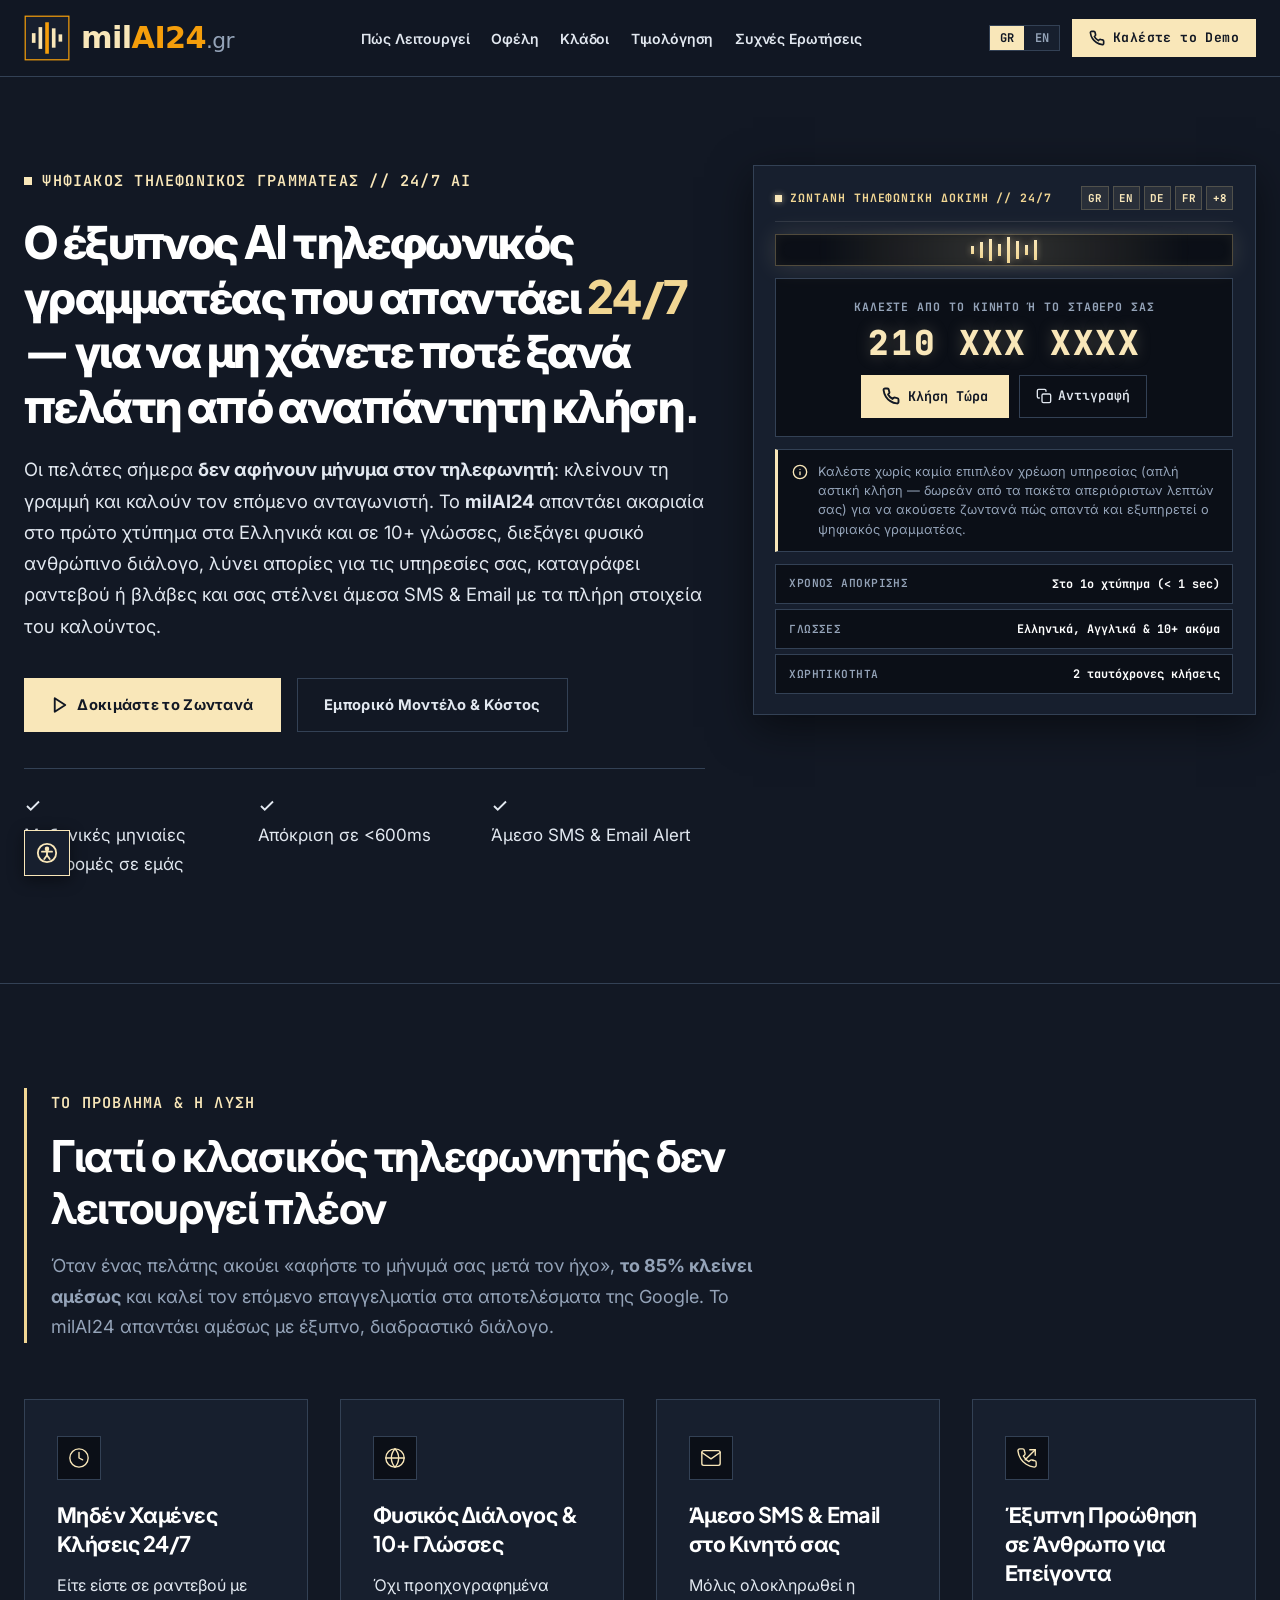
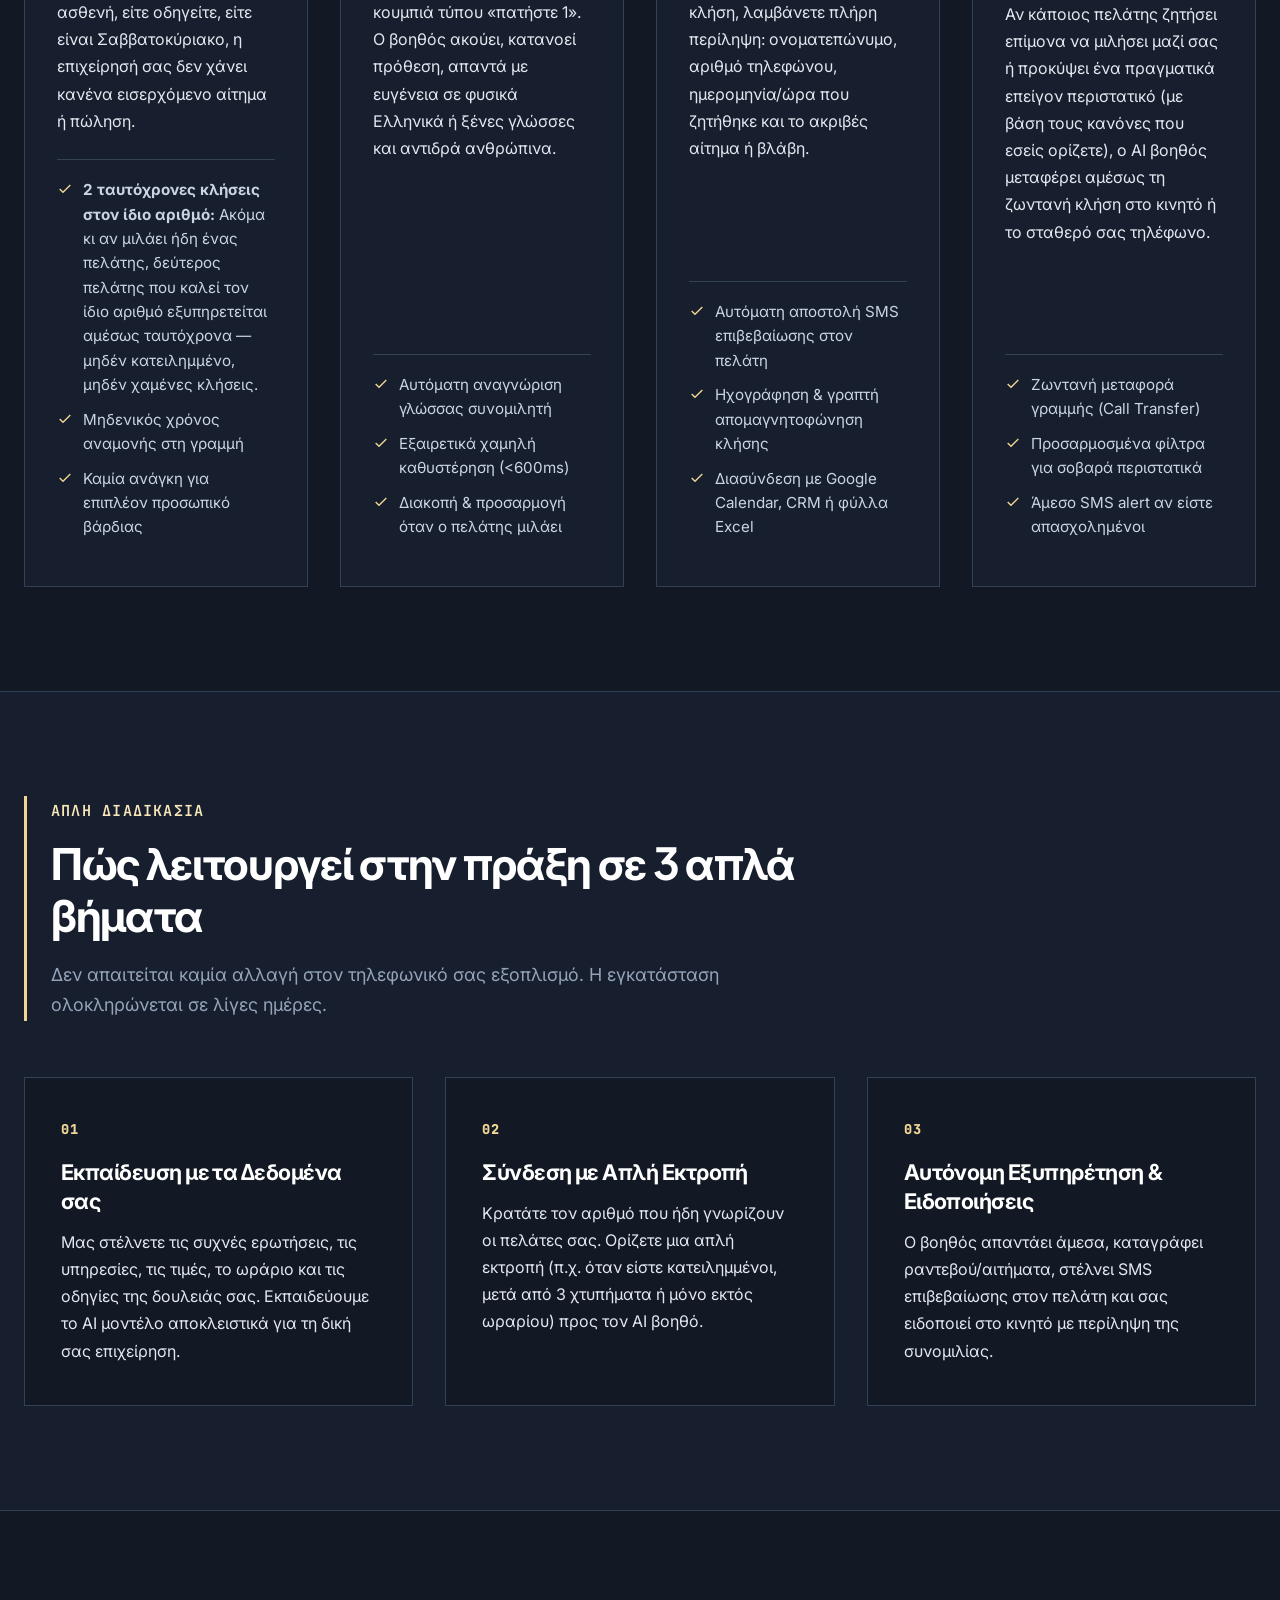
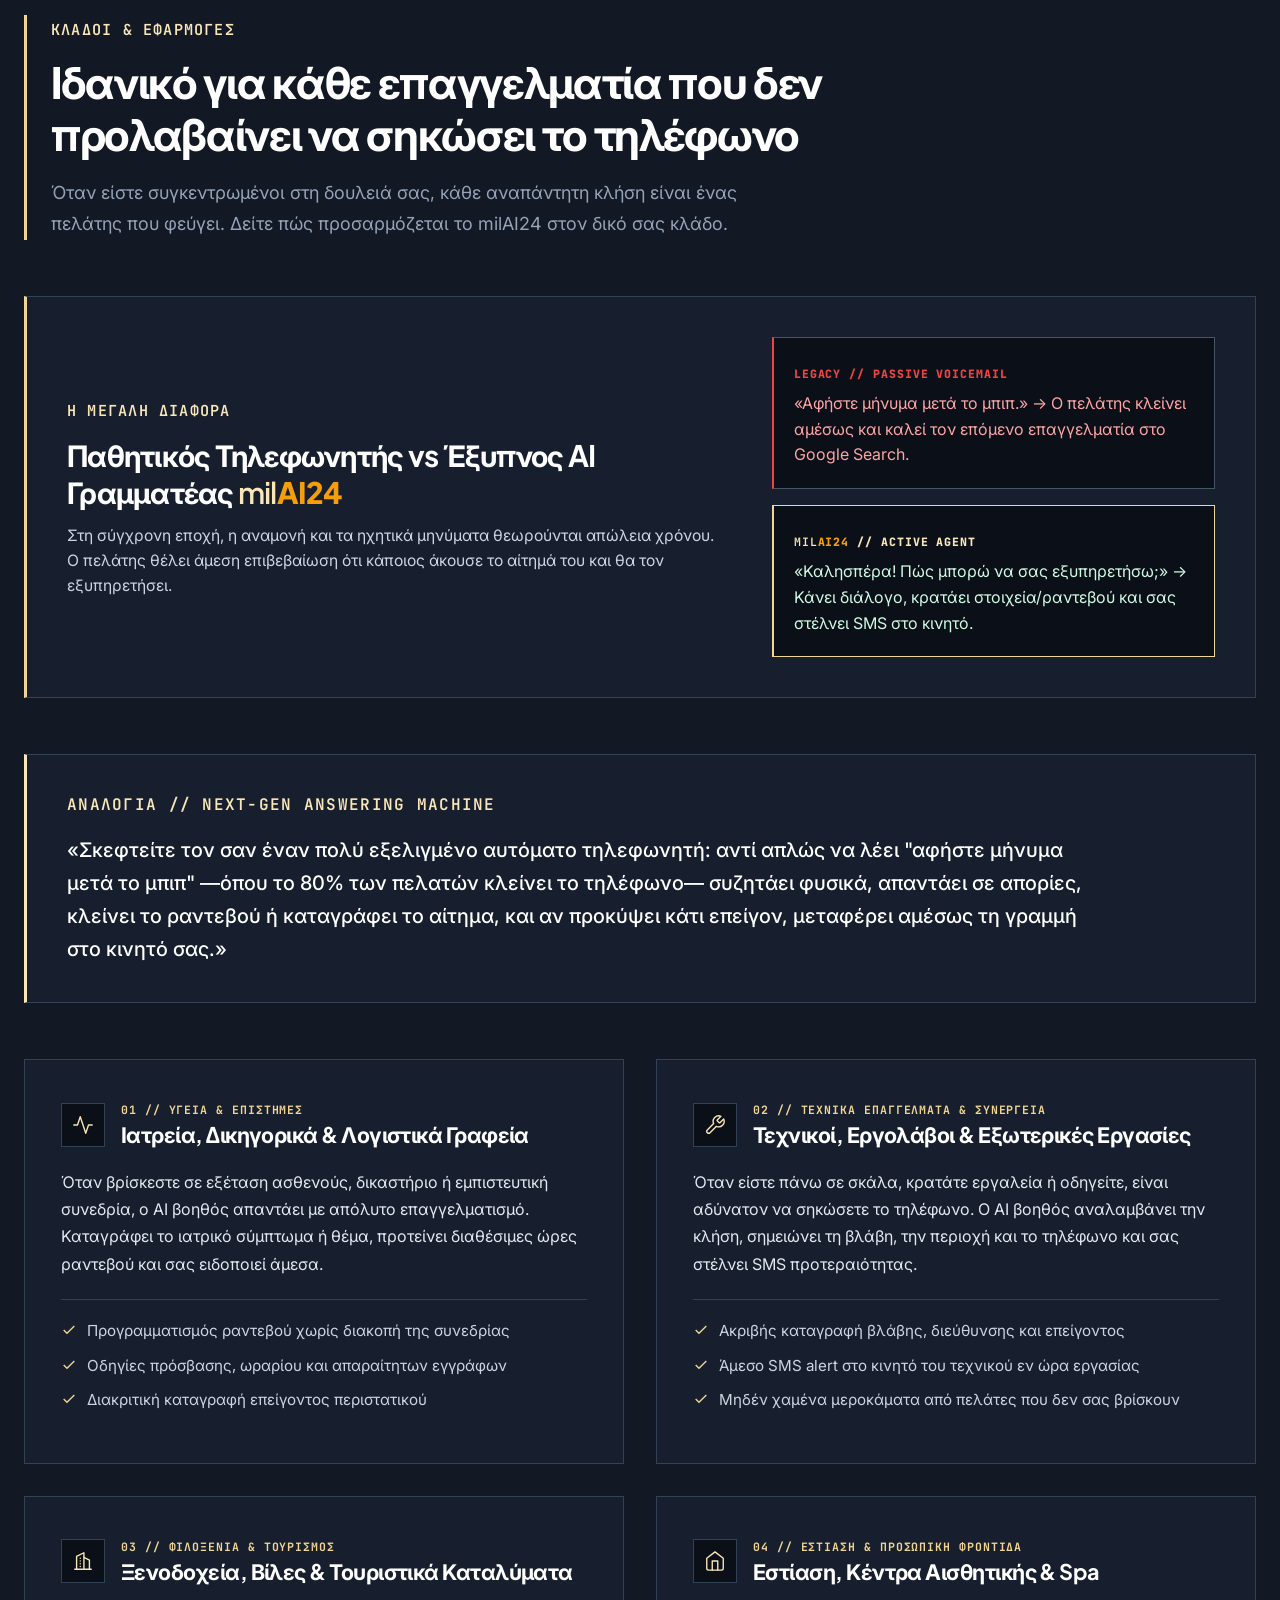
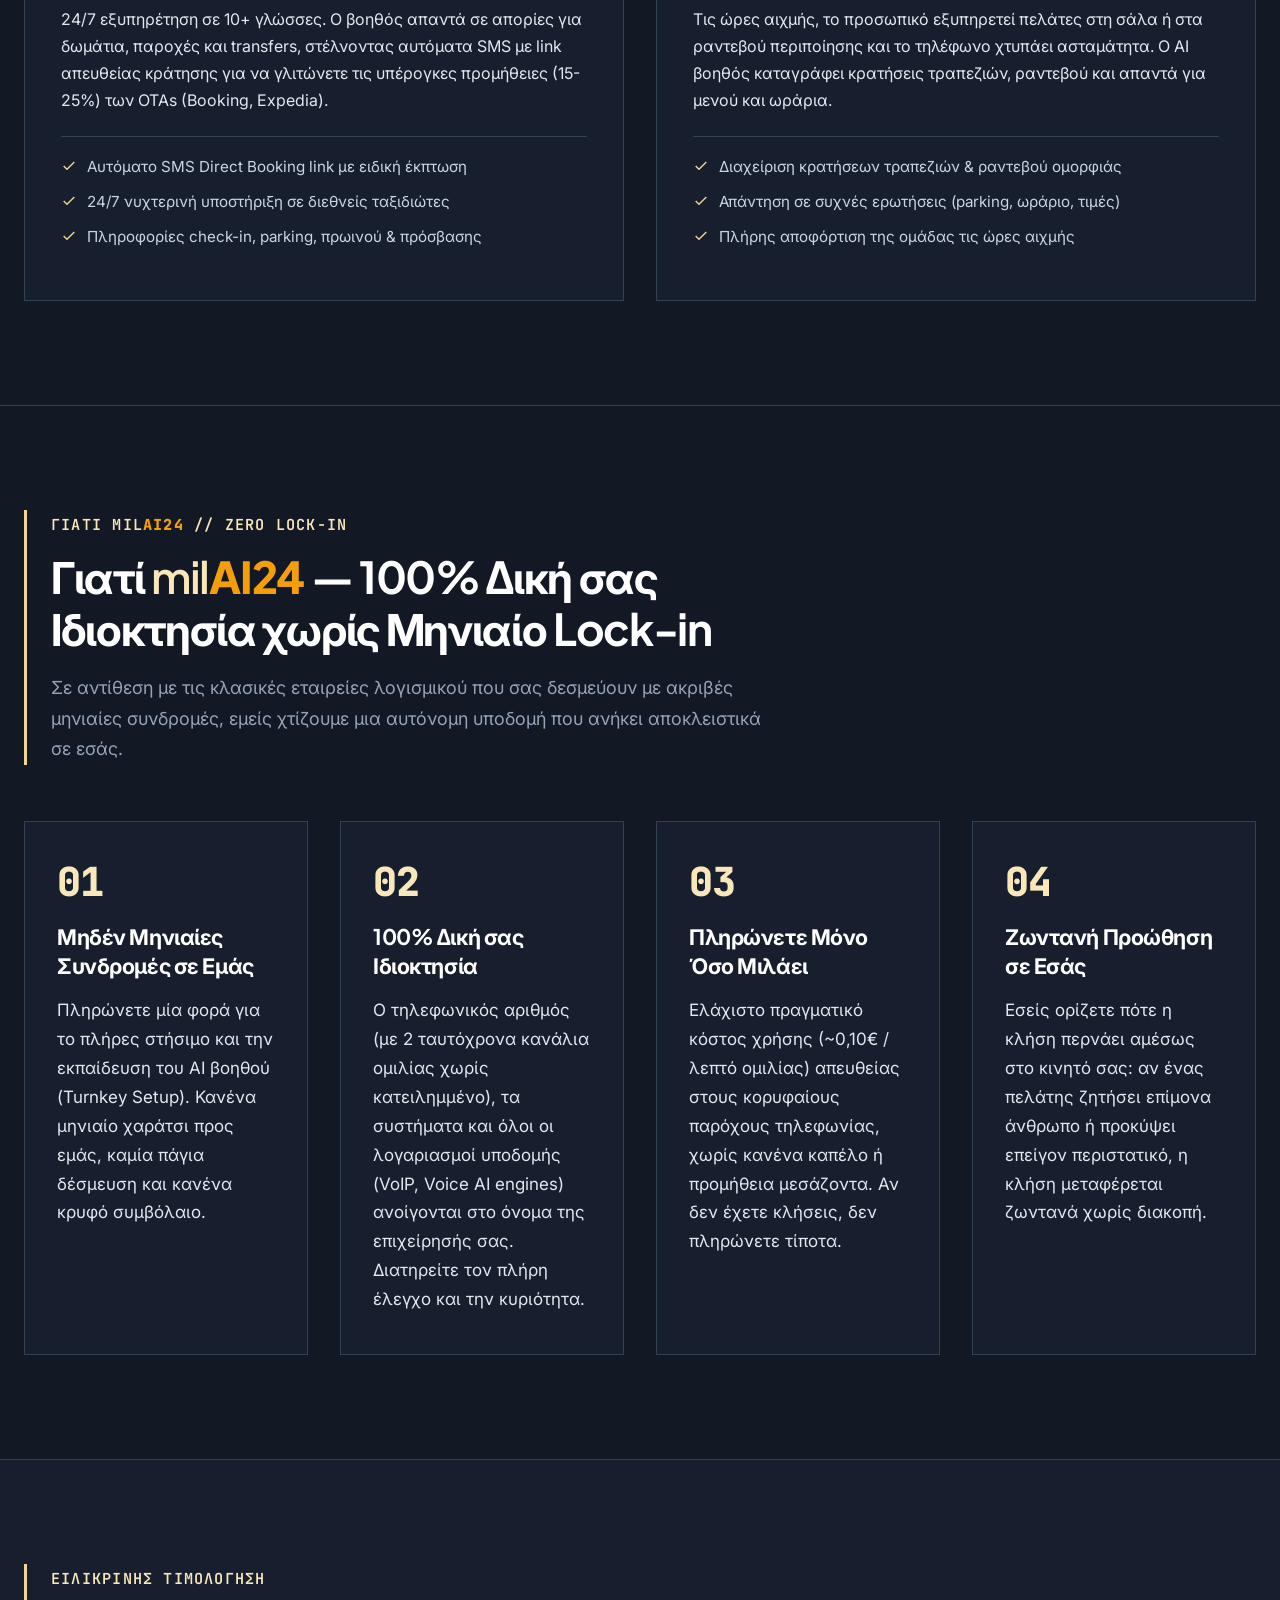
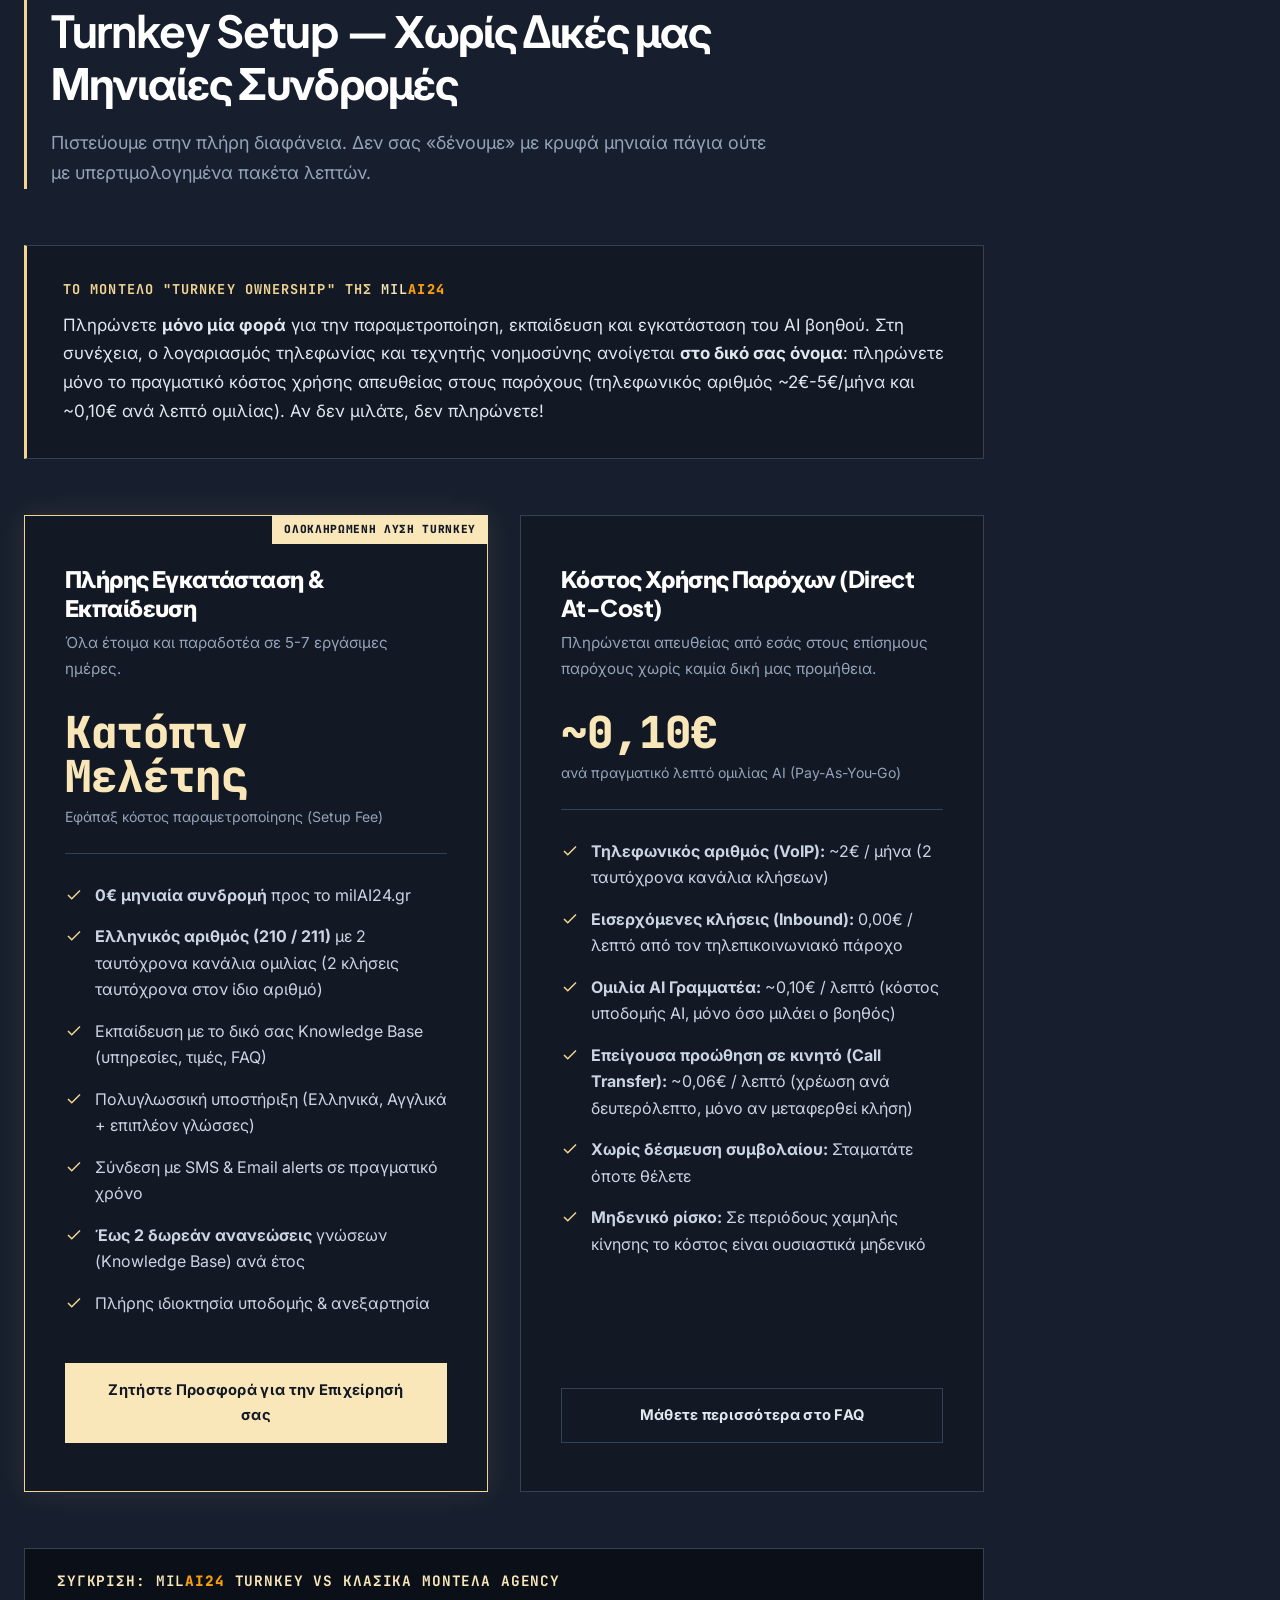
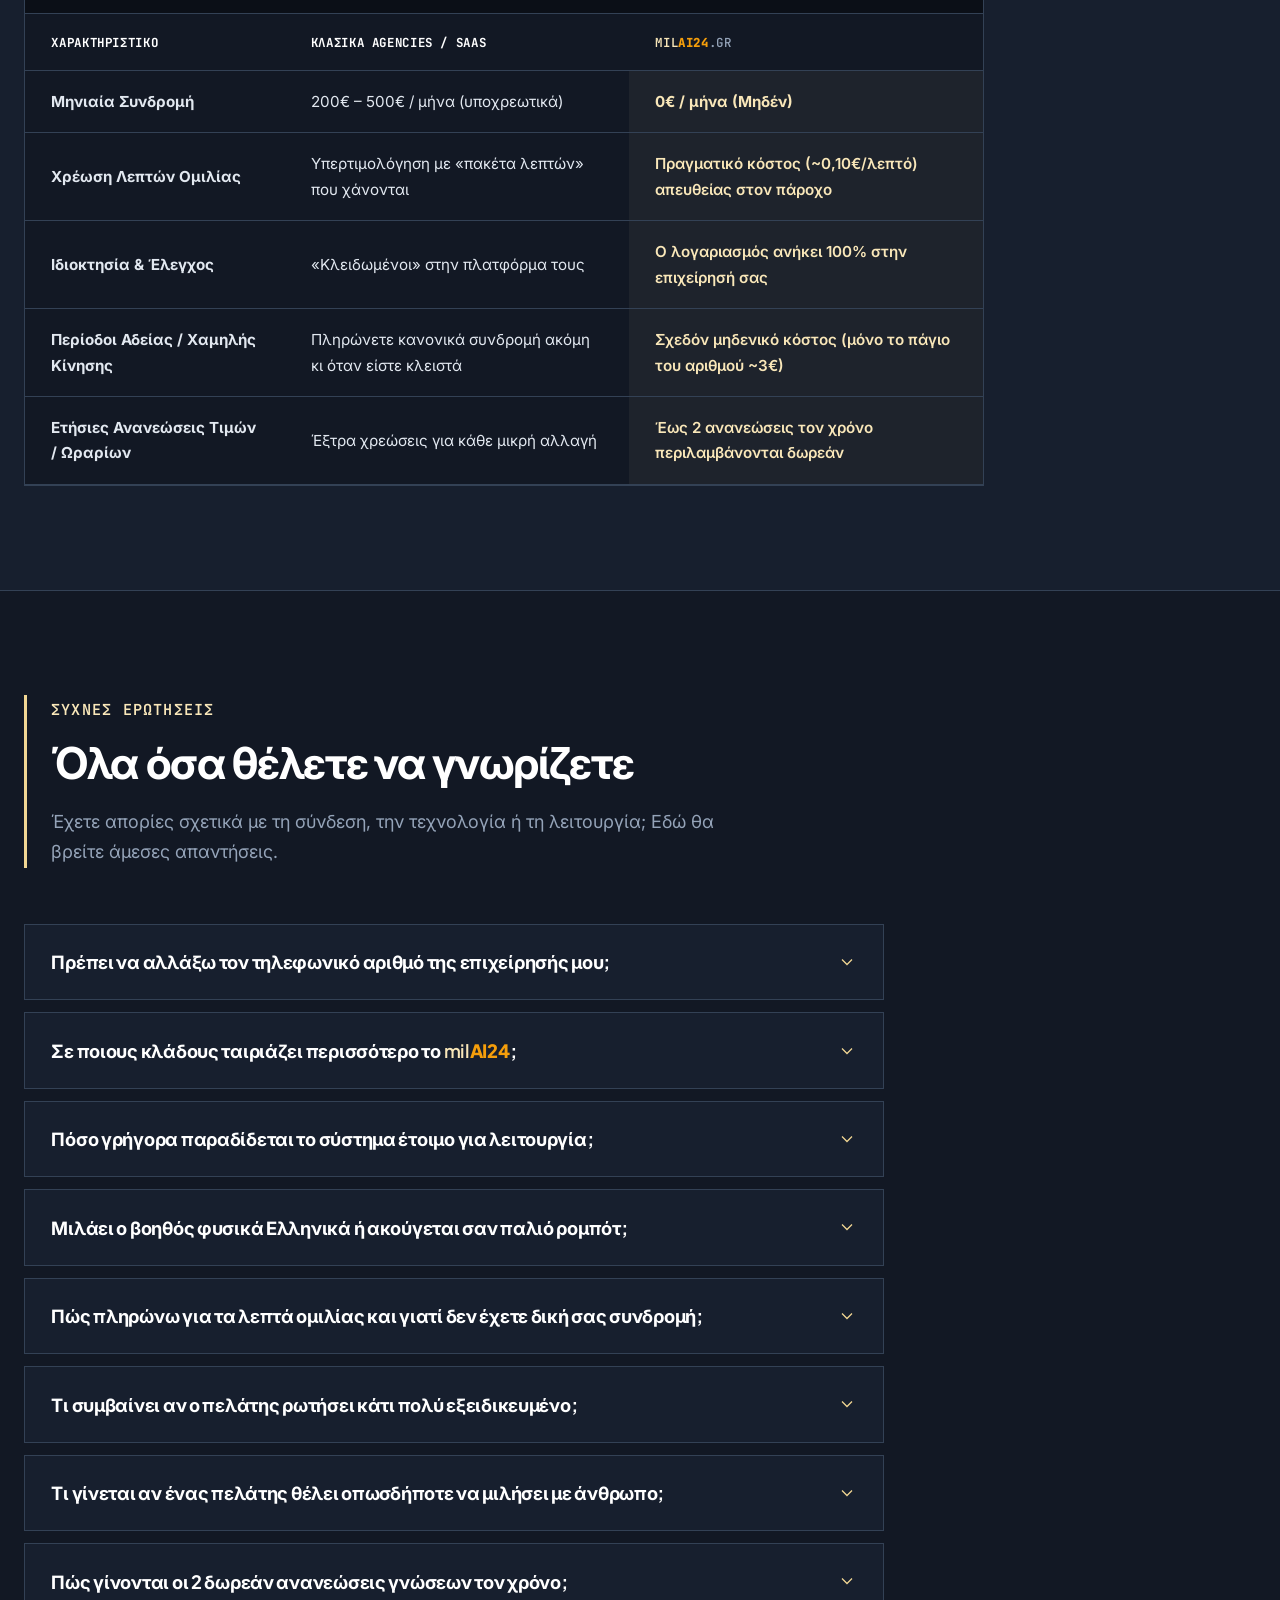
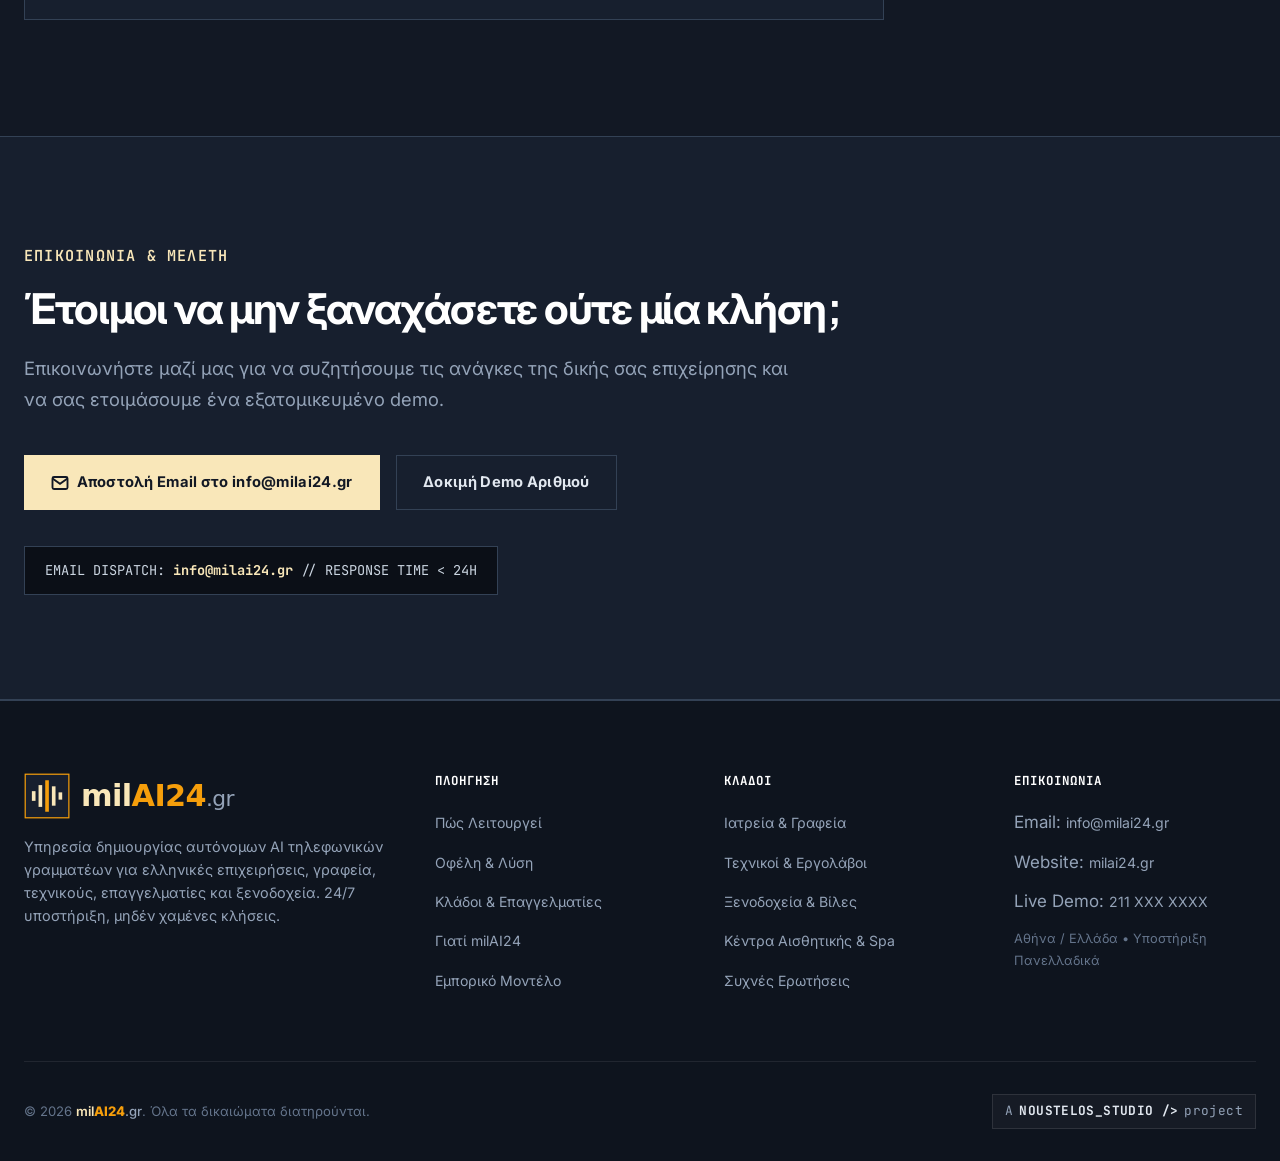
==== commit 444d294e: "feat(a11y): add custom WCAG accessibility widget matching brand design system" ====
--- a/index.html
+++ b/index.html
@@ -1053,6 +1053,110 @@
     </div>
   </footer>
 
+  <!-- ======================================================================
+       Accessibility (WCAG) Floating Widget
+       ====================================================================== -->
+  <div class="a11y-widget" id="a11y-widget">
+    <button type="button" class="a11y-trigger" id="a11y-trigger" aria-label="Επιλογές Προσβασιμότητας" aria-expanded="false" aria-controls="a11y-panel" title="Επιλογές Προσβασιμότητας">
+      <svg width="22" height="22" viewBox="0 0 24 24" fill="none" stroke="currentColor" stroke-width="2" stroke-linecap="round" stroke-linejoin="round" aria-hidden="true">
+        <circle cx="12" cy="12" r="10"></circle>
+        <circle cx="12" cy="7.5" r="1.5" fill="currentColor"></circle>
+        <path d="M6.5 10.5h11"></path>
+        <path d="M12 10.5v4"></path>
+        <path d="M9 18.5l3-4 3 4"></path>
+      </svg>
+    </button>
+
+    <div class="a11y-panel" id="a11y-panel" role="region" aria-label="Επιλογές Προσβασιμότητας" hidden>
+      <div class="a11y-panel-header">
+        <div class="a11y-panel-title">
+          <svg width="16" height="16" viewBox="0 0 24 24" fill="none" stroke="currentColor" stroke-width="2" stroke-linecap="round" stroke-linejoin="round" aria-hidden="true">
+            <circle cx="12" cy="12" r="10"></circle>
+            <circle cx="12" cy="7.5" r="1.5" fill="currentColor"></circle>
+            <path d="M6.5 10.5h11"></path>
+            <path d="M12 10.5v4"></path>
+            <path d="M9 18.5l3-4 3 4"></path>
+          </svg>
+          <span>Προσβασιμότητα</span>
+        </div>
+        <button type="button" class="a11y-close" id="a11y-close" aria-label="Κλείσιμο μενού προσβασιμότητας">
+          <svg width="14" height="14" viewBox="0 0 24 24" fill="none" stroke="currentColor" stroke-width="2.5" stroke-linecap="round" stroke-linejoin="round" aria-hidden="true">
+            <line x1="18" y1="6" x2="6" y2="18"></line>
+            <line x1="6" y1="6" x2="18" y2="18"></line>
+          </svg>
+        </button>
+      </div>
+
+      <div class="a11y-options-list">
+        <button type="button" class="a11y-option-btn" data-a11y="large-text" aria-pressed="false">
+          <span class="a11y-option-left">
+            <svg width="16" height="16" viewBox="0 0 24 24" fill="none" stroke="currentColor" stroke-width="2" stroke-linecap="round" stroke-linejoin="round" aria-hidden="true">
+              <polyline points="4 7 4 4 20 4 20 7"></polyline>
+              <line x1="9" y1="20" x2="15" y2="20"></line>
+              <line x1="12" y1="4" x2="12" y2="20"></line>
+            </svg>
+            <span>Μεγάλα γράμματα</span>
+          </span>
+          <span class="a11y-status-indicator" aria-hidden="true"></span>
+        </button>
+
+        <button type="button" class="a11y-option-btn" data-a11y="high-contrast" aria-pressed="false">
+          <span class="a11y-option-left">
+            <svg width="16" height="16" viewBox="0 0 24 24" fill="none" stroke="currentColor" stroke-width="2" stroke-linecap="round" stroke-linejoin="round" aria-hidden="true">
+              <circle cx="12" cy="12" r="10"></circle>
+              <path d="M12 2a10 10 0 0 1 0 20z" fill="currentColor"></path>
+            </svg>
+            <span>Υψηλή αντίθεση</span>
+          </span>
+          <span class="a11y-status-indicator" aria-hidden="true"></span>
+        </button>
+
+        <button type="button" class="a11y-option-btn" data-a11y="underline-links" aria-pressed="false">
+          <span class="a11y-option-left">
+            <svg width="16" height="16" viewBox="0 0 24 24" fill="none" stroke="currentColor" stroke-width="2" stroke-linecap="round" stroke-linejoin="round" aria-hidden="true">
+              <path d="M10 13a5 5 0 0 0 7.54.54l3-3a5 5 0 0 0-7.07-7.07l-1.72 1.71"></path>
+              <path d="M14 11a5 5 0 0 0-7.54-.54l-3 3a5 5 0 0 0 7.07 7.07l1.71-1.71"></path>
+            </svg>
+            <span>Υπογράμμιση συνδέσμων</span>
+          </span>
+          <span class="a11y-status-indicator" aria-hidden="true"></span>
+        </button>
+
+        <button type="button" class="a11y-option-btn" data-a11y="readable-font" aria-pressed="false">
+          <span class="a11y-option-left">
+            <svg width="16" height="16" viewBox="0 0 24 24" fill="none" stroke="currentColor" stroke-width="2" stroke-linecap="round" stroke-linejoin="round" aria-hidden="true">
+              <path d="M4 19.5A2.5 2.5 0 0 1 6.5 17H20"></path>
+              <path d="M6.5 2H20v20H6.5A2.5 2.5 0 0 1 4 19.5v-15A2.5 2.5 0 0 1 6.5 2z"></path>
+            </svg>
+            <span>Ευανάγνωστη γραμματοσειρά</span>
+          </span>
+          <span class="a11y-status-indicator" aria-hidden="true"></span>
+        </button>
+
+        <button type="button" class="a11y-option-btn" data-a11y="reduce-motion" aria-pressed="false">
+          <span class="a11y-option-left">
+            <svg width="16" height="16" viewBox="0 0 24 24" fill="none" stroke="currentColor" stroke-width="2" stroke-linecap="round" stroke-linejoin="round" aria-hidden="true">
+              <rect x="6" y="4" width="4" height="16"></rect>
+              <rect x="14" y="4" width="4" height="16"></rect>
+            </svg>
+            <span>Χωρίς κινήσεις</span>
+          </span>
+          <span class="a11y-status-indicator" aria-hidden="true"></span>
+        </button>
+
+        <button type="button" class="a11y-option-btn a11y-reset-btn" id="a11y-reset" data-a11y="reset">
+          <span class="a11y-option-left">
+            <svg width="16" height="16" viewBox="0 0 24 24" fill="none" stroke="currentColor" stroke-width="2" stroke-linecap="round" stroke-linejoin="round" aria-hidden="true">
+              <path d="M3 12a9 9 0 1 0 9-9 9.75 9.75 0 0 0-6.74 2.74L3 8"></path>
+              <path d="M3 3v5h5"></path>
+            </svg>
+            <span>Επαναφορά</span>
+          </span>
+        </button>
+      </div>
+    </div>
+  </div>
+
   <!-- Scripts -->
   <script src="js/config.js"></script>
   <script src="js/main.js"></script>
--- a/css/styles.css
+++ b/css/styles.css
@@ -1966,6 +1966,329 @@
   }
 }
 
+/* ==========================================================================
+   Accessibility Widget & WCAG Theme Modes
+   ========================================================================== */
+
+/* 1. Large Text Mode */
+html.a11y-large-text {
+  font-size: 115% !important;
+}
+
+/* 2. High Contrast Mode */
+html.a11y-high-contrast {
+  --color-bg-primary: #000000 !important;
+  --color-bg-secondary: #000000 !important;
+  --color-bg-card: #0A0A0A !important;
+  --color-bg-card-hover: #141414 !important;
+  --color-bg-darkest: #000000 !important;
+  --color-navy-dark: #FFFFFF !important;
+  --color-navy-mid: #FFFFFF !important;
+  --color-navy-light: #F8FAFC !important;
+  --color-text-muted: #E2E8F0 !important;
+  --color-text-body: #FFFFFF !important;
+  --color-border: #FFF1C5 !important;
+  --color-border-dark: #FFF1C5 !important;
+  --color-border-subtle: #FFF1C5 !important;
+  --color-accent: #FFF1C5 !important;
+  --color-accent-hover: #FFFFFF !important;
+  --color-accent-gold: #FDE68A !important;
+}
+
+html.a11y-high-contrast body {
+  background-color: #000000 !important;
+  color: #FFFFFF !important;
+}
+
+html.a11y-high-contrast .navbar,
+html.a11y-high-contrast .hero,
+html.a11y-high-contrast .section-problem,
+html.a11y-high-contrast .section-process,
+html.a11y-high-contrast .section-industries,
+html.a11y-high-contrast .section-pillars,
+html.a11y-high-contrast .section-pricing,
+html.a11y-high-contrast .section-faq,
+html.a11y-high-contrast .section-contact,
+html.a11y-high-contrast .footer {
+  background-color: #000000 !important;
+}
+
+html.a11y-high-contrast .industry-card,
+html.a11y-high-contrast .pillar-card,
+html.a11y-high-contrast .pricing-card,
+html.a11y-high-contrast .process-step,
+html.a11y-high-contrast .faq-item,
+html.a11y-high-contrast .contact-box,
+html.a11y-high-contrast .demo-phone-card,
+html.a11y-high-contrast .comparison-box,
+html.a11y-high-contrast .hero-dialogue-window {
+  background-color: #0A0A0A !important;
+  border-color: #FFF1C5 !important;
+}
+
+html.a11y-high-contrast p,
+html.a11y-high-contrast span:not(.btn):not(.hero-badge-tag),
+html.a11y-high-contrast li {
+  color: #FFFFFF !important;
+}
+
+html.a11y-high-contrast .navbar {
+  border-bottom: 2px solid #FFF1C5 !important;
+}
+
+/* 3. Underline Links Mode */
+html.a11y-underline-links a {
+  text-decoration: underline !important;
+  text-underline-offset: 4px !important;
+}
+
+/* 4. Readable Font Mode */
+html.a11y-readable-font,
+html.a11y-readable-font body,
+html.a11y-readable-font h1,
+html.a11y-readable-font h2,
+html.a11y-readable-font h3,
+html.a11y-readable-font h4,
+html.a11y-readable-font p,
+html.a11y-readable-font span,
+html.a11y-readable-font a,
+html.a11y-readable-font li,
+html.a11y-readable-font button,
+html.a11y-readable-font input,
+html.a11y-readable-font textarea {
+  font-family: -apple-system, BlinkMacSystemFont, "Segoe UI", Roboto, Arial, sans-serif !important;
+  letter-spacing: 0 !important;
+}
+
+/* 5. Reduce Motion Mode */
+html.a11y-reduce-motion *,
+html.a11y-reduce-motion *::before,
+html.a11y-reduce-motion *::after {
+  animation: none !important;
+  transition: none !important;
+  scroll-behavior: auto !important;
+}
+
+/* Accessibility Widget UI */
+.a11y-widget {
+  position: fixed;
+  bottom: 1.5rem;
+  left: 1.5rem;
+  z-index: 1100;
+  font-family: var(--font-sans);
+}
+
+.a11y-trigger {
+  width: 46px;
+  height: 46px;
+  background: #171F2E;
+  border: 1px solid var(--color-accent);
+  border-radius: 0px !important;
+  color: var(--color-accent);
+  display: flex;
+  align-items: center;
+  justify-content: center;
+  cursor: pointer;
+  box-shadow: 0 4px 16px rgba(0, 0, 0, 0.45);
+  transition: background var(--transition-fast), color var(--transition-fast), border-color var(--transition-fast), box-shadow var(--transition-fast);
+}
+
+.a11y-trigger:hover,
+.a11y-trigger:focus-visible {
+  background: #1E293B;
+  color: #FFFFFF;
+  border-color: var(--color-accent-hover);
+  box-shadow: 0 0 12px rgba(249, 231, 185, 0.35);
+  outline: none;
+}
+
+.a11y-panel {
+  position: absolute;
+  bottom: calc(100% + 0.65rem);
+  left: 0;
+  width: 275px;
+  background: #171F2E;
+  border: 1px solid var(--color-border);
+  border-radius: 0px !important;
+  box-shadow: 0 12px 32px rgba(0, 0, 0, 0.65);
+  padding: 0;
+  display: none;
+  flex-direction: column;
+}
+
+.a11y-panel:not([hidden]) {
+  display: flex;
+}
+
+.a11y-panel-header {
+  display: flex;
+  align-items: center;
+  justify-content: space-between;
+  padding: 0.85rem 1rem;
+  background: #121824;
+  border-bottom: 1px solid var(--color-border);
+}
+
+.a11y-panel-title {
+  display: flex;
+  align-items: center;
+  gap: 0.5rem;
+  font-family: var(--font-mono);
+  font-size: 0.78rem;
+  font-weight: 700;
+  text-transform: uppercase;
+  letter-spacing: 0.08em;
+  color: var(--color-accent);
+}
+
+.a11y-panel-title svg {
+  color: var(--color-accent);
+  flex-shrink: 0;
+}
+
+.a11y-close {
+  background: transparent;
+  border: 1px solid transparent;
+  border-radius: 0px !important;
+  color: var(--color-text-muted);
+  cursor: pointer;
+  padding: 4px;
+  display: flex;
+  align-items: center;
+  justify-content: center;
+  transition: color var(--transition-fast), border-color var(--transition-fast);
+}
+
+.a11y-close:hover,
+.a11y-close:focus-visible {
+  color: #FFFFFF;
+  border-color: var(--color-border);
+  outline: none;
+}
+
+.a11y-options-list {
+  display: flex;
+  flex-direction: column;
+  padding: 0.65rem;
+  gap: 0.45rem;
+}
+
+.a11y-option-btn {
+  width: 100%;
+  display: flex;
+  align-items: center;
+  justify-content: space-between;
+  padding: 0.65rem 0.8rem;
+  background: #121824;
+  border: 1px solid var(--color-border);
+  border-radius: 0px !important;
+  color: #E2E8F0;
+  font-size: 0.84rem;
+  font-weight: 500;
+  cursor: pointer;
+  text-align: left;
+  transition: background var(--transition-fast), border-color var(--transition-fast), color var(--transition-fast);
+}
+
+.a11y-option-left {
+  display: flex;
+  align-items: center;
+  gap: 0.65rem;
+}
+
+.a11y-option-left svg {
+  color: var(--color-text-muted);
+  flex-shrink: 0;
+  transition: color var(--transition-fast);
+}
+
+.a11y-status-indicator {
+  width: 8px;
+  height: 8px;
+  border: 1px solid #475569;
+  border-radius: 0px !important;
+  background: transparent;
+  flex-shrink: 0;
+  transition: background var(--transition-fast), border-color var(--transition-fast), box-shadow var(--transition-fast);
+}
+
+.a11y-option-btn:hover,
+.a11y-option-btn:focus-visible {
+  background: #1E293B;
+  color: #FFFFFF;
+  border-color: #64748B;
+  outline: none;
+}
+
+.a11y-option-btn:hover .a11y-option-left svg {
+  color: var(--color-accent);
+}
+
+/* Active State for Toggled Options */
+.a11y-option-btn.is-active {
+  background: rgba(249, 231, 185, 0.08);
+  border-color: var(--color-accent);
+  color: var(--color-accent);
+  font-weight: 600;
+}
+
+.a11y-option-btn.is-active .a11y-option-left svg {
+  color: var(--color-accent);
+}
+
+.a11y-option-btn.is-active .a11y-status-indicator {
+  background: var(--color-accent);
+  border-color: var(--color-accent);
+  box-shadow: 0 0 6px rgba(249, 231, 185, 0.6);
+}
+
+/* Reset Button */
+.a11y-reset-btn {
+  margin-top: 0.25rem;
+  border-top: 1px dashed var(--color-border);
+  color: #94A3B8;
+}
+
+.a11y-reset-btn:hover,
+.a11y-reset-btn:focus-visible {
+  color: #F87171;
+  border-color: #EF4444;
+  background: rgba(239, 68, 68, 0.08);
+}
+
+.a11y-reset-btn:hover .a11y-option-left svg {
+  color: #F87171;
+}
+
+/* High Contrast mode for the widget itself */
+html.a11y-high-contrast .a11y-widget .a11y-trigger {
+  background: #000000 !important;
+  border: 2px solid #FFF1C5 !important;
+  color: #FFF1C5 !important;
+}
+
+html.a11y-high-contrast .a11y-panel {
+  background: #000000 !important;
+  border: 2px solid #FFF1C5 !important;
+}
+
+html.a11y-high-contrast .a11y-panel-header {
+  background: #000000 !important;
+  border-bottom: 2px solid #FFF1C5 !important;
+}
+
+html.a11y-high-contrast .a11y-option-btn {
+  background: #000000 !important;
+  border: 1px solid #FFF1C5 !important;
+  color: #FFFFFF !important;
+}
+
+html.a11y-high-contrast .a11y-option-btn.is-active {
+  background: #1A1A1A !important;
+  border: 2px solid #FFF1C5 !important;
+  color: #FFF1C5 !important;
+}
+
 @media (max-width: 480px) {
   .brand-logo img {
     height: 36px;
@@ -2027,4 +2350,21 @@
     width: 100%;
     justify-content: center;
   }
-}
+
+  .a11y-widget {
+    bottom: 1rem;
+    left: 1rem;
+  }
+
+  .a11y-trigger {
+    width: 42px;
+    height: 42px;
+  }
+
+  .a11y-panel {
+    bottom: calc(100% + 0.5rem);
+    left: 0;
+    width: calc(100vw - 2rem);
+    max-width: 285px;
+  }
+}
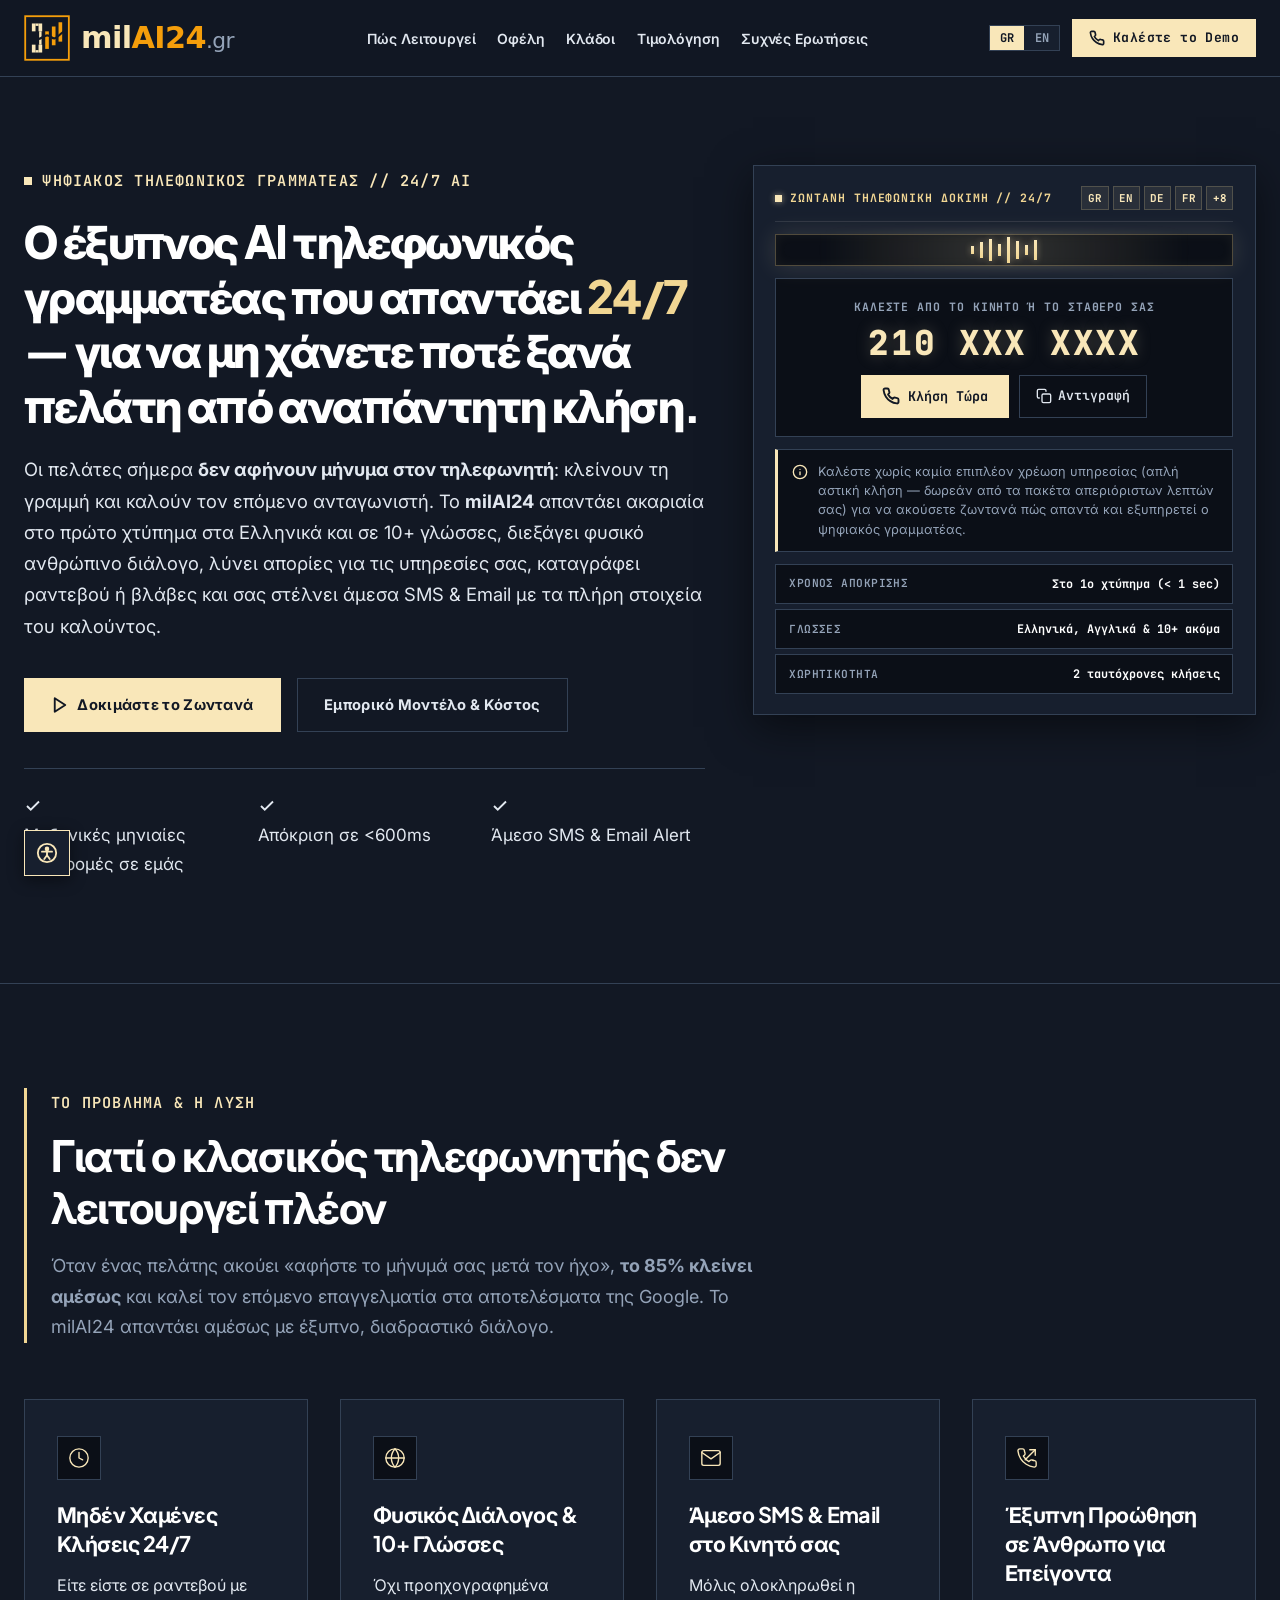
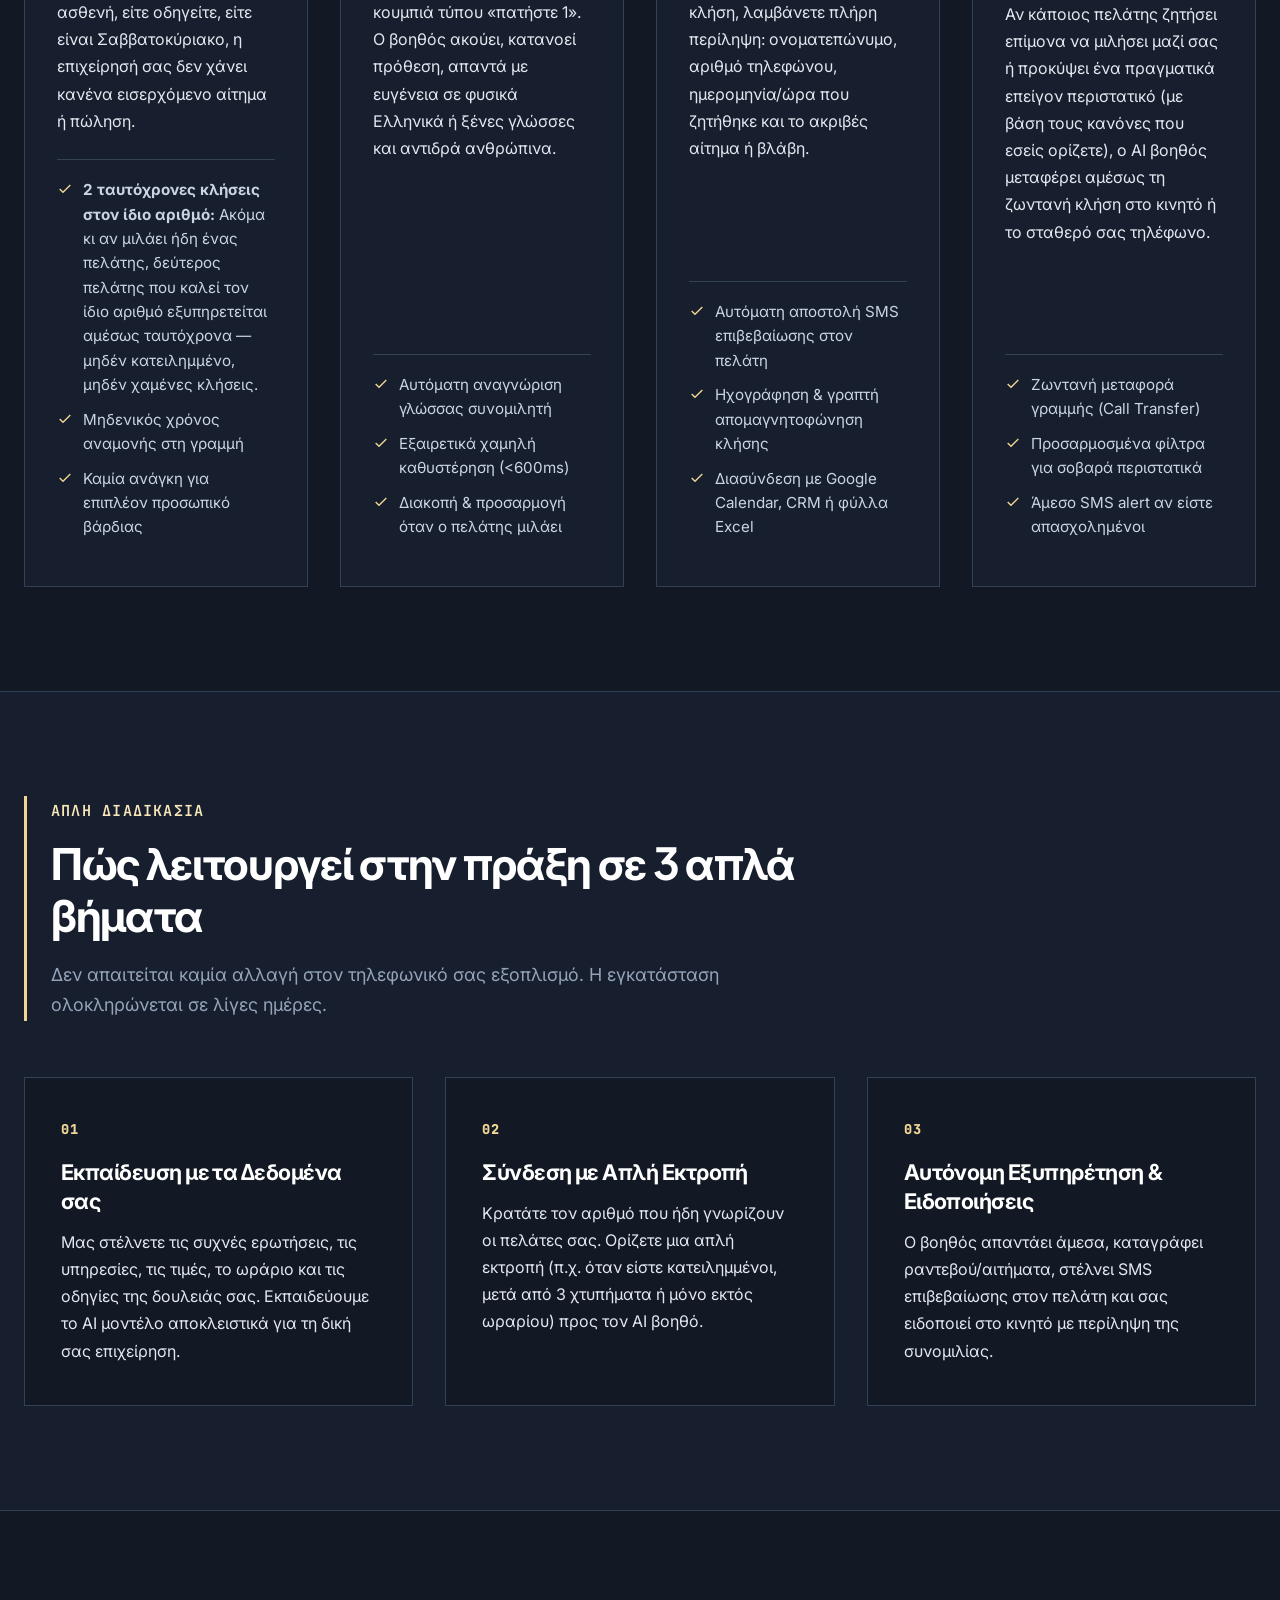
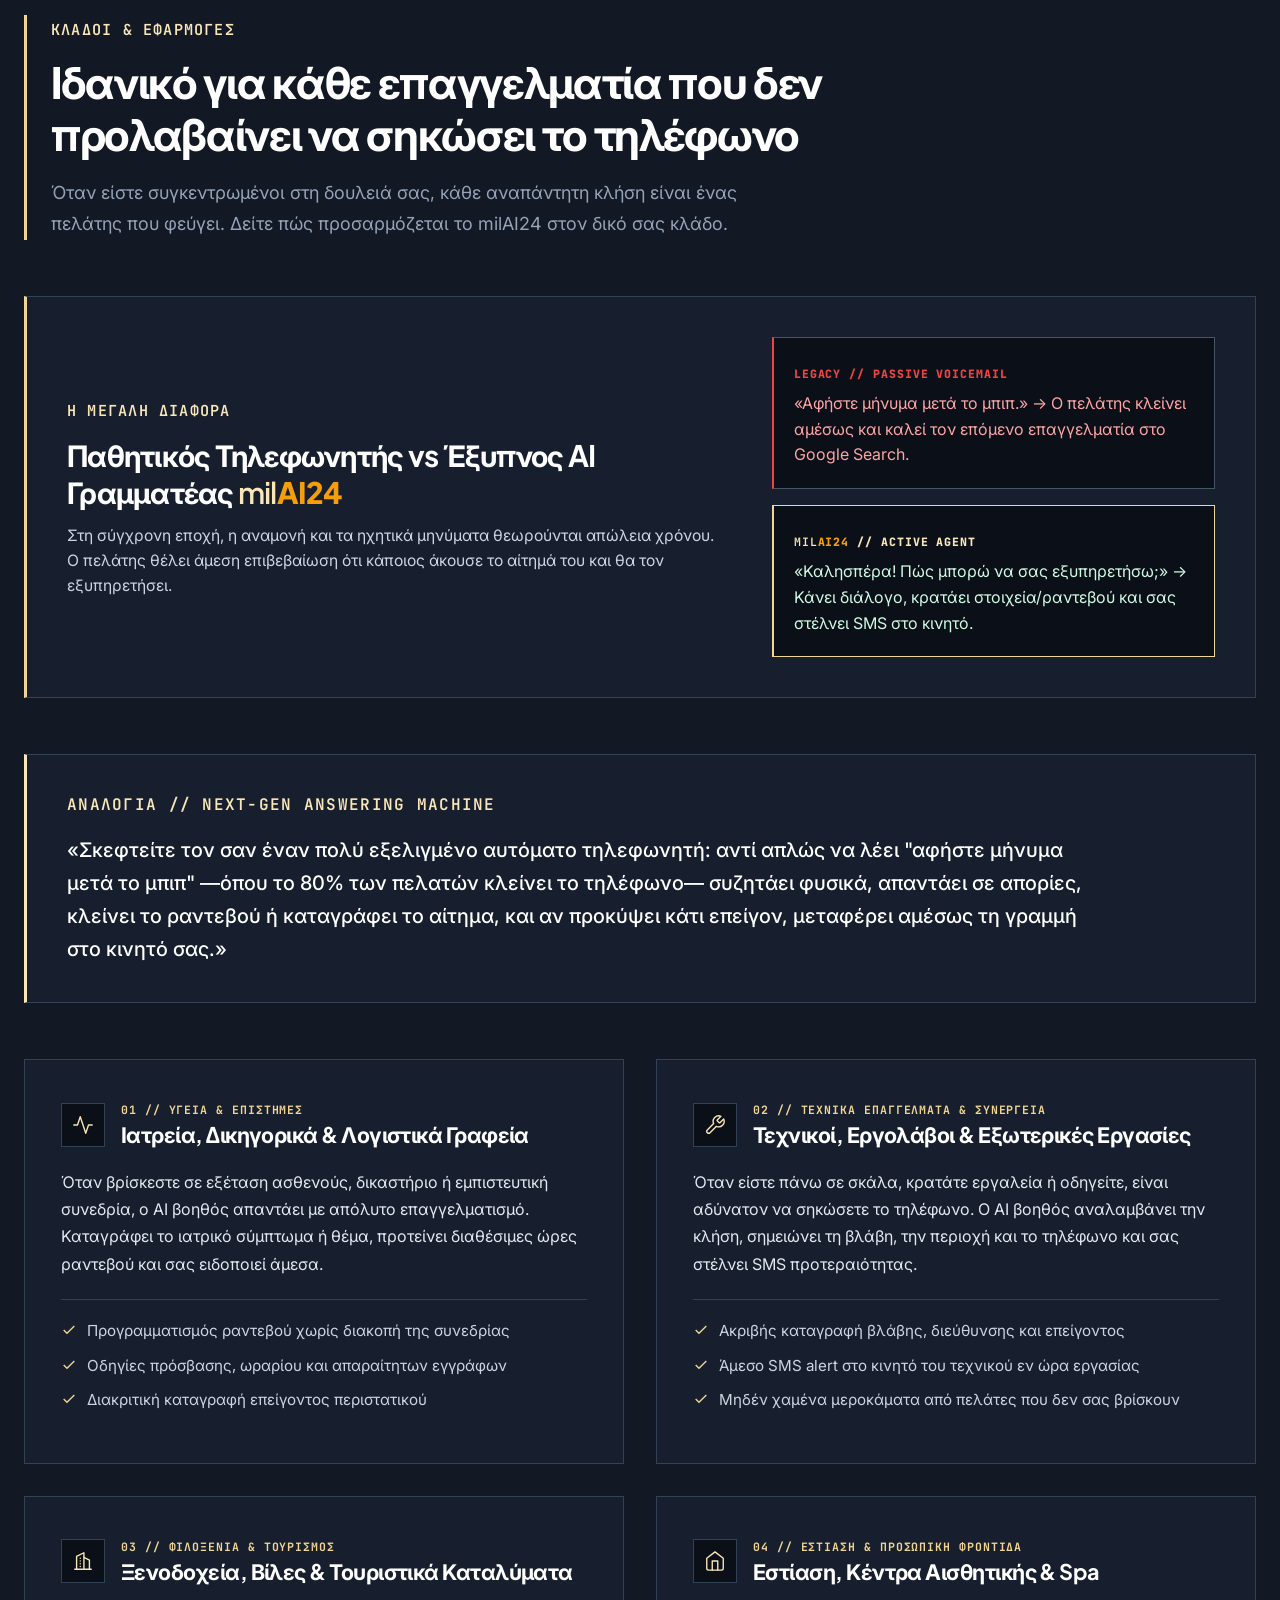
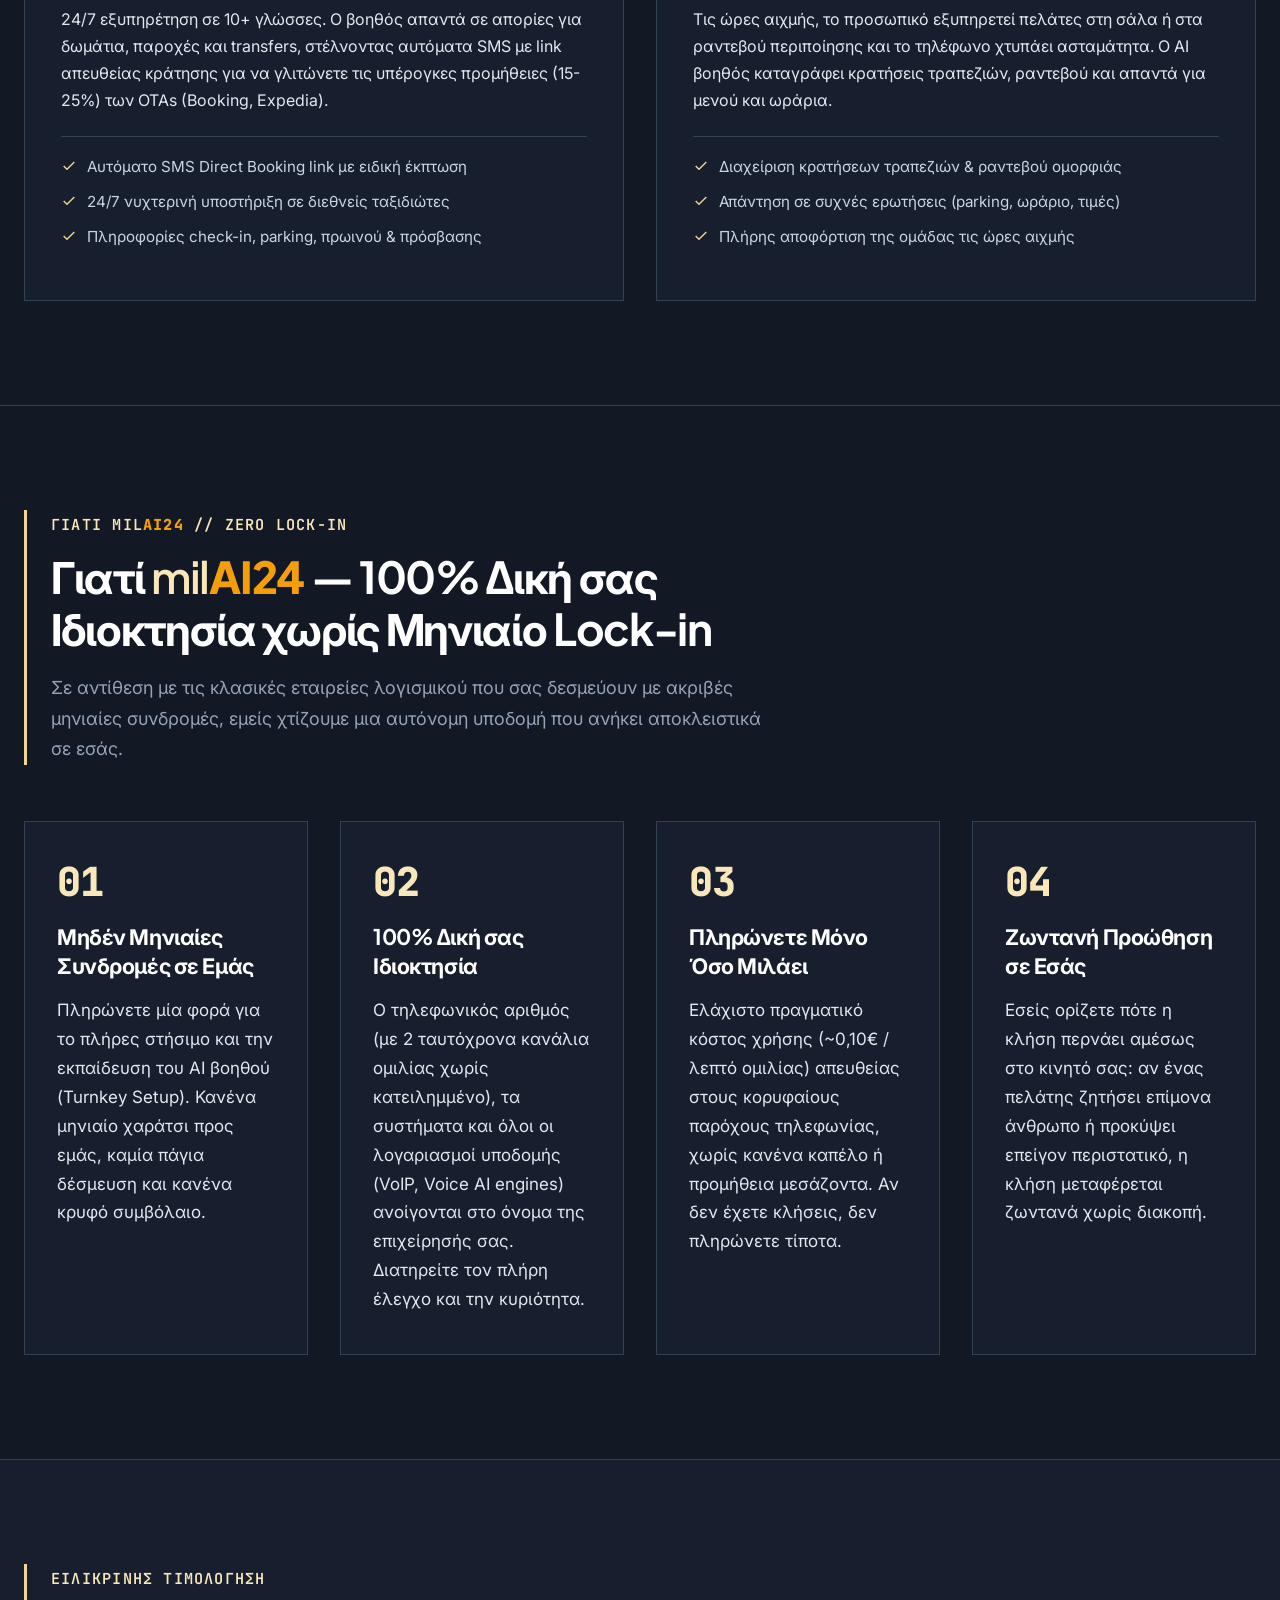
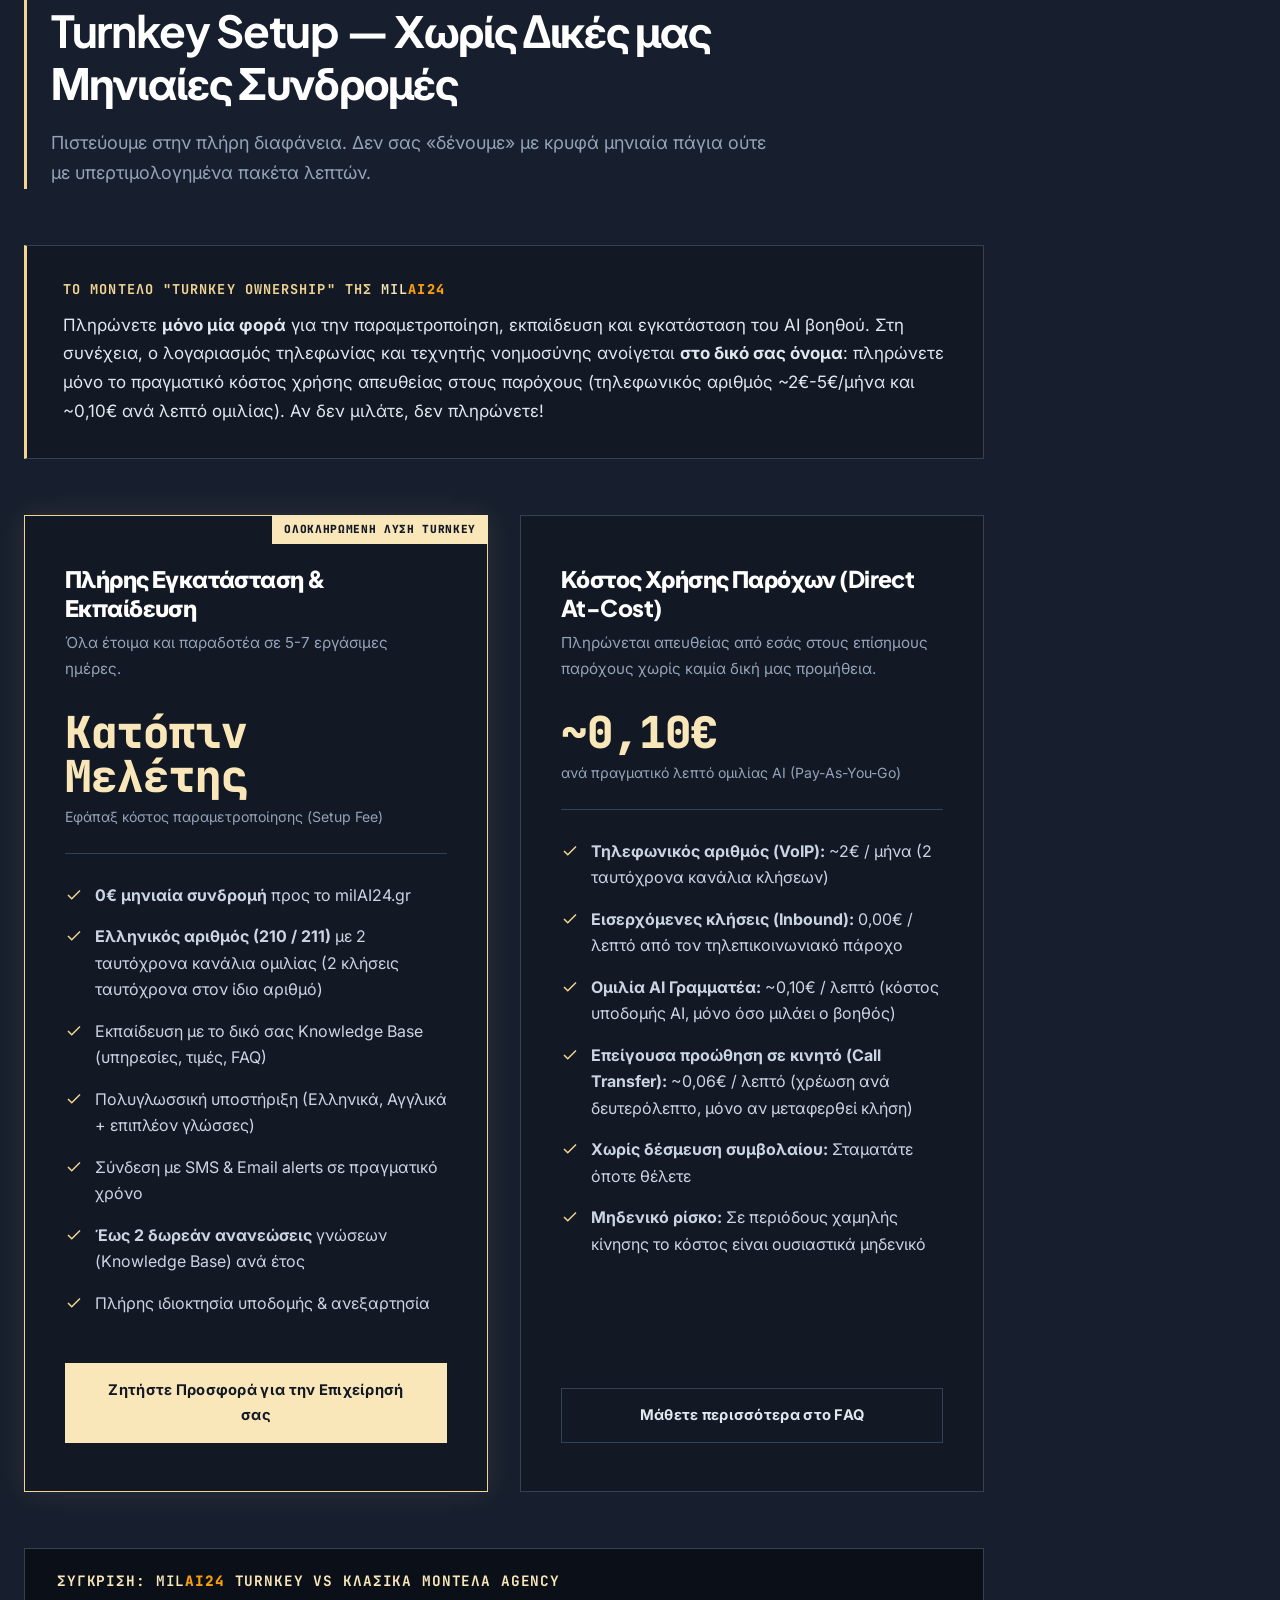
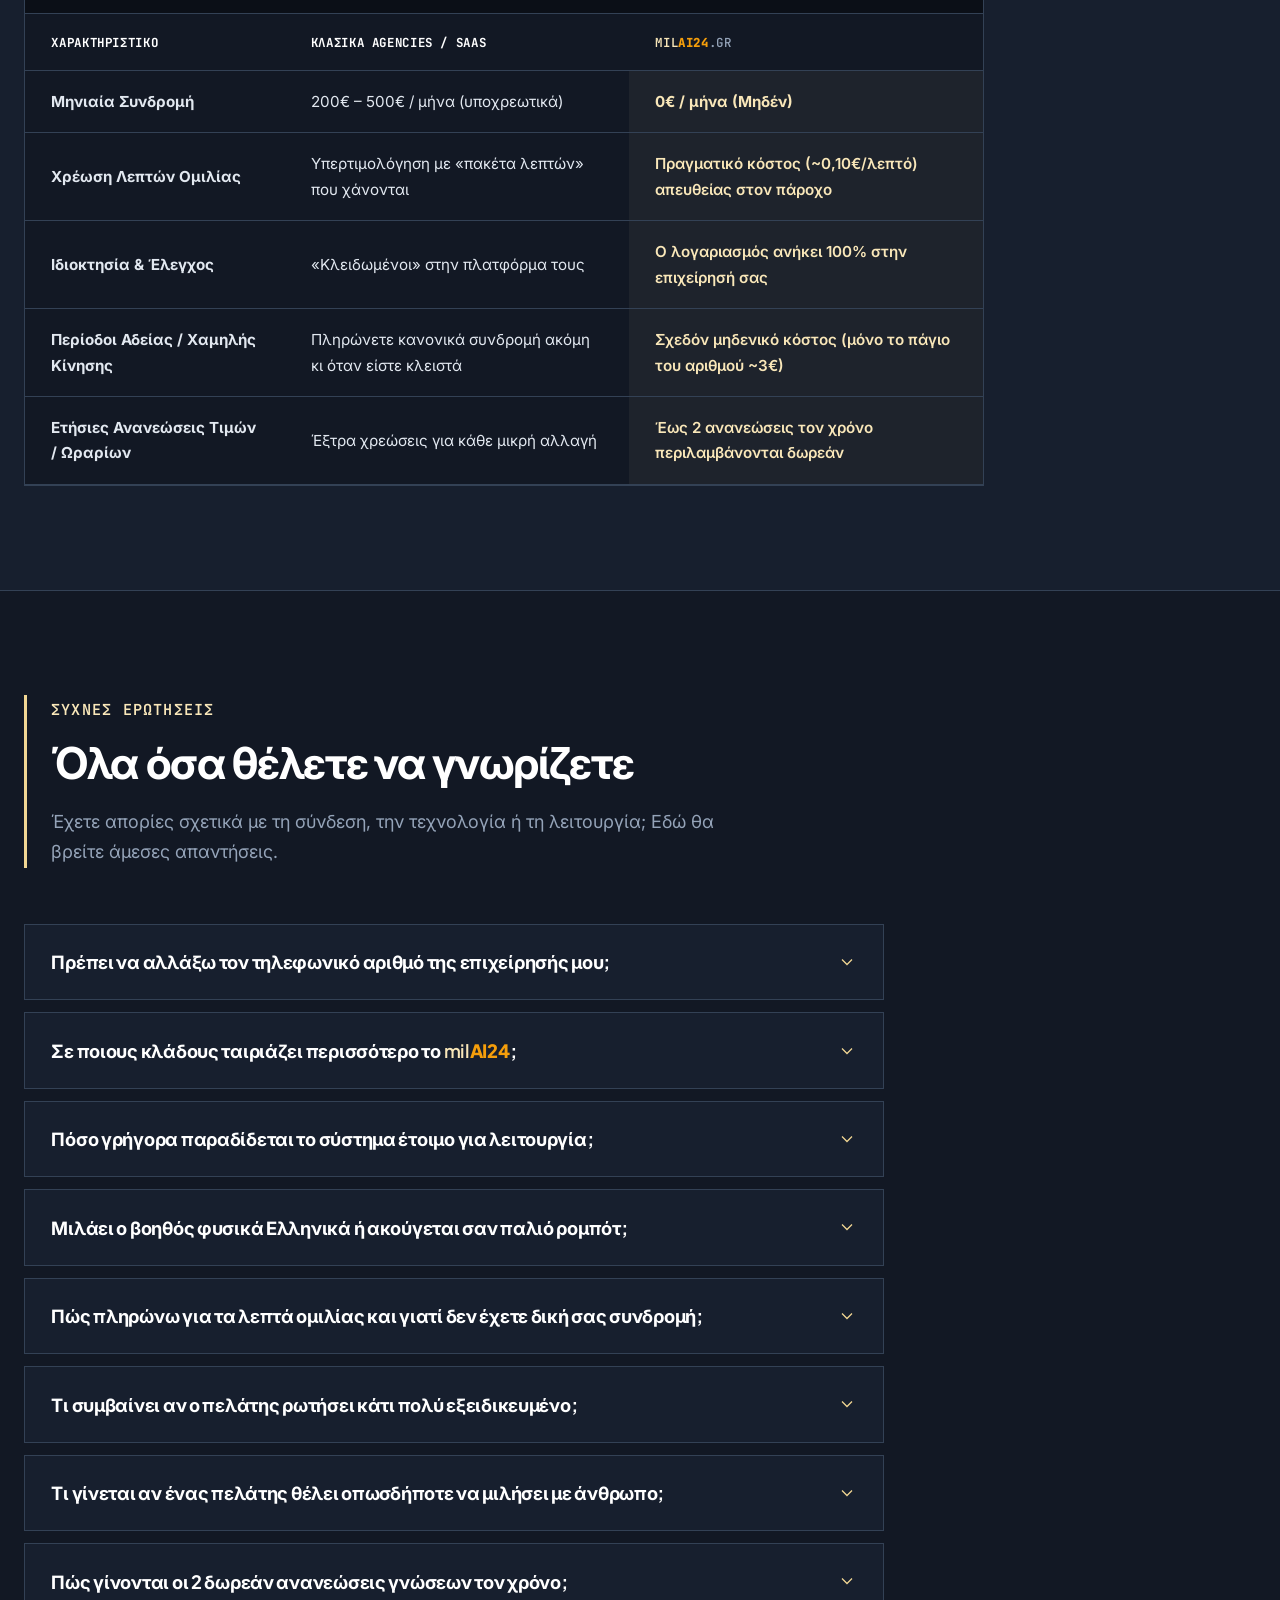
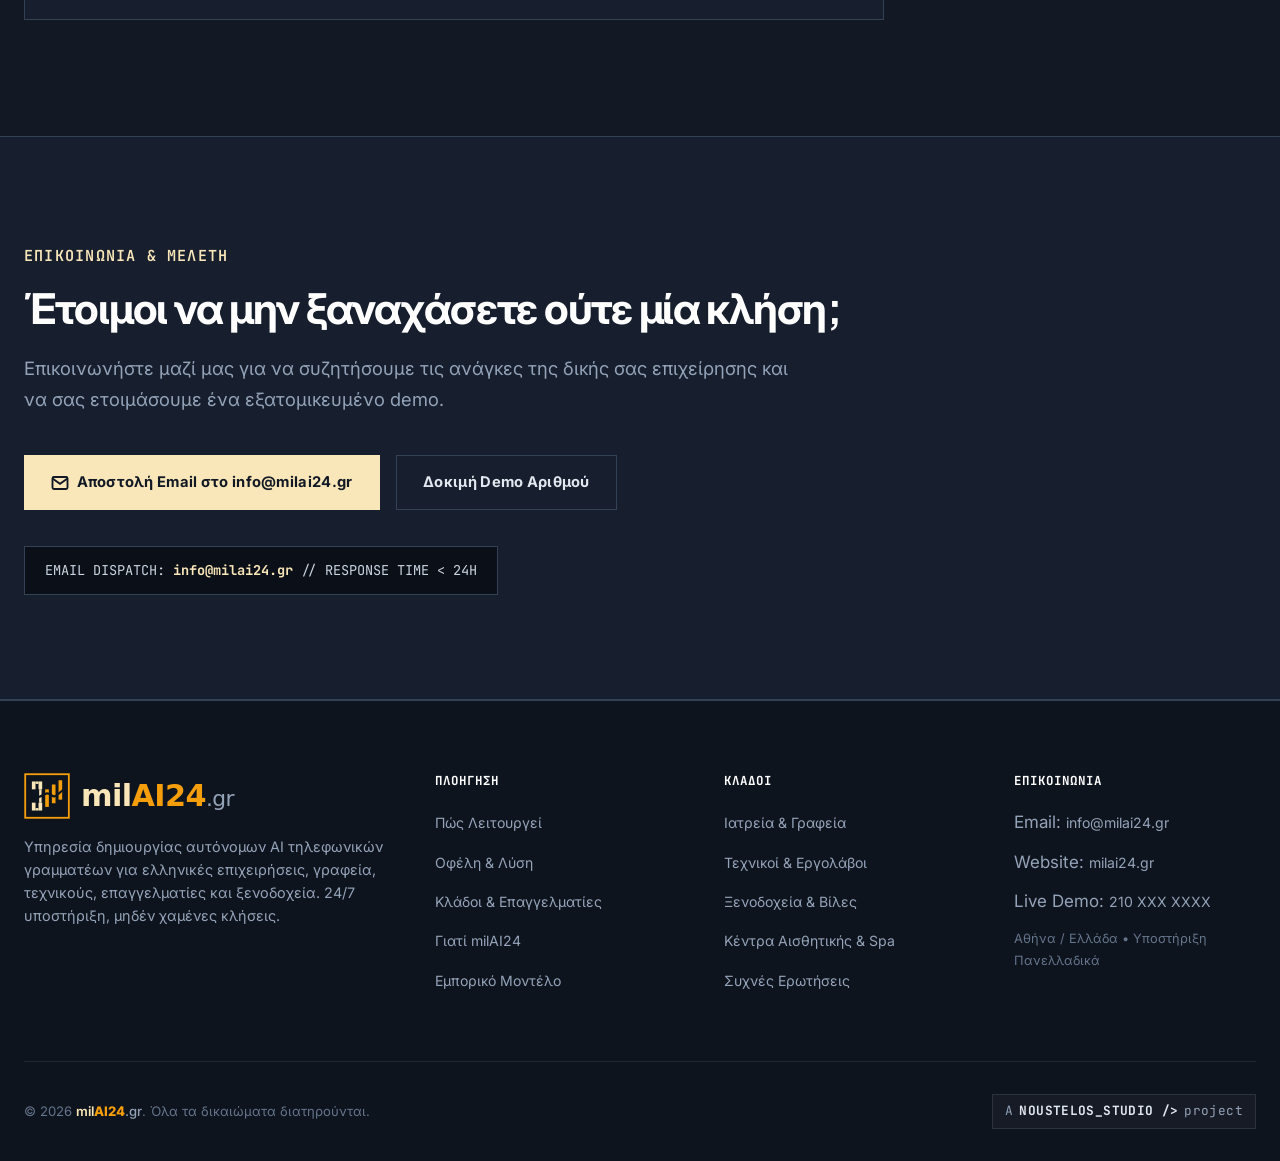
==== commit f4229b76: "feat(brand): upgrade logo and favicon to telephone receiver acoustic pulse SVG" ====
--- a/index.html
+++ b/index.html
@@ -82,7 +82,7 @@
   <header class="site-header">
     <div class="container nav-container">
       <a href="#hero" class="brand-logo" aria-label="milAI24.gr Αρχική">
-        <img src="assets/logo.svg" alt="milAI24.gr Logo" width="210" height="46">
+        <img src="assets/logo.svg" alt="milAI24.gr Logo" width="223" height="46">
       </a>
 
       <nav aria-label="Κεντρικό Μενού">
@@ -995,7 +995,7 @@
         <!-- Col 1: Brand -->
         <div>
           <div class="brand-logo">
-            <img src="assets/logo.svg" alt="milAI24.gr Logo" width="210" height="46">
+            <img src="assets/logo.svg" alt="milAI24.gr Logo" width="223" height="46">
           </div>
           <p class="footer-brand-desc">
             Υπηρεσία δημιουργίας αυτόνομων AI τηλεφωνικών γραμματέων για ελληνικές επιχειρήσεις, γραφεία, τεχνικούς, επαγγελματίες και ξενοδοχεία. 24/7 υποστήριξη, μηδέν χαμένες κλήσεις.
--- a/css/styles.css
+++ b/css/styles.css
@@ -2116,8 +2116,13 @@
   flex-direction: column;
 }
 
+.a11y-panel.is-open,
 .a11y-panel:not([hidden]) {
-  display: flex;
+  display: flex !important;
+}
+
+.a11y-panel[hidden] {
+  display: none !important;
 }
 
 .a11y-panel-header {
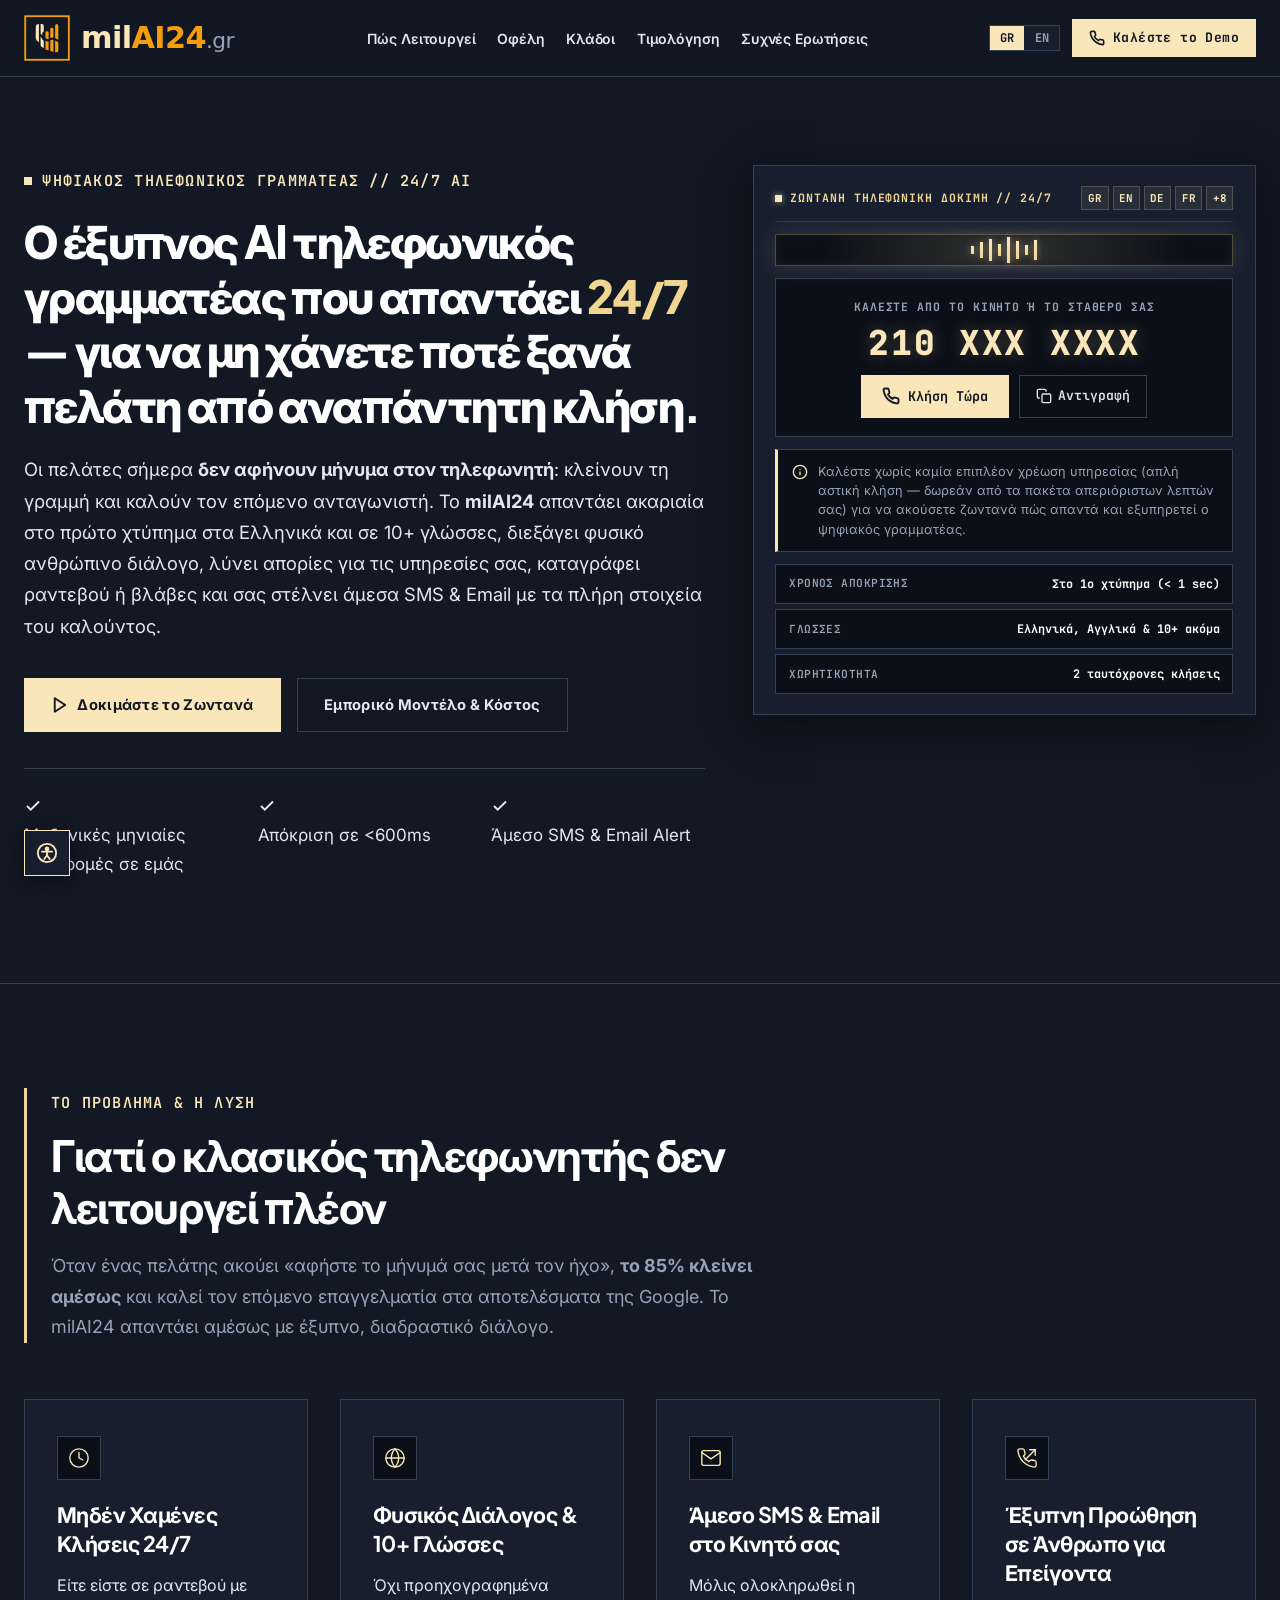
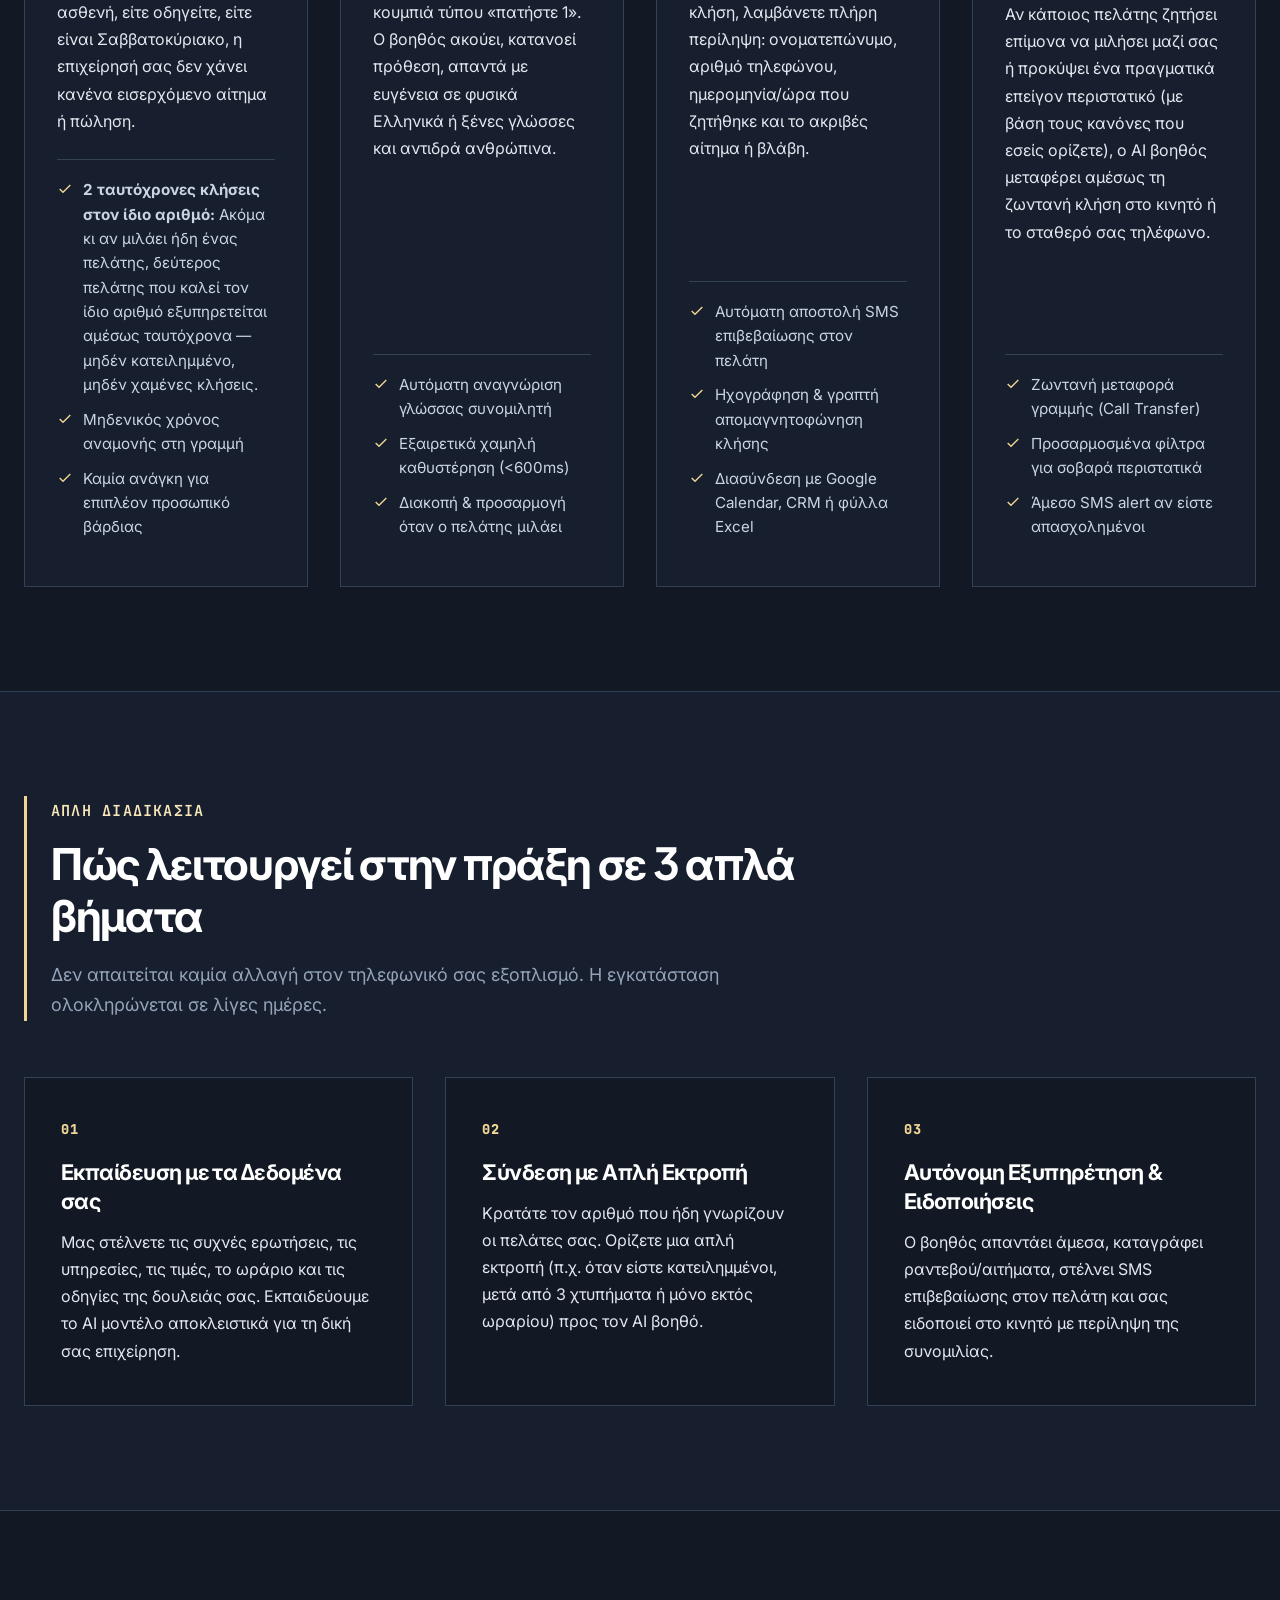
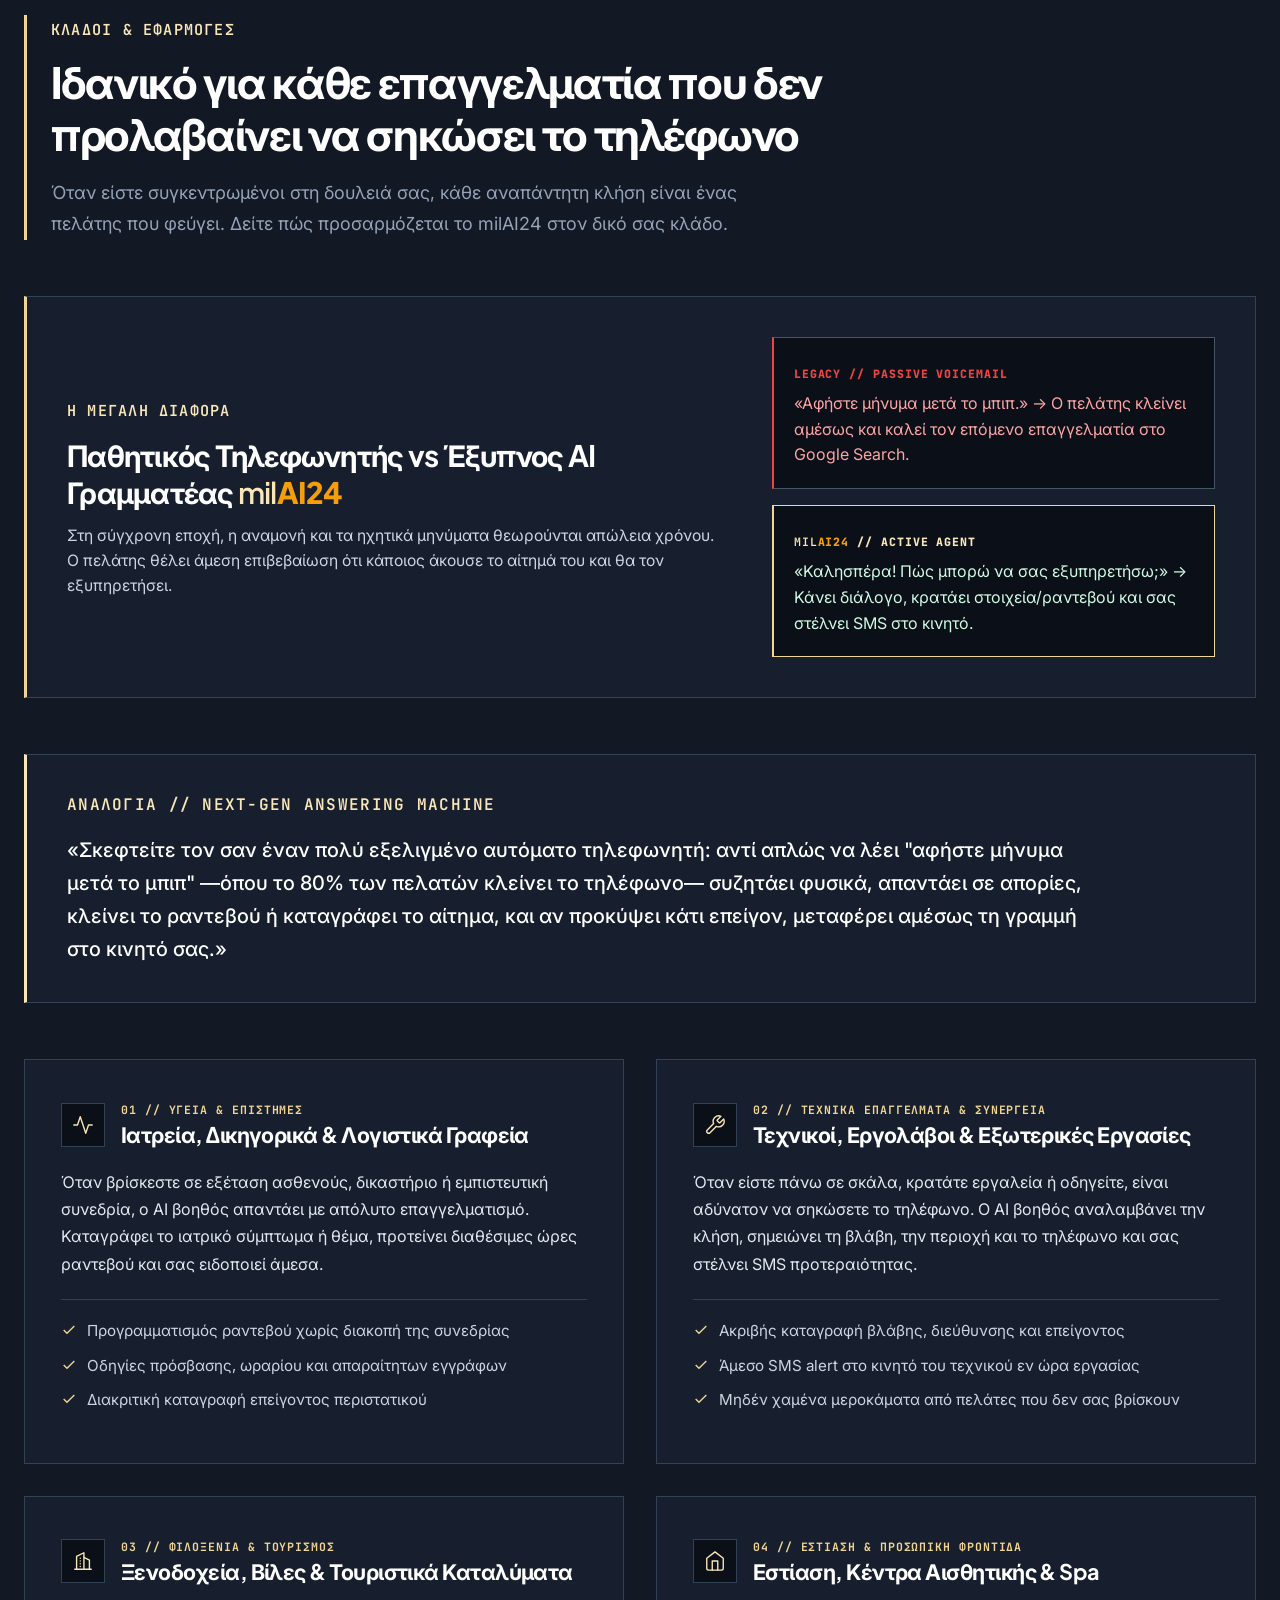
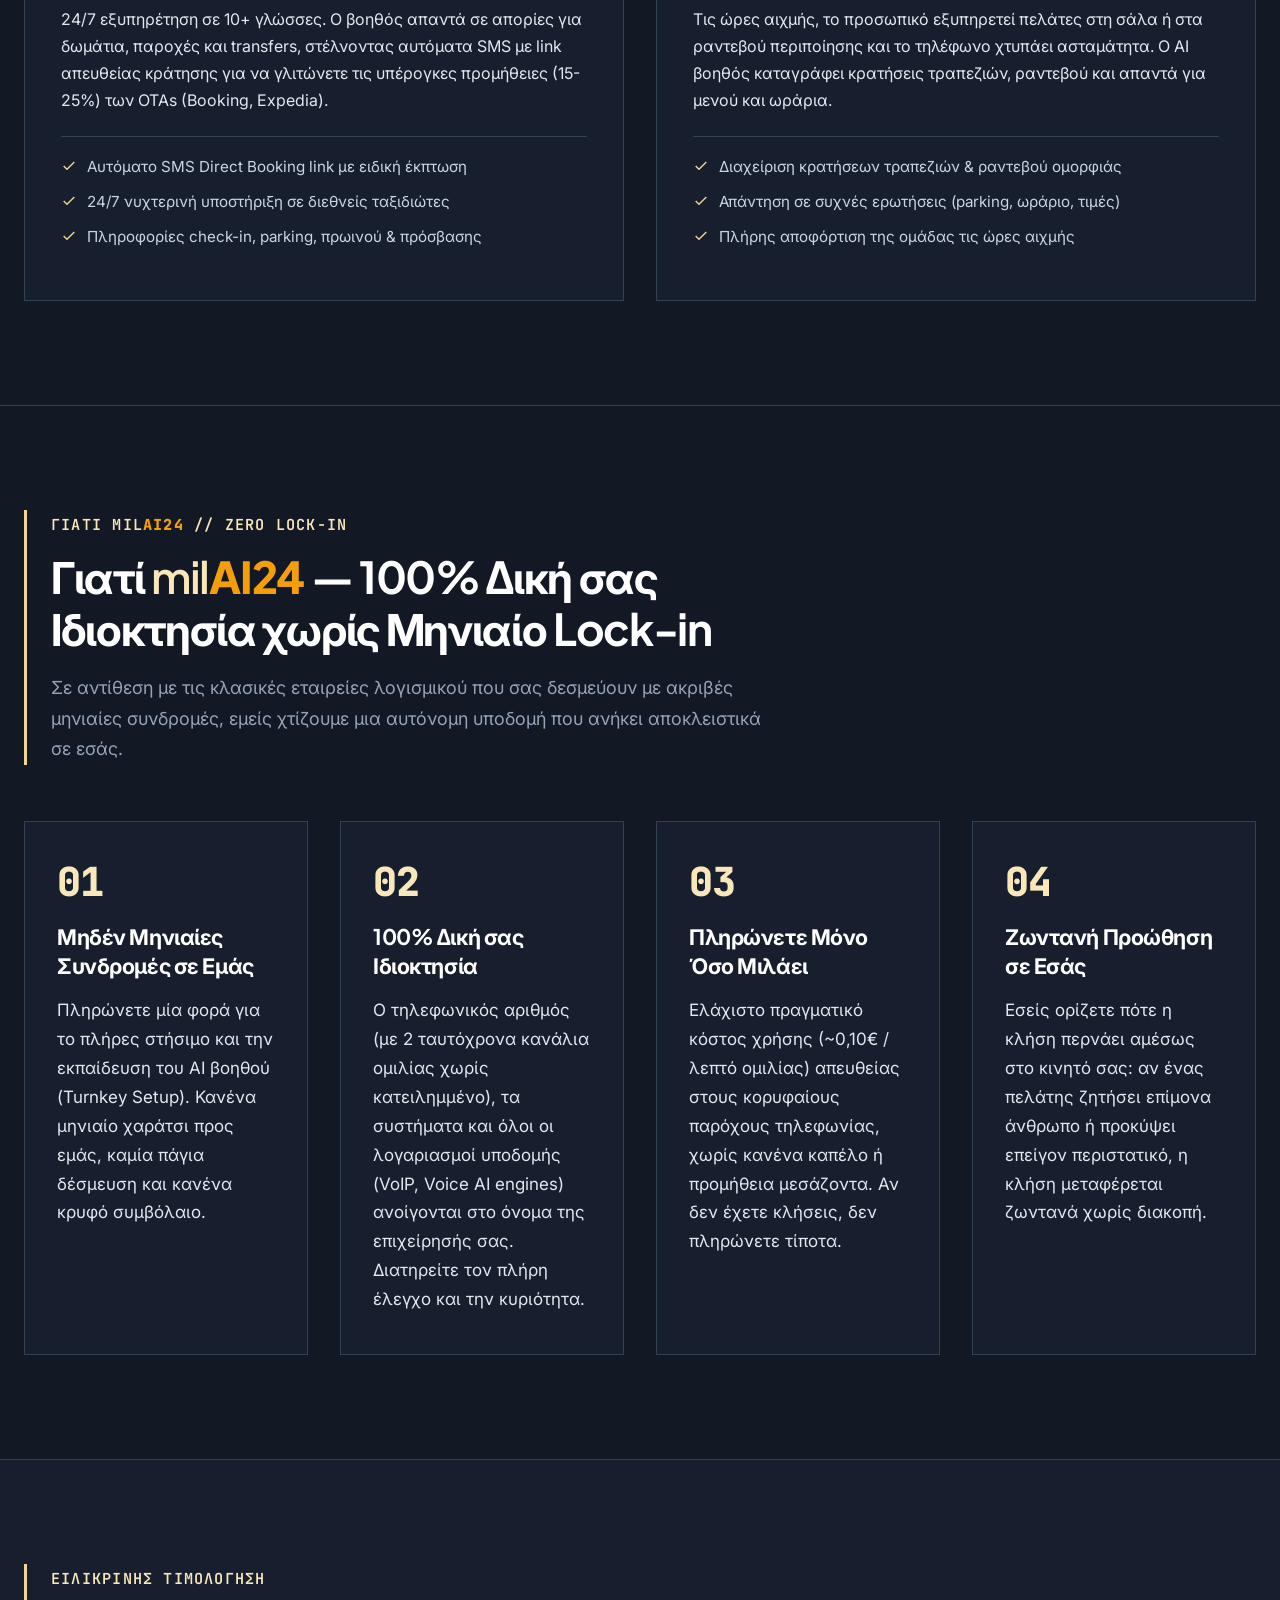
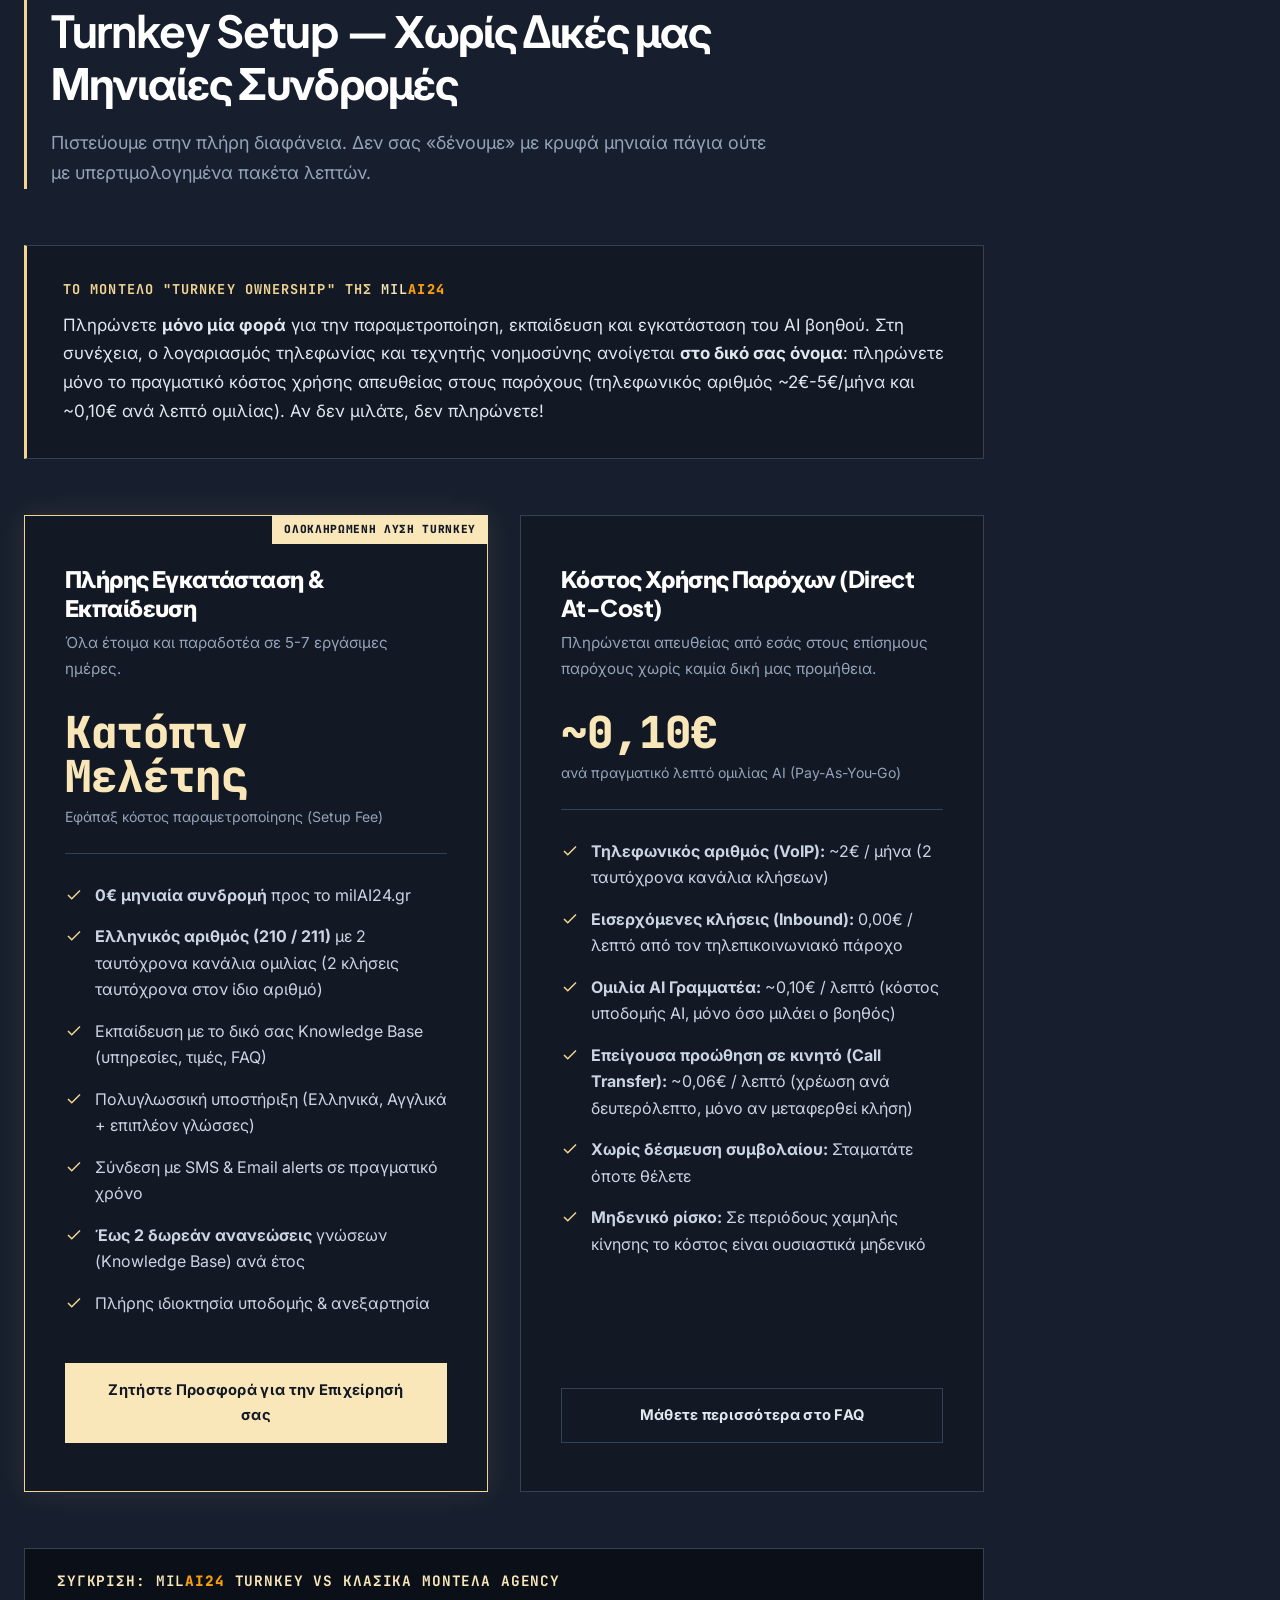
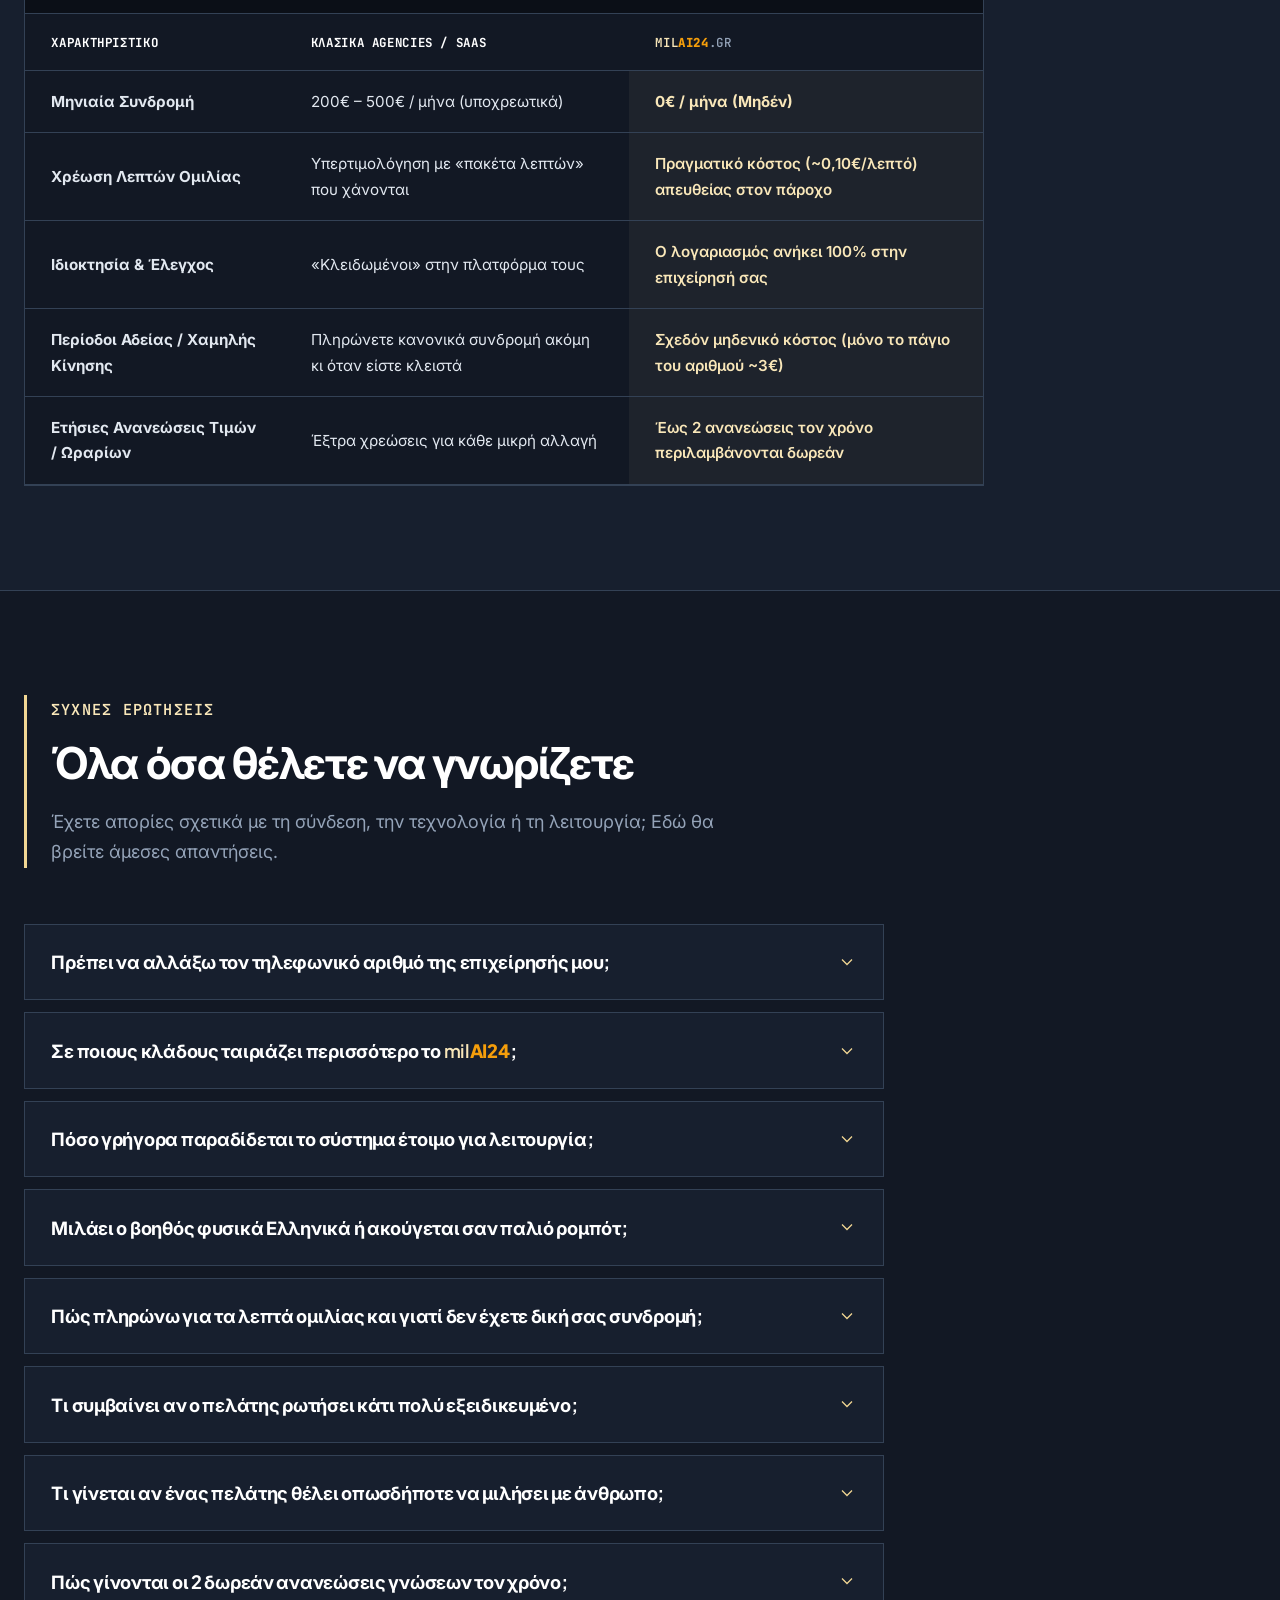
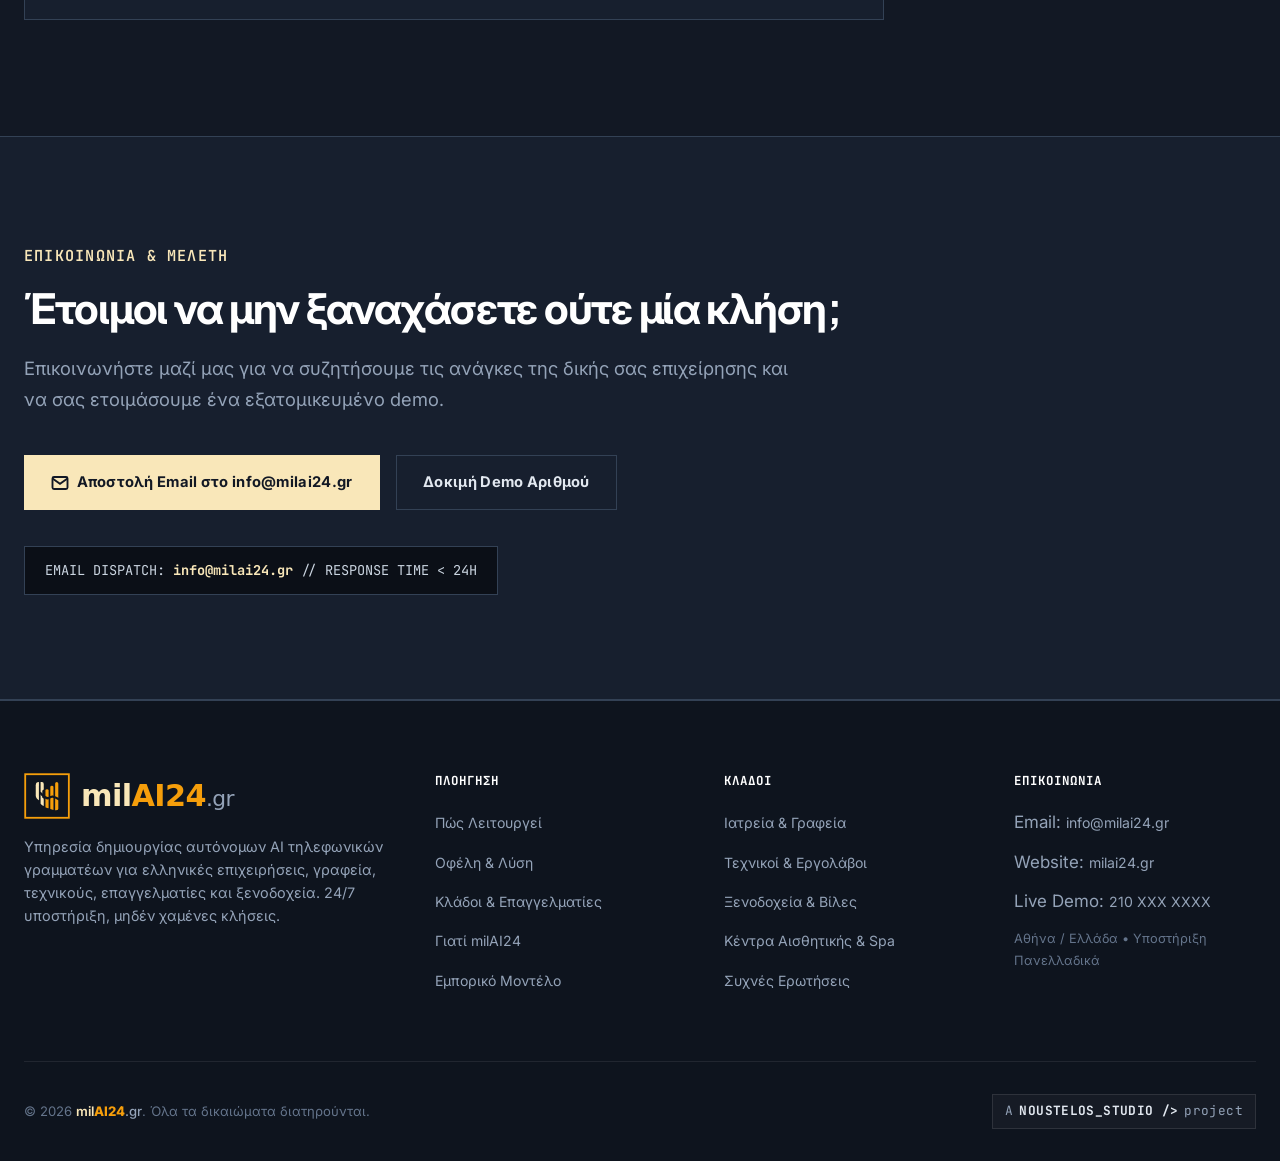
==== commit d850e312: "fix(brand): refine telephone receiver Bezier curves in logo SVG" ====
--- a/index.html
+++ b/index.html
@@ -26,7 +26,7 @@
   <meta property="og:url" content="https://milai24.gr/">
   <meta property="og:title" content="milAI24.gr — Έξυπνος AI Τηλεφωνικός Γραμματέας 24/7">
   <meta property="og:description" content="Οι πελάτες δεν αφήνουν μήνυμα στον τηλεφωνητή — παίρνουν τον επόμενο. Το milAI24 απαντάει άμεσα 24/7, κάνει κανονικό διάλογο και σας στέλνει SMS/Email με τα στοιχεία του πελάτη.">
-  <meta property="og:image" content="https://milai24.gr/assets/og-image.svg">
+  <meta property="og:image" content="https://milai24.gr/assets/og-image.svg?v=2.4.0">
   <meta property="og:locale" content="el_GR">
   <meta property="og:locale:alternate" content="en_US">
 
@@ -35,10 +35,10 @@
   <meta property="twitter:url" content="https://milai24.gr/">
   <meta property="twitter:title" content="milAI24.gr — AI Τηλεφωνικός Γραμματέας για κάθε Επαγγελματία">
   <meta property="twitter:description" content="Μηδέν χαμένες κλήσεις σε ώρες αιχμής ή εκτός ωραρίου. Turnkey setup, 0€ δικές μας μηνιαίες συνδρομές, απόκριση σε <600ms.">
-  <meta property="twitter:image" content="https://milai24.gr/assets/og-image.svg">
+  <meta property="twitter:image" content="https://milai24.gr/assets/og-image.svg?v=2.4.0">
 
   <!-- Favicon & App Icons -->
-  <link rel="icon" type="image/svg+xml" href="assets/favicon.svg">
+  <link rel="icon" type="image/svg+xml" href="assets/favicon.svg?v=2.4.0">
   <meta name="theme-color" content="#121824">
 
   <!-- Google Fonts: Plus Jakarta Sans, Inter & JetBrains Mono -->
@@ -68,7 +68,7 @@
       "@type": "Organization",
       "name": "milAI24.gr",
       "url": "https://milai24.gr",
-      "logo": "https://milai24.gr/assets/logo.svg",
+      "logo": "https://milai24.gr/assets/logo.svg?v=2.4.0",
       "email": "info@milai24.gr"
     }
   }
@@ -82,7 +82,7 @@
   <header class="site-header">
     <div class="container nav-container">
       <a href="#hero" class="brand-logo" aria-label="milAI24.gr Αρχική">
-        <img src="assets/logo.svg" alt="milAI24.gr Logo" width="223" height="46">
+        <img src="assets/logo.svg?v=2.4.0" alt="milAI24.gr Logo" width="223" height="46">
       </a>
 
       <nav aria-label="Κεντρικό Μενού">
@@ -995,7 +995,7 @@
         <!-- Col 1: Brand -->
         <div>
           <div class="brand-logo">
-            <img src="assets/logo.svg" alt="milAI24.gr Logo" width="223" height="46">
+            <img src="assets/logo.svg?v=2.4.0" alt="milAI24.gr Logo" width="223" height="46">
           </div>
           <p class="footer-brand-desc">
             Υπηρεσία δημιουργίας αυτόνομων AI τηλεφωνικών γραμματέων για ελληνικές επιχειρήσεις, γραφεία, τεχνικούς, επαγγελματίες και ξενοδοχεία. 24/7 υποστήριξη, μηδέν χαμένες κλήσεις.
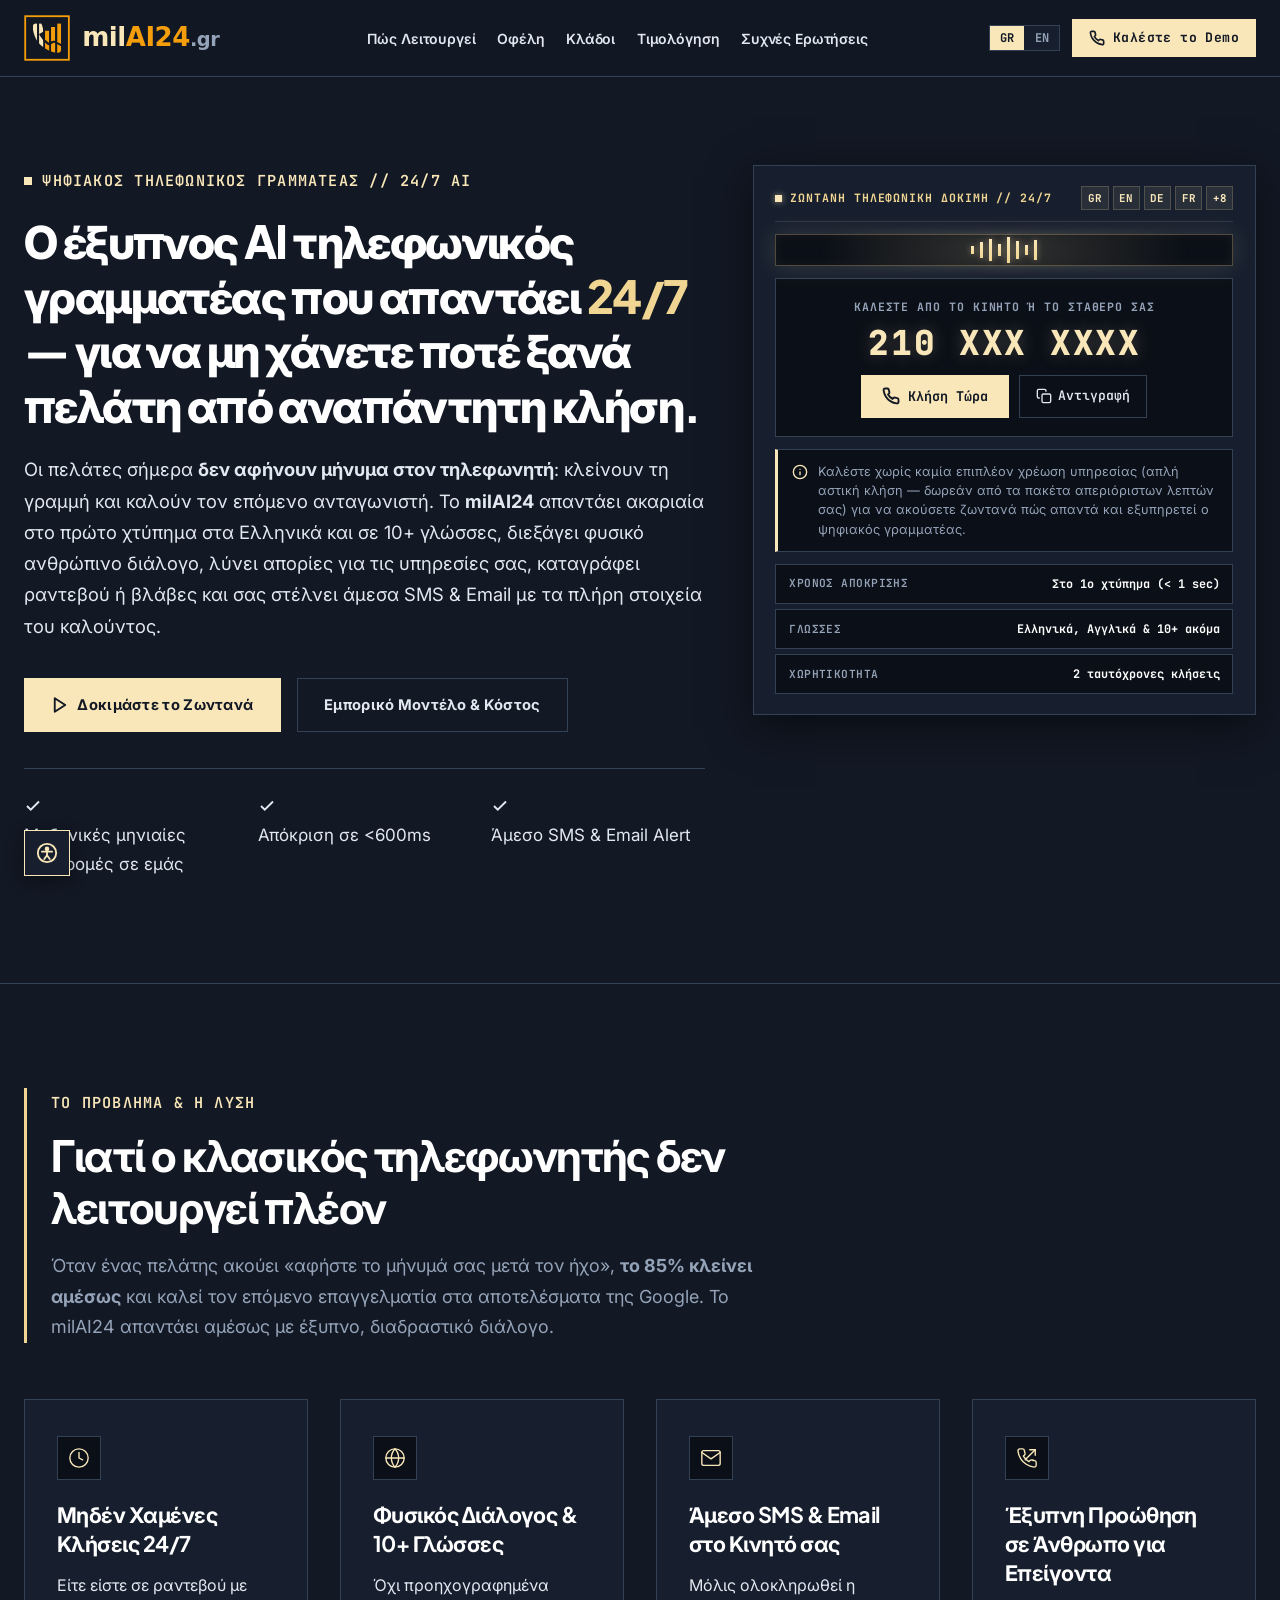
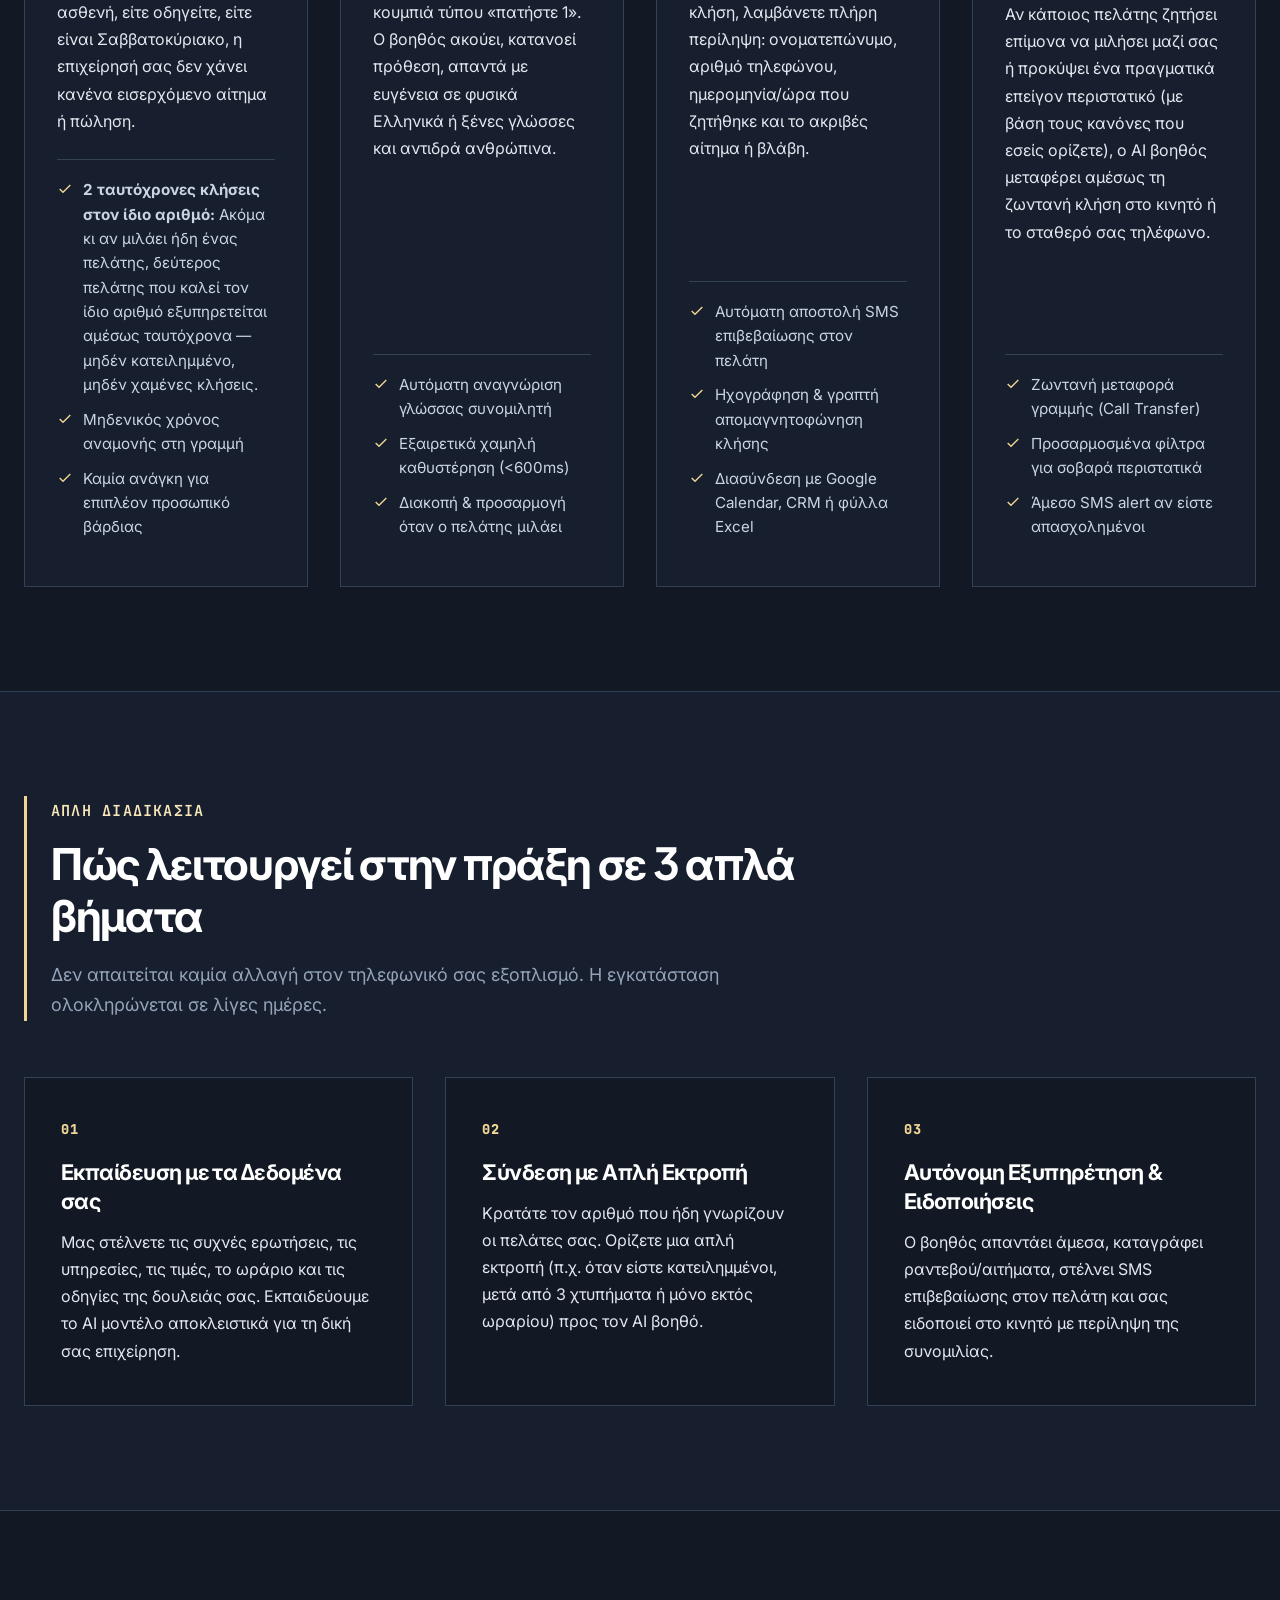
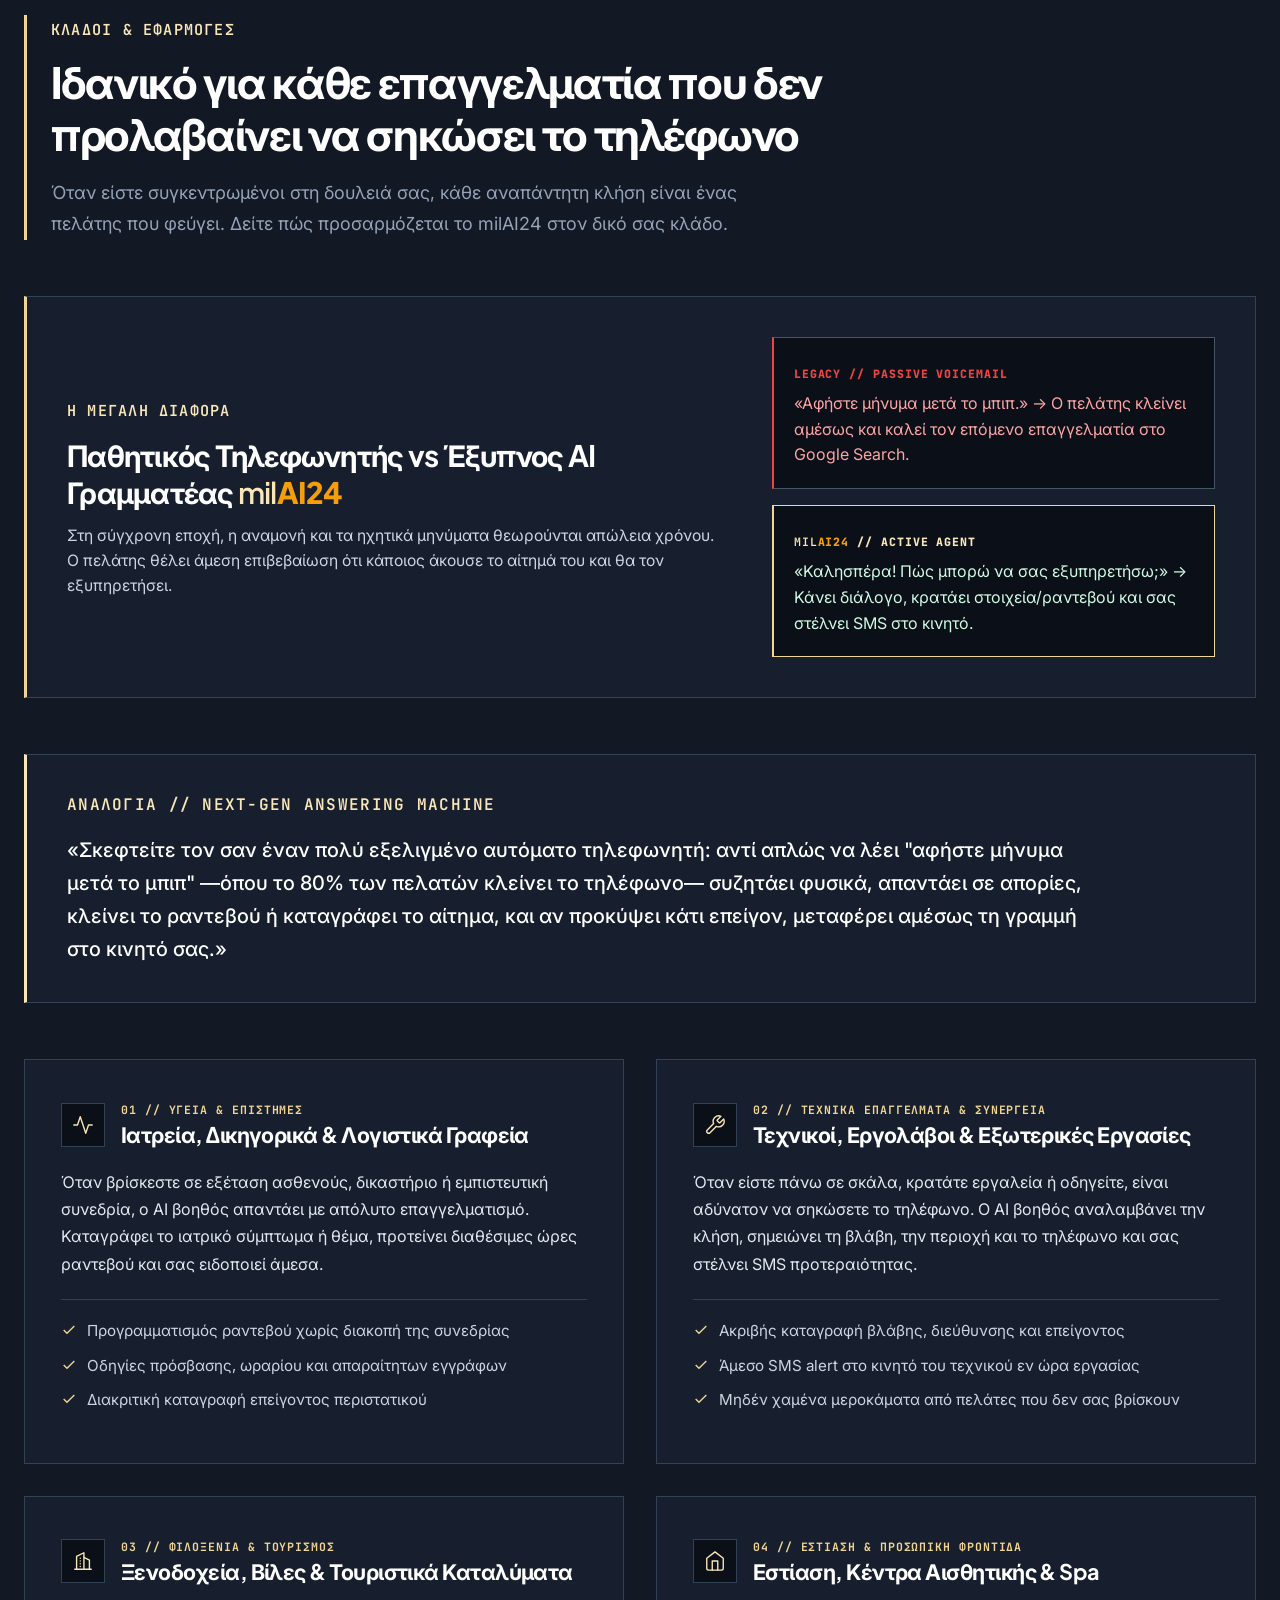
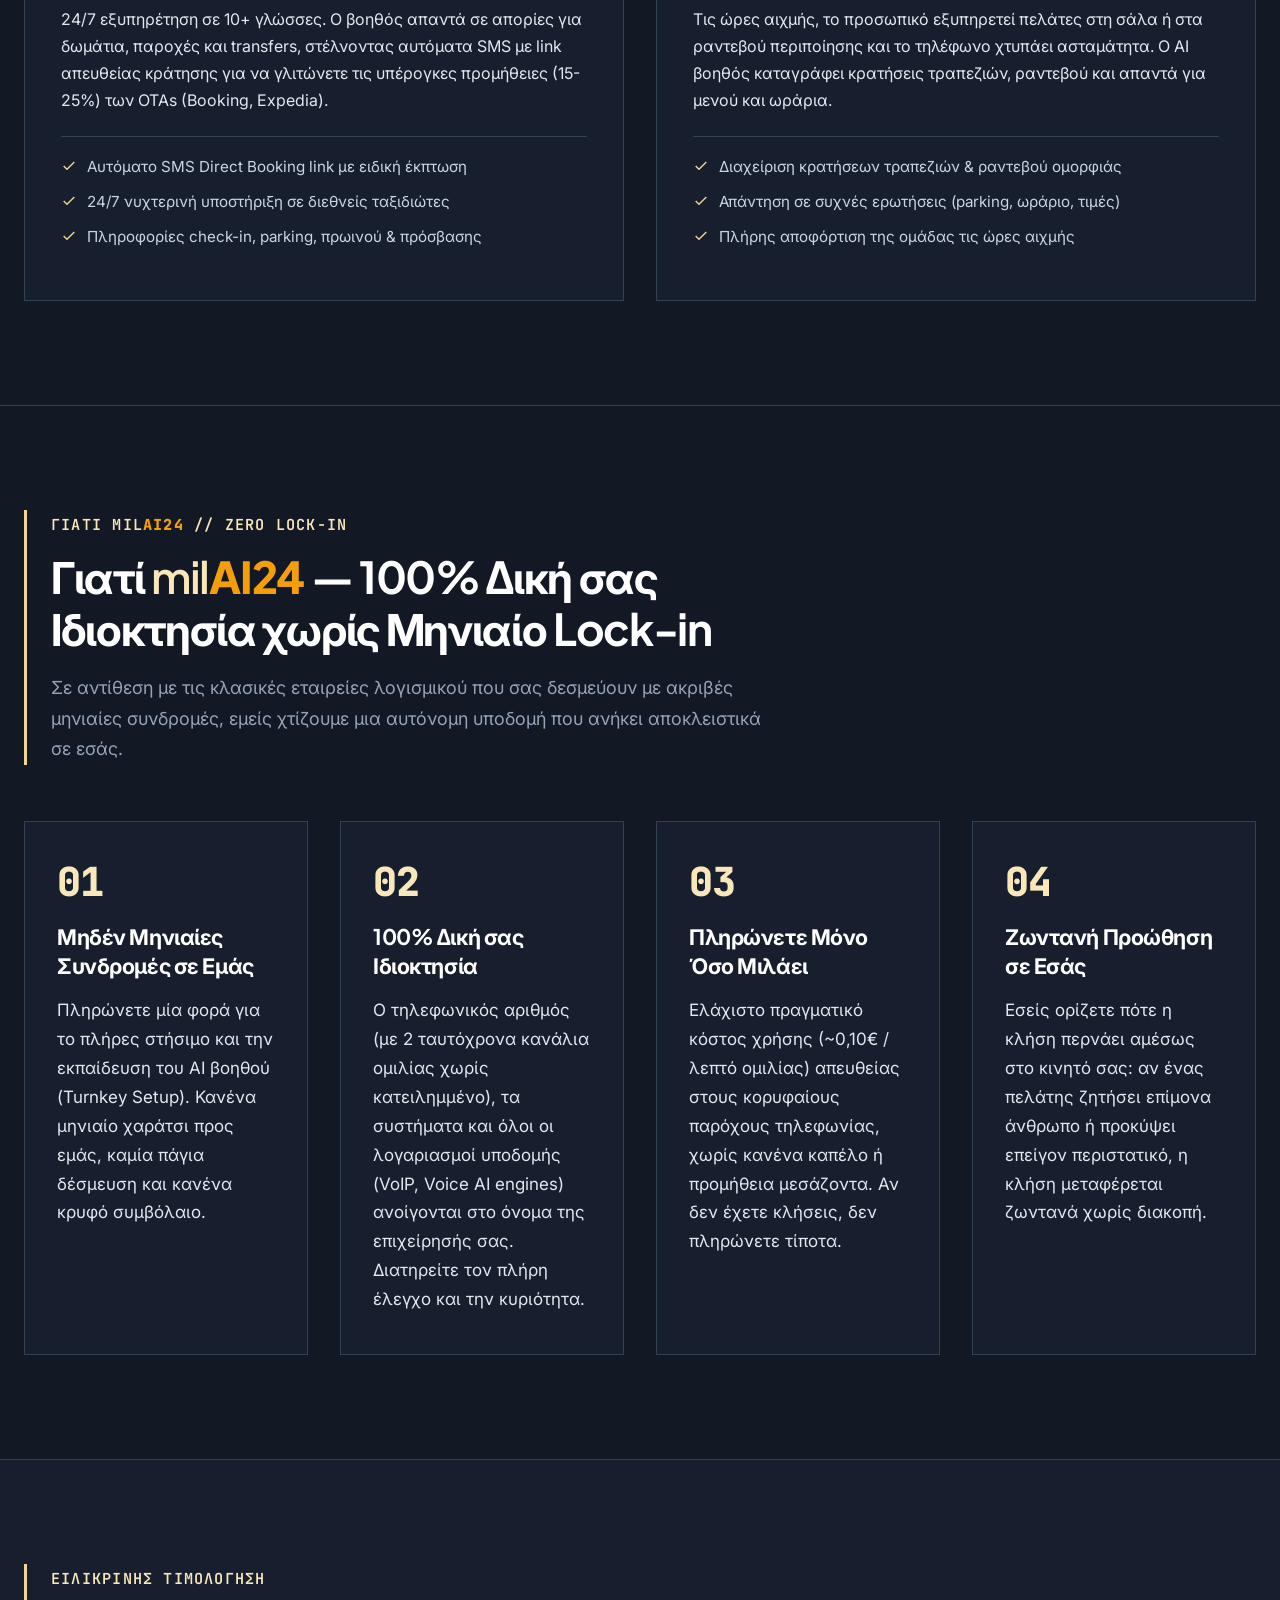
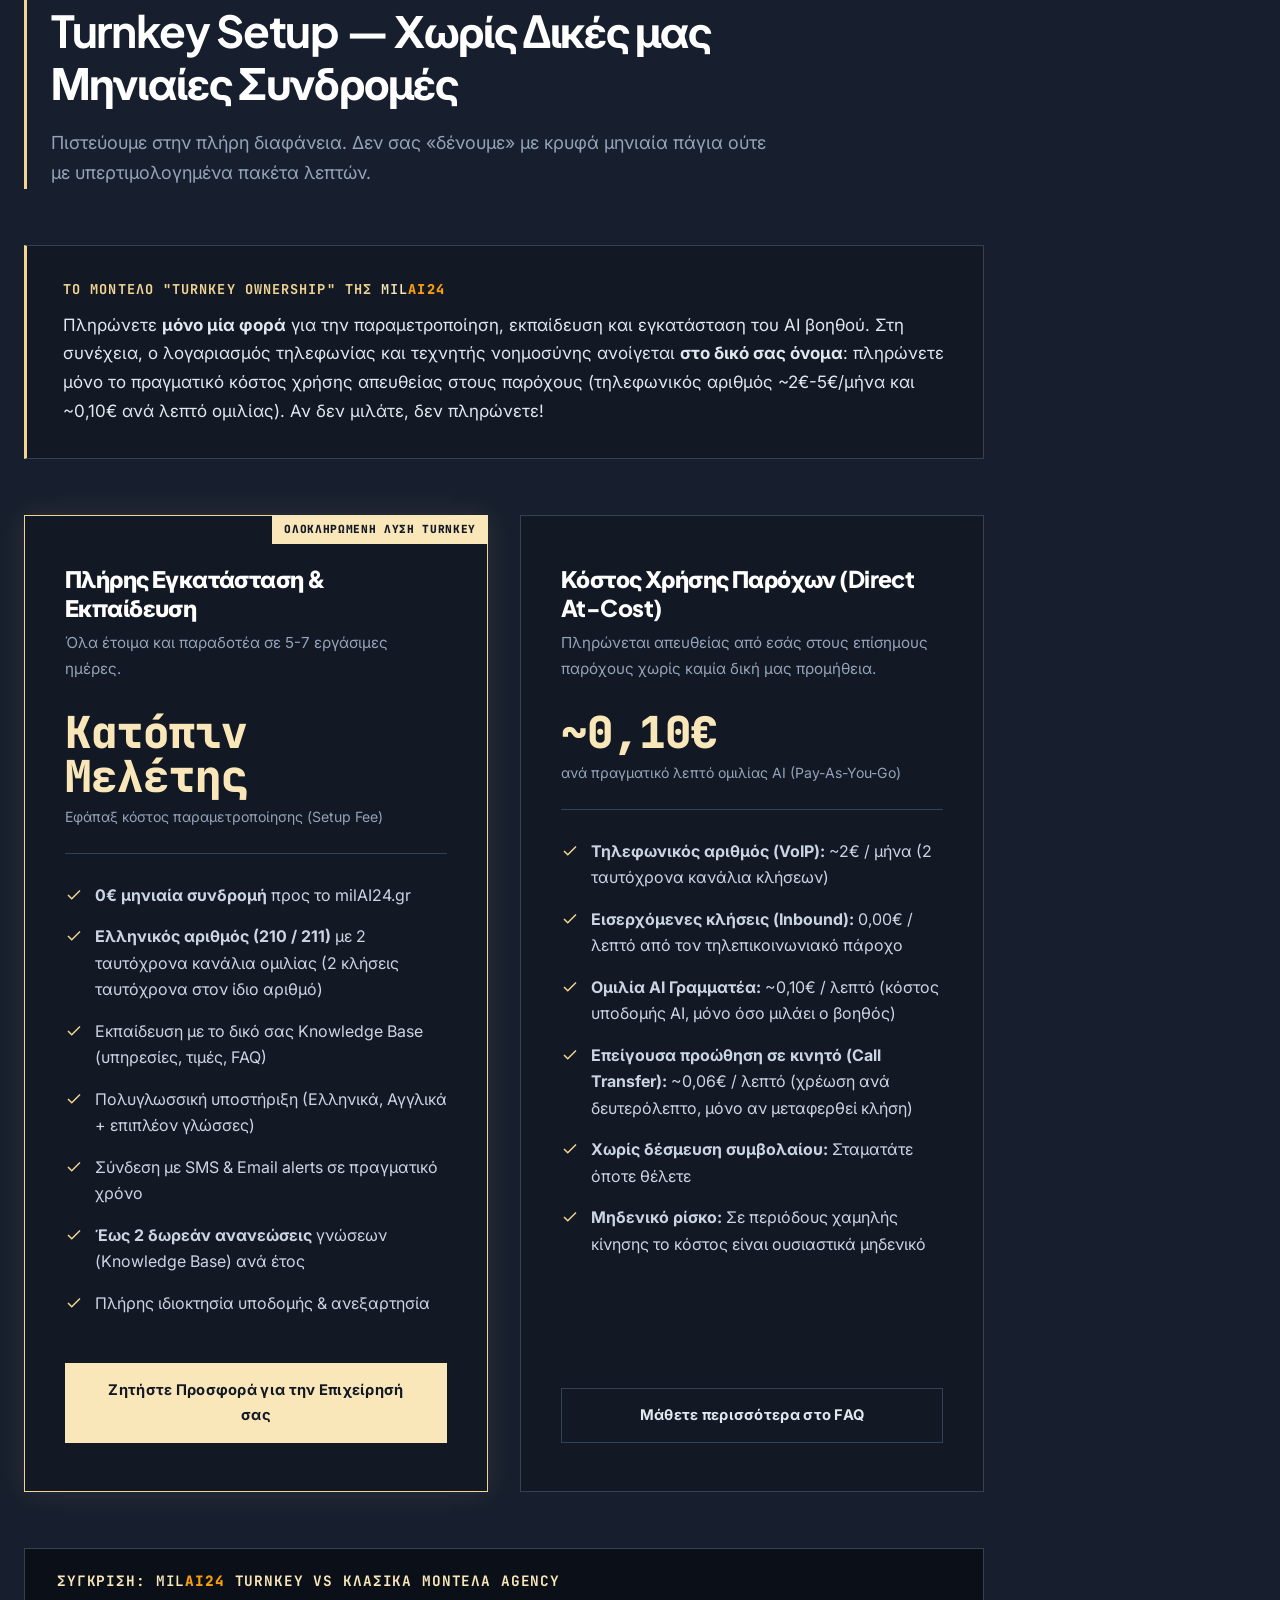
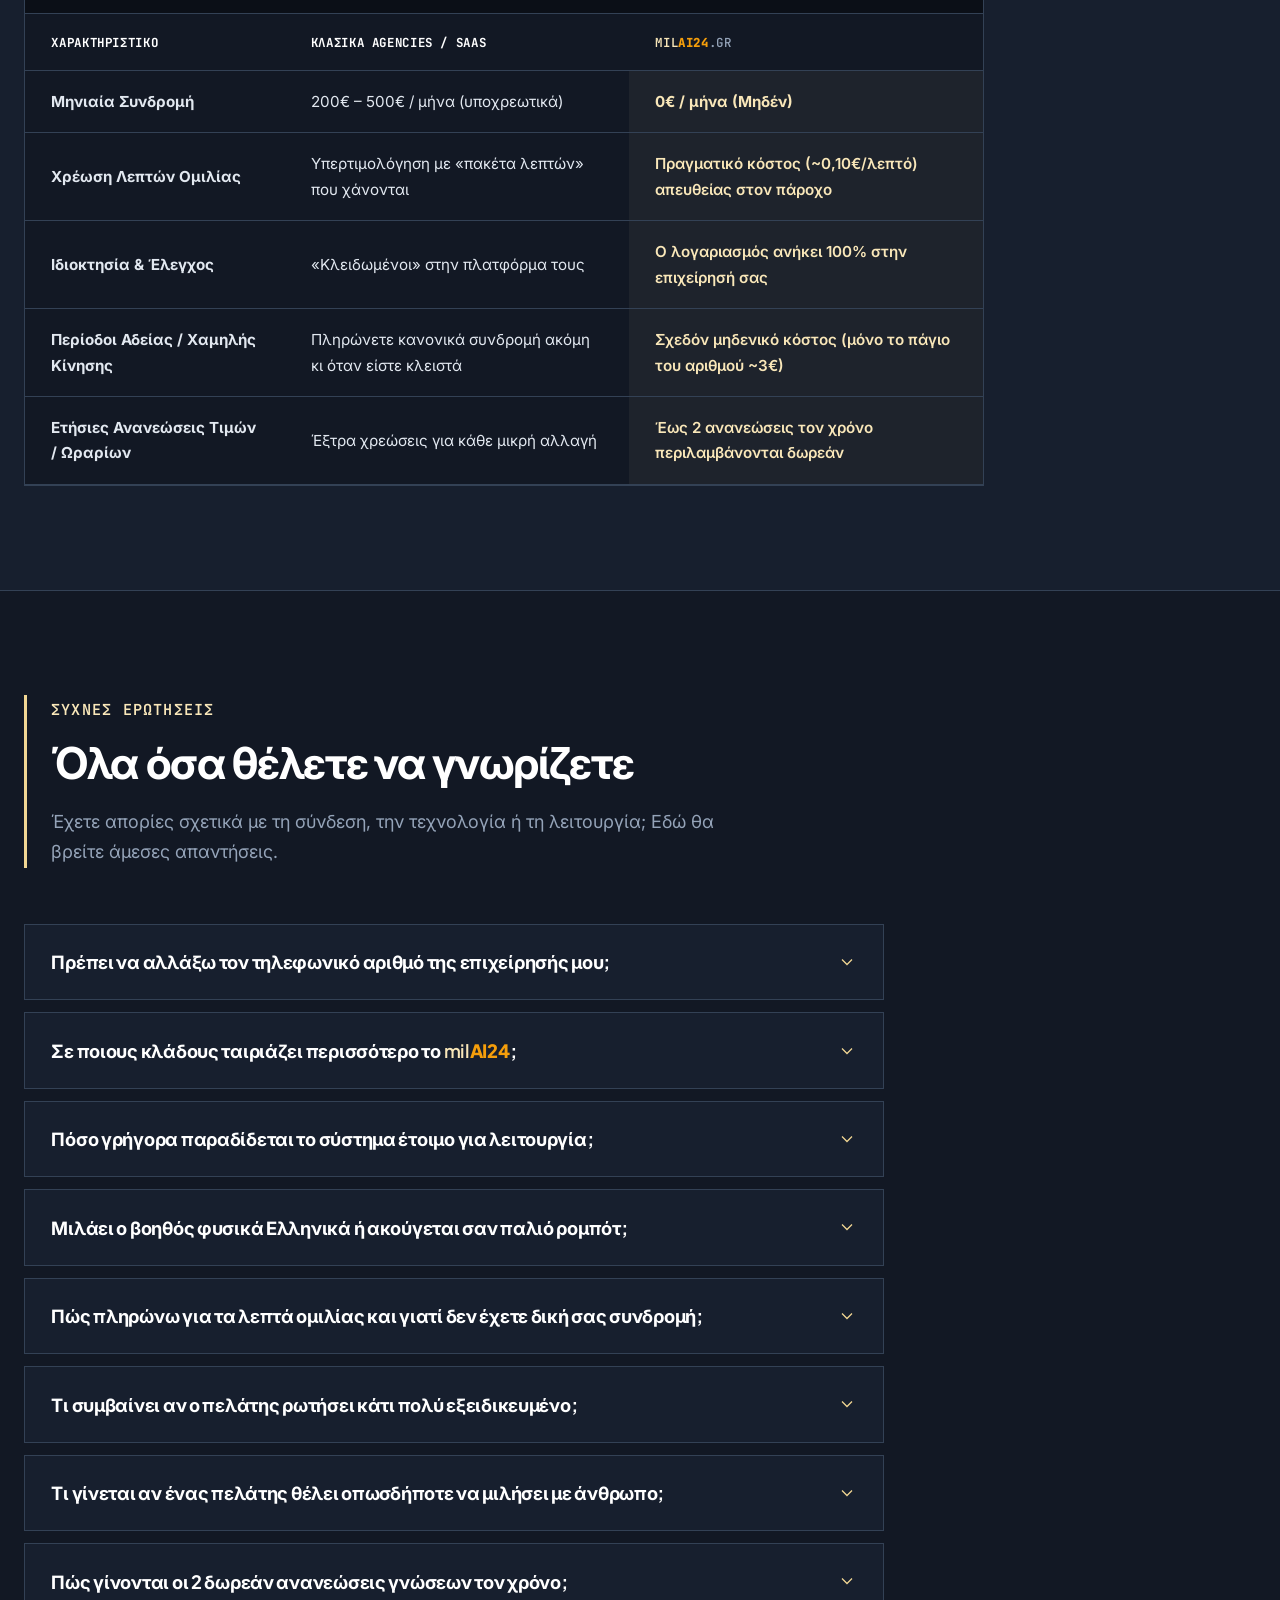
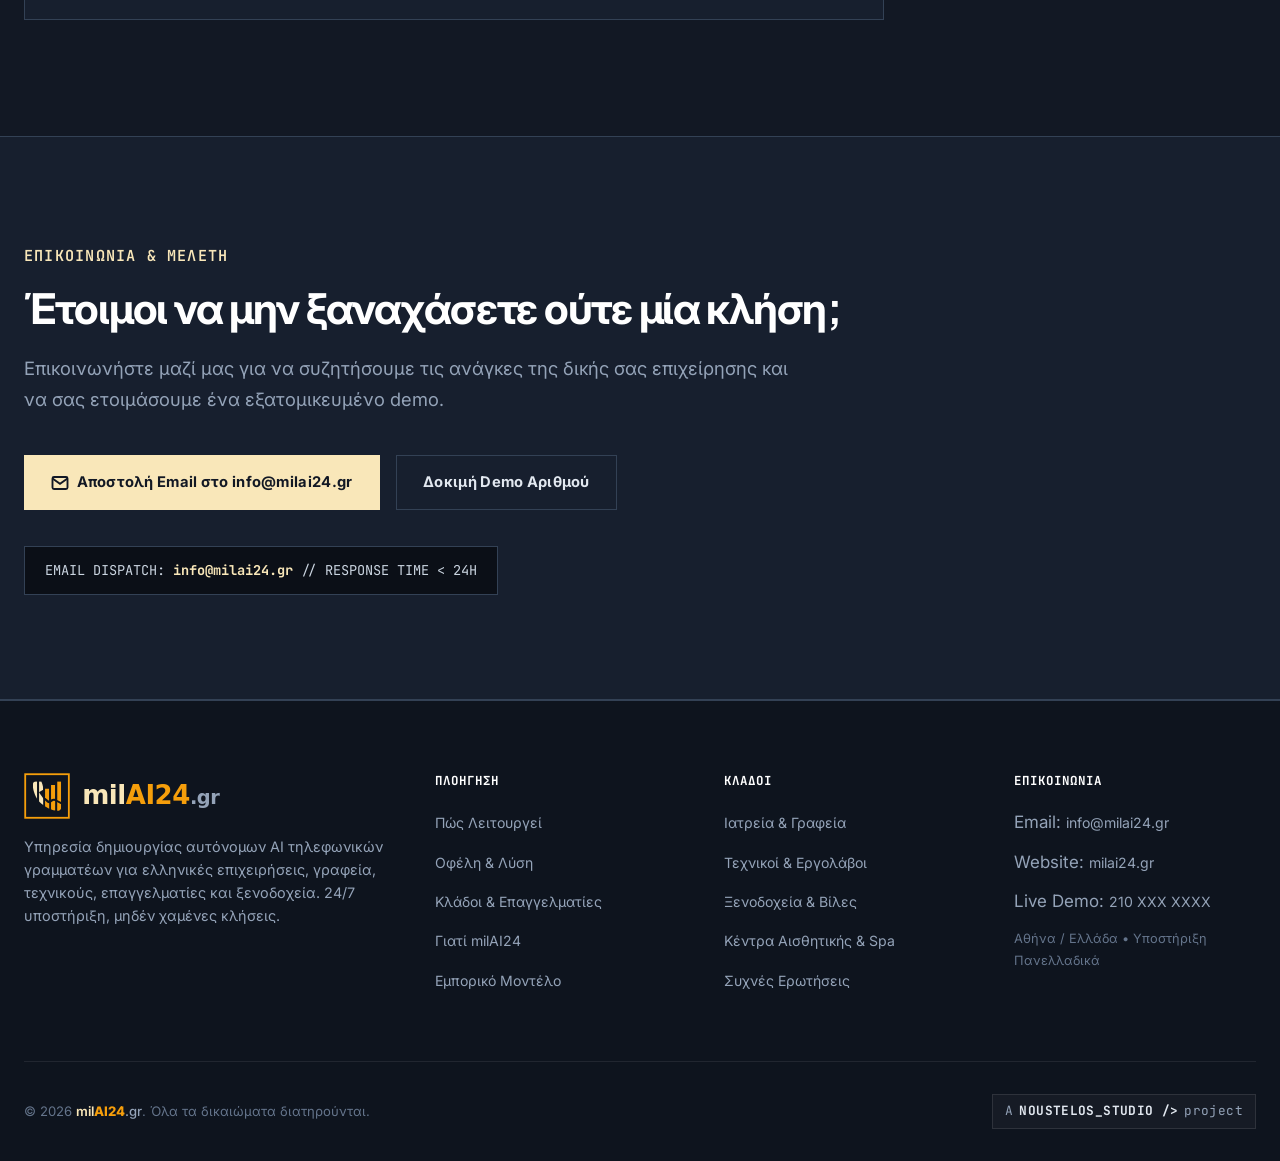
==== commit 5f156e03: "feat(brand): vectorize exact reference logo and update brand assets" ====
--- a/index.html
+++ b/index.html
@@ -26,7 +26,7 @@
   <meta property="og:url" content="https://milai24.gr/">
   <meta property="og:title" content="milAI24.gr — Έξυπνος AI Τηλεφωνικός Γραμματέας 24/7">
   <meta property="og:description" content="Οι πελάτες δεν αφήνουν μήνυμα στον τηλεφωνητή — παίρνουν τον επόμενο. Το milAI24 απαντάει άμεσα 24/7, κάνει κανονικό διάλογο και σας στέλνει SMS/Email με τα στοιχεία του πελάτη.">
-  <meta property="og:image" content="https://milai24.gr/assets/og-image.svg?v=2.4.0">
+  <meta property="og:image" content="https://milai24.gr/assets/og-image.svg?v=2.4.1">
   <meta property="og:locale" content="el_GR">
   <meta property="og:locale:alternate" content="en_US">
 
@@ -35,10 +35,10 @@
   <meta property="twitter:url" content="https://milai24.gr/">
   <meta property="twitter:title" content="milAI24.gr — AI Τηλεφωνικός Γραμματέας για κάθε Επαγγελματία">
   <meta property="twitter:description" content="Μηδέν χαμένες κλήσεις σε ώρες αιχμής ή εκτός ωραρίου. Turnkey setup, 0€ δικές μας μηνιαίες συνδρομές, απόκριση σε <600ms.">
-  <meta property="twitter:image" content="https://milai24.gr/assets/og-image.svg?v=2.4.0">
+  <meta property="twitter:image" content="https://milai24.gr/assets/og-image.svg?v=2.4.1">
 
   <!-- Favicon & App Icons -->
-  <link rel="icon" type="image/svg+xml" href="assets/favicon.svg?v=2.4.0">
+  <link rel="icon" type="image/svg+xml" href="assets/favicon.svg?v=2.4.1">
   <meta name="theme-color" content="#121824">
 
   <!-- Google Fonts: Plus Jakarta Sans, Inter & JetBrains Mono -->
@@ -68,7 +68,7 @@
       "@type": "Organization",
       "name": "milAI24.gr",
       "url": "https://milai24.gr",
-      "logo": "https://milai24.gr/assets/logo.svg?v=2.4.0",
+      "logo": "https://milai24.gr/assets/logo.svg?v=2.4.1",
       "email": "info@milai24.gr"
     }
   }
@@ -82,7 +82,7 @@
   <header class="site-header">
     <div class="container nav-container">
       <a href="#hero" class="brand-logo" aria-label="milAI24.gr Αρχική">
-        <img src="assets/logo.svg?v=2.4.0" alt="milAI24.gr Logo" width="223" height="46">
+        <img src="assets/logo.svg?v=2.4.1" alt="milAI24.gr Logo" width="223" height="46">
       </a>
 
       <nav aria-label="Κεντρικό Μενού">
@@ -995,7 +995,7 @@
         <!-- Col 1: Brand -->
         <div>
           <div class="brand-logo">
-            <img src="assets/logo.svg?v=2.4.0" alt="milAI24.gr Logo" width="223" height="46">
+            <img src="assets/logo.svg?v=2.4.1" alt="milAI24.gr Logo" width="223" height="46">
           </div>
           <p class="footer-brand-desc">
             Υπηρεσία δημιουργίας αυτόνομων AI τηλεφωνικών γραμματέων για ελληνικές επιχειρήσεις, γραφεία, τεχνικούς, επαγγελματίες και ξενοδοχεία. 24/7 υποστήριξη, μηδέν χαμένες κλήσεις.
